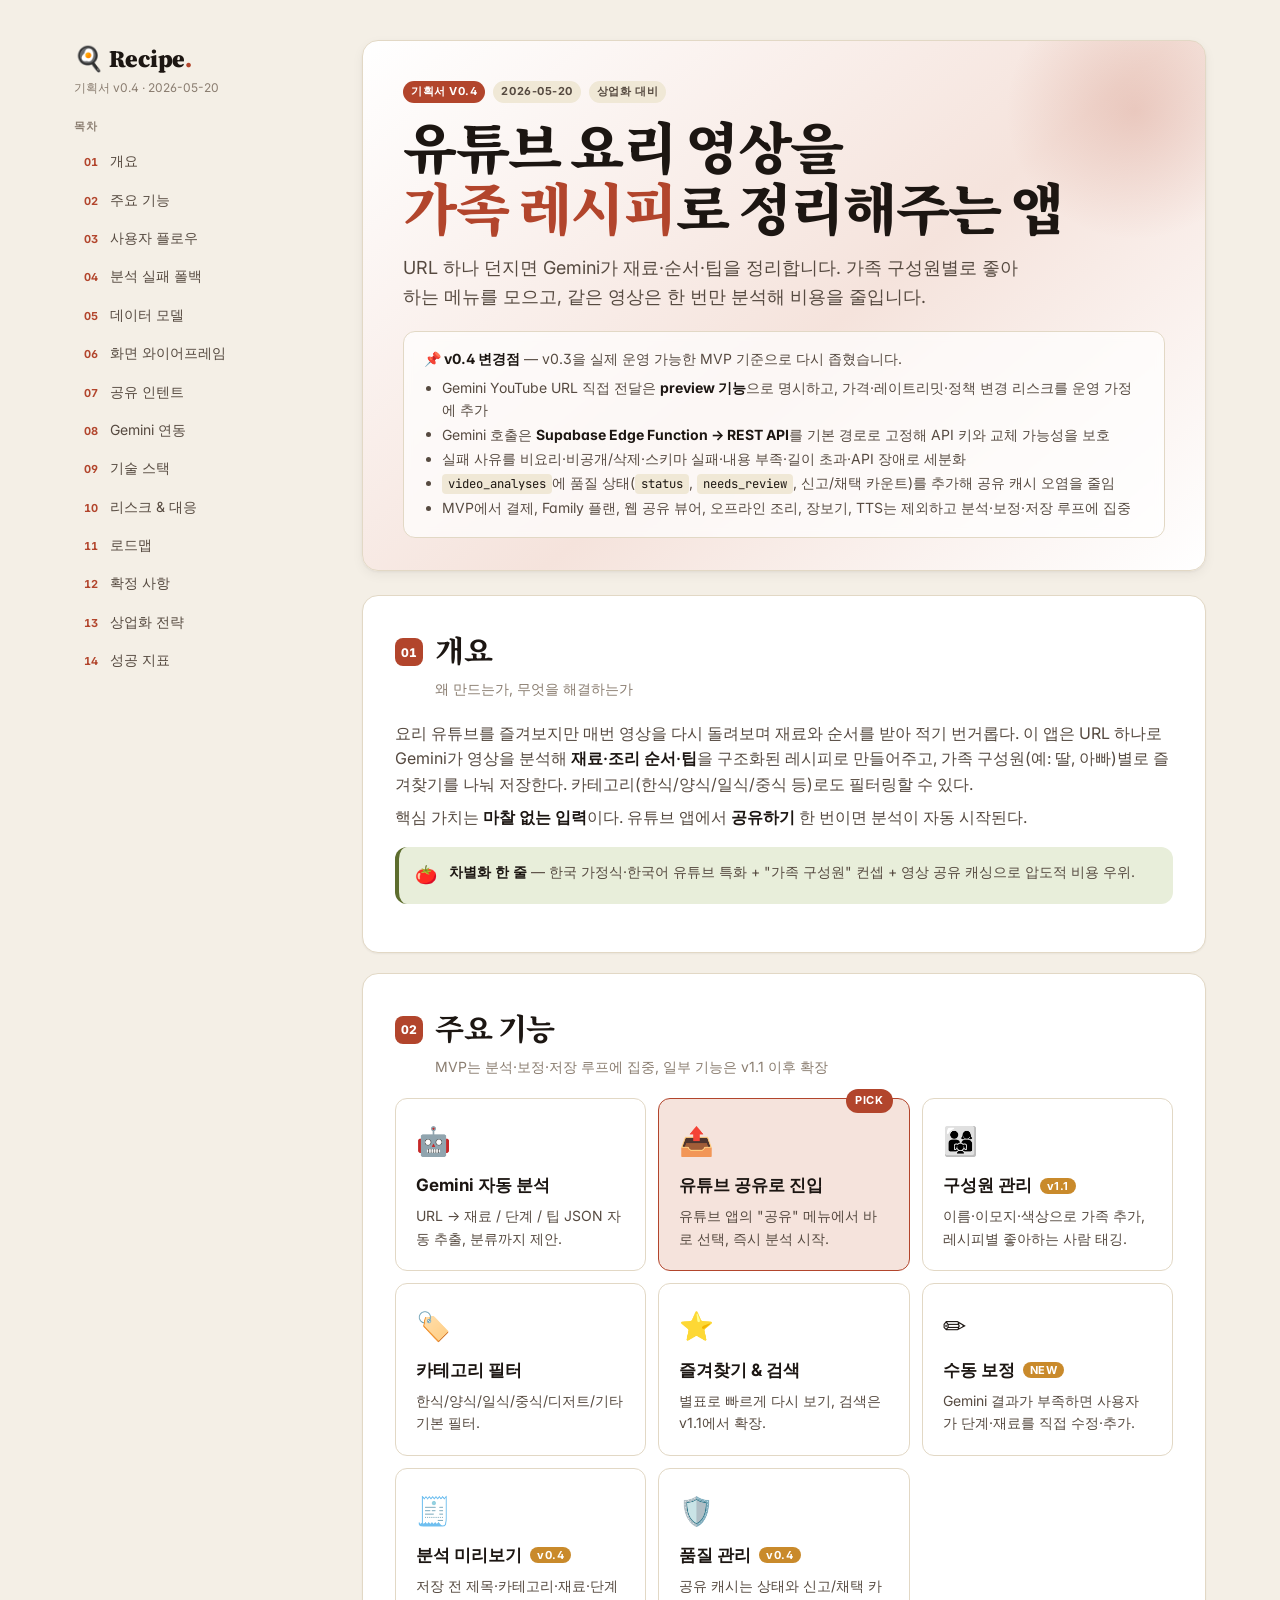
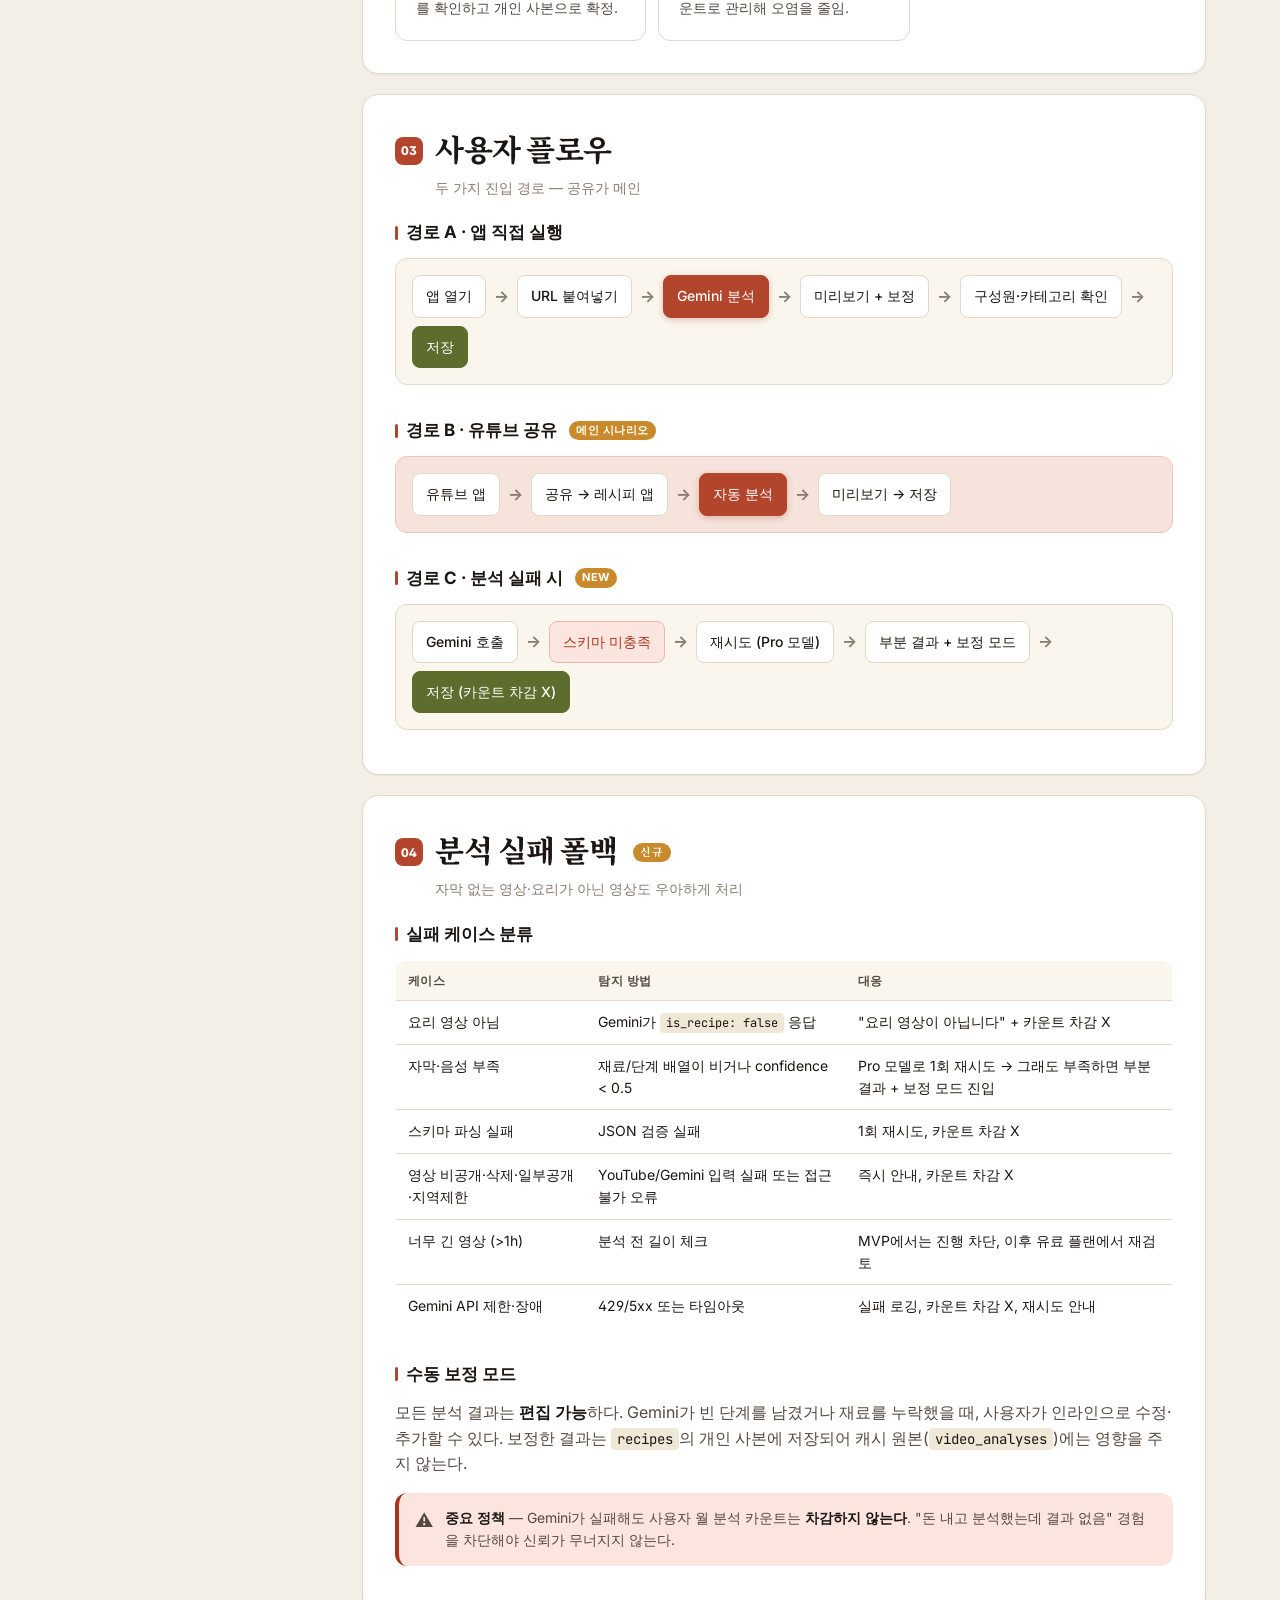
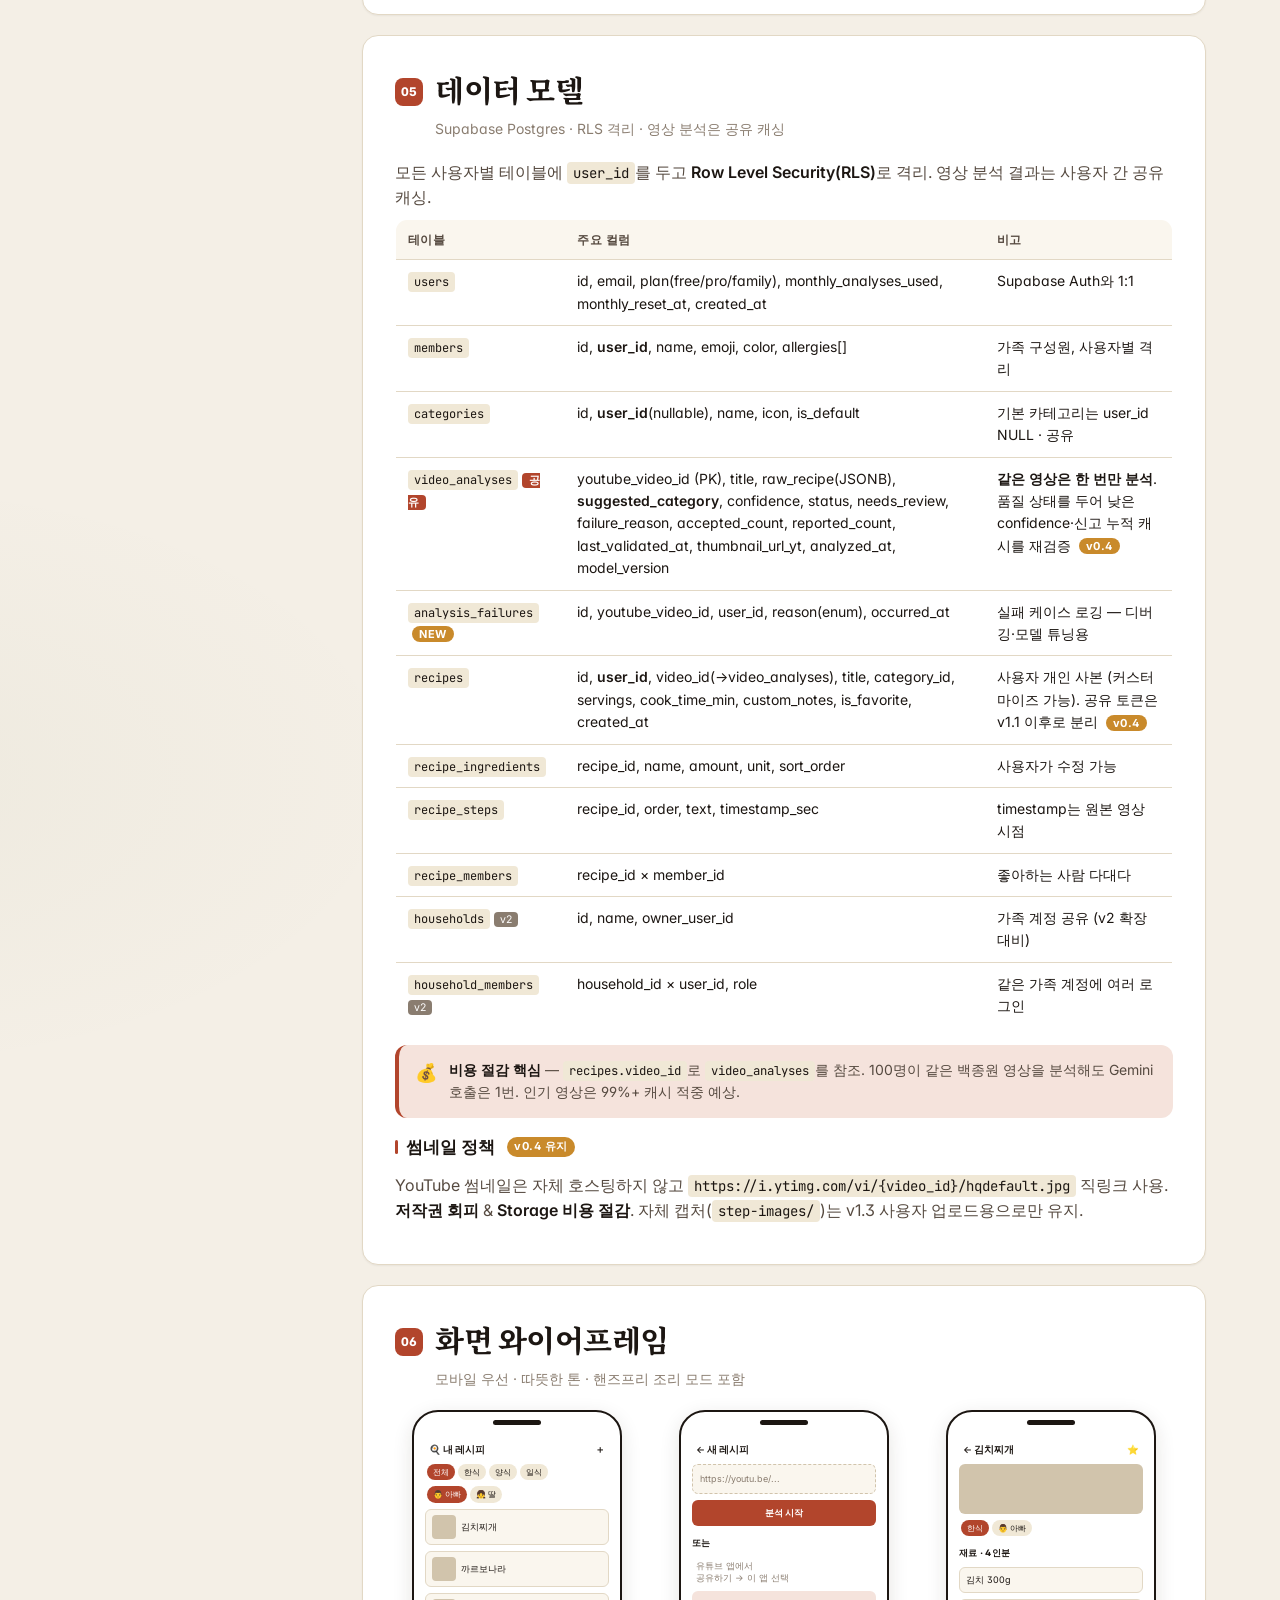
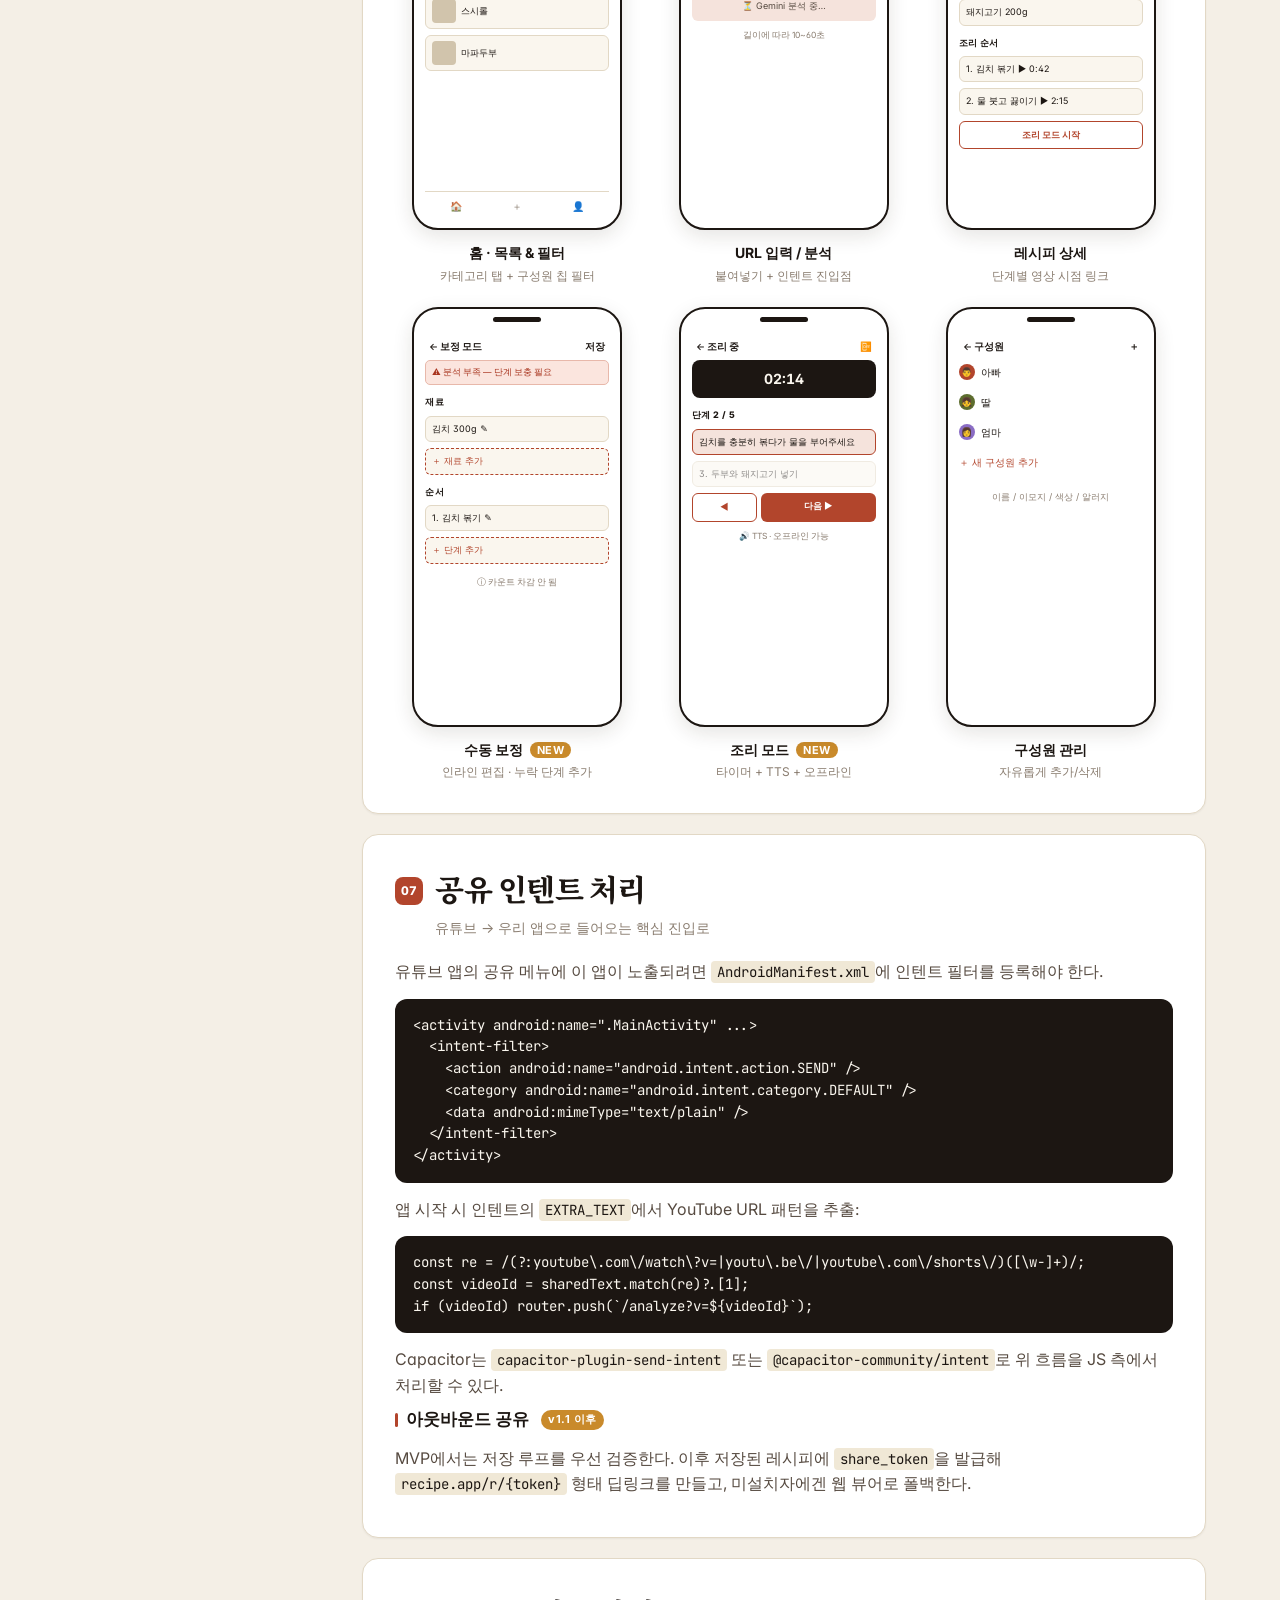
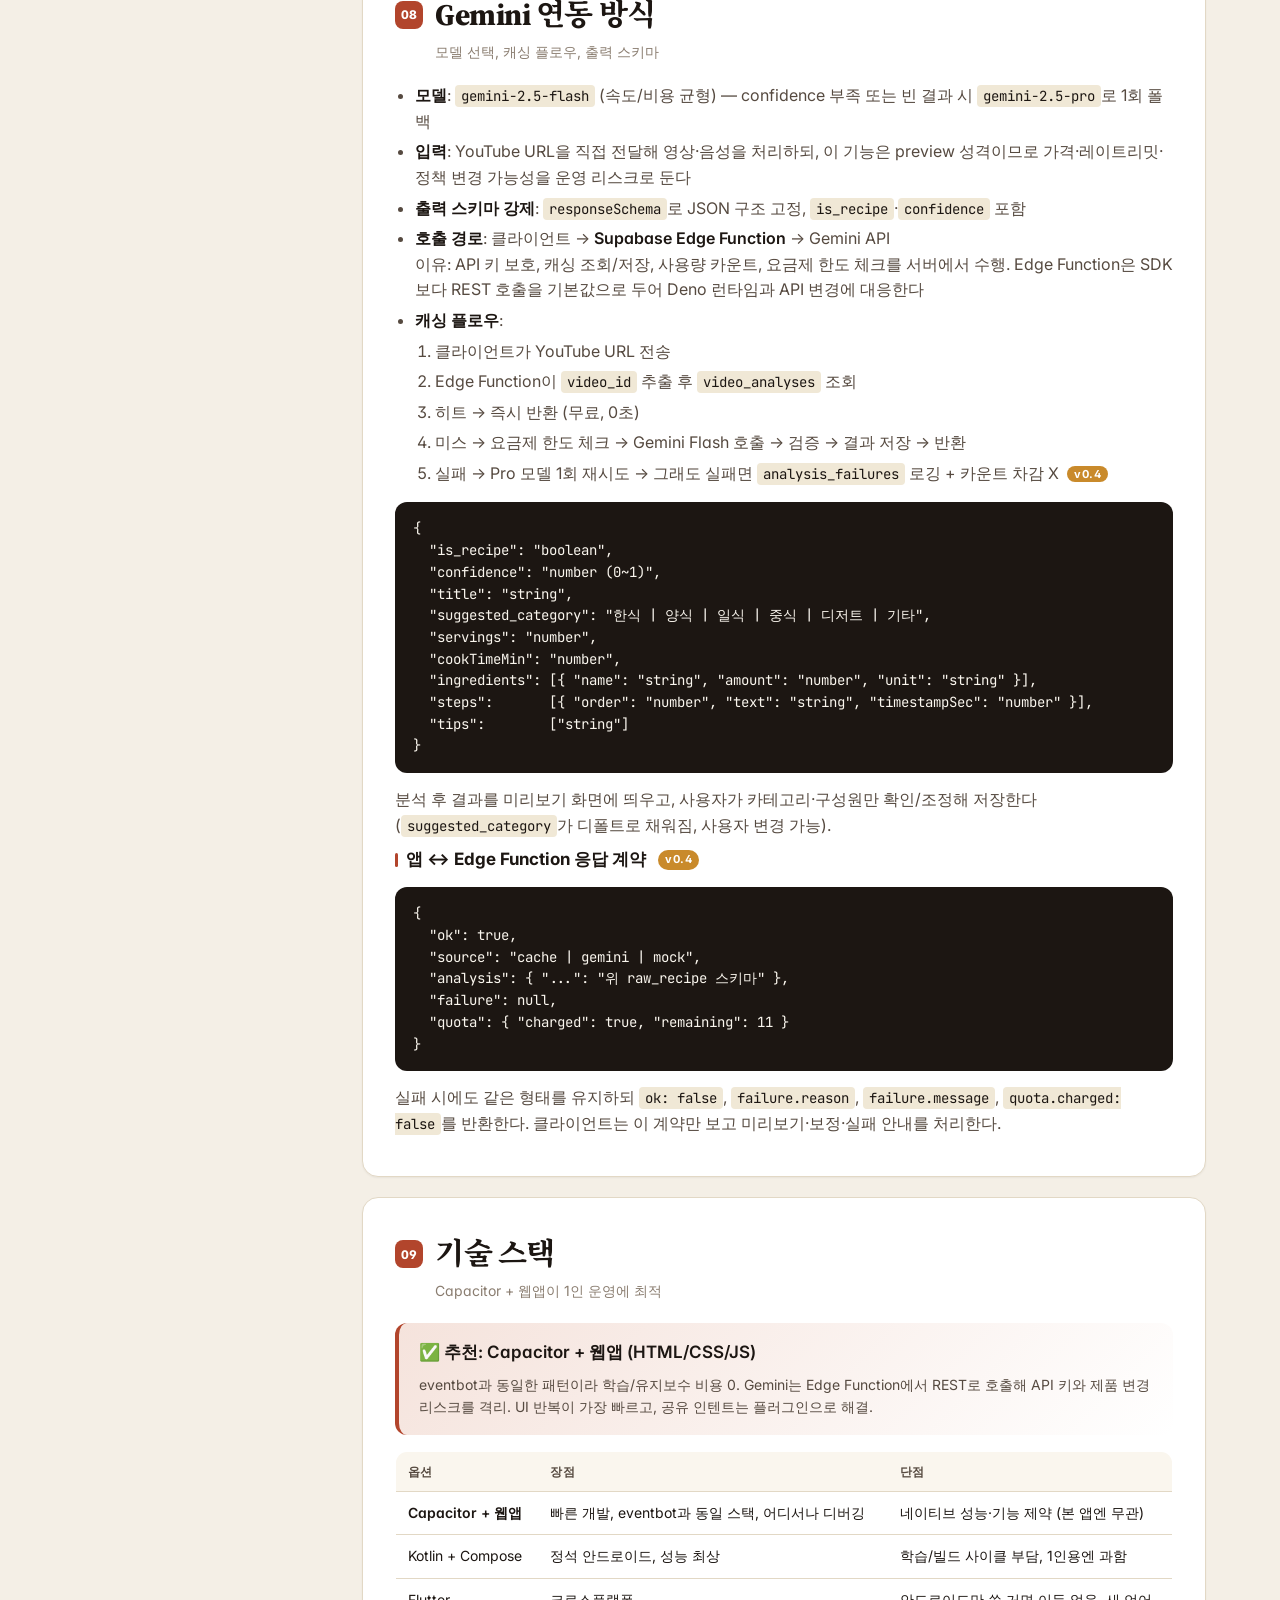
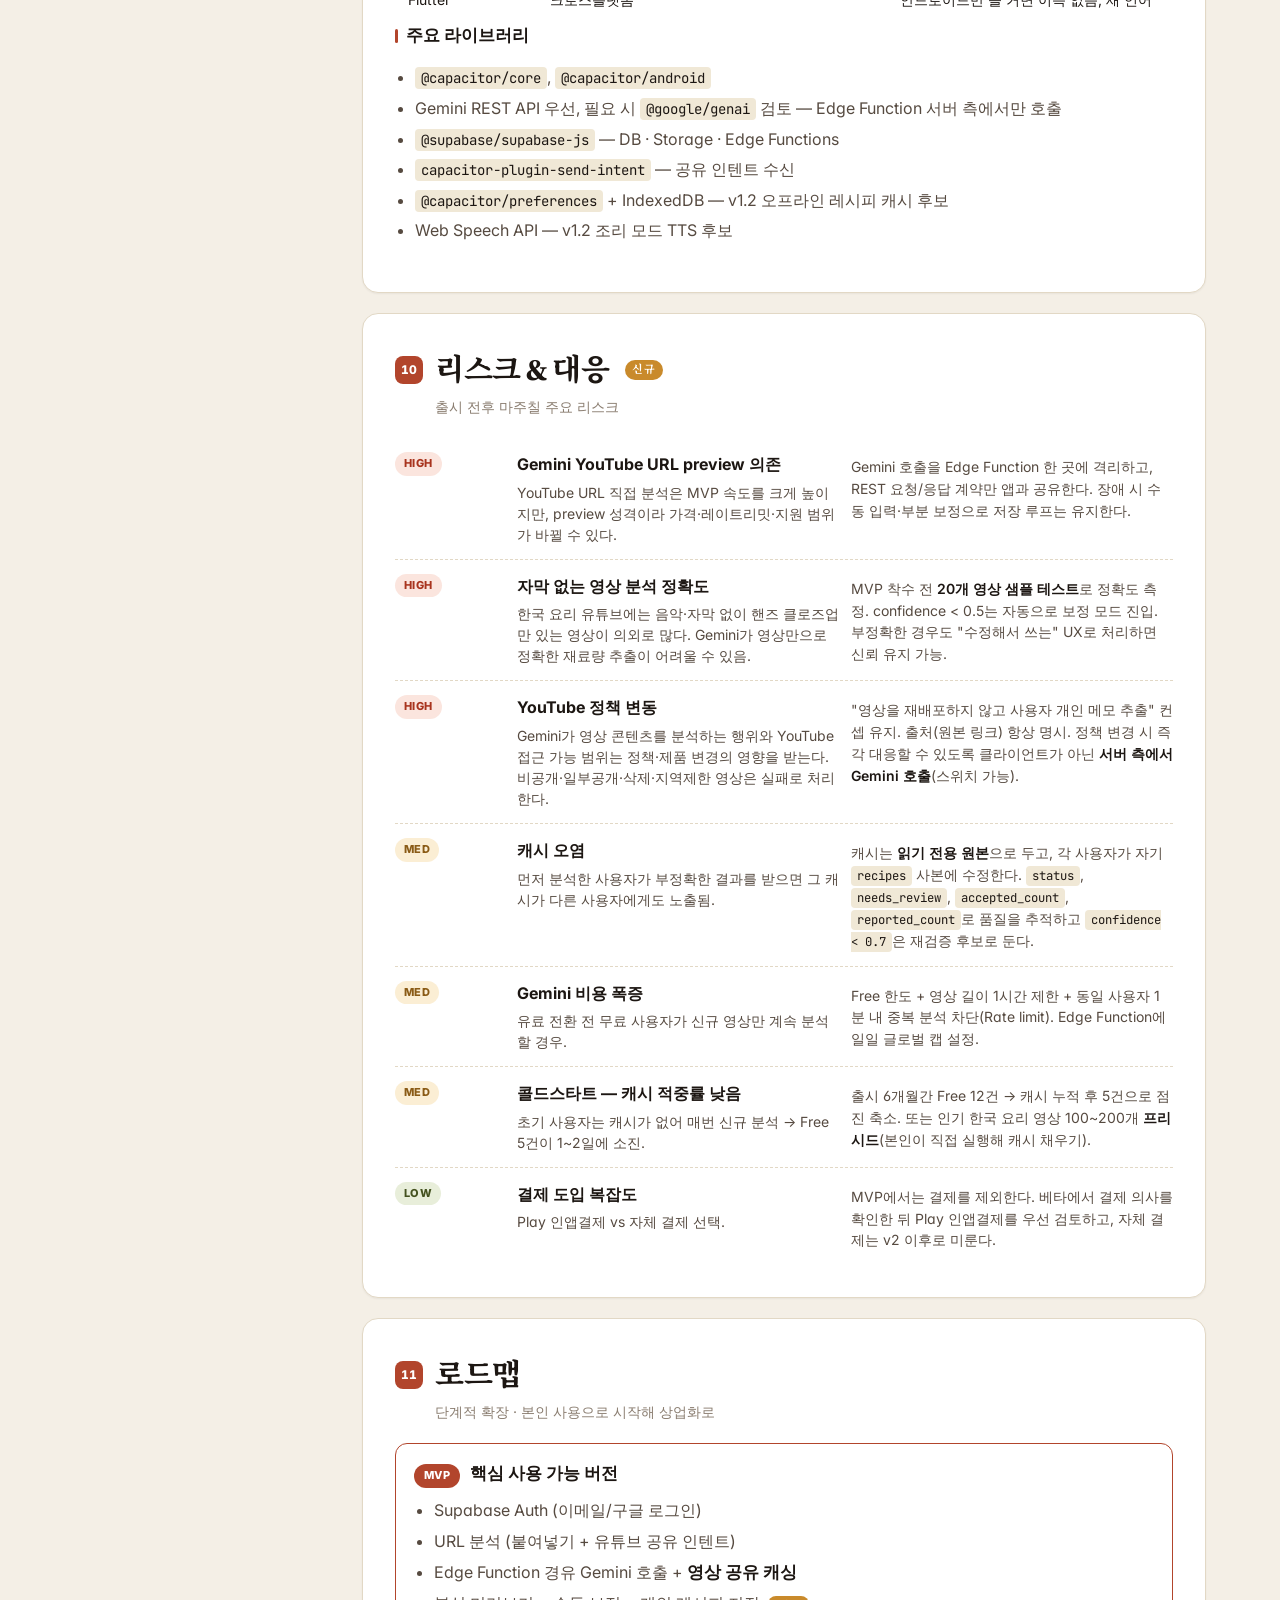
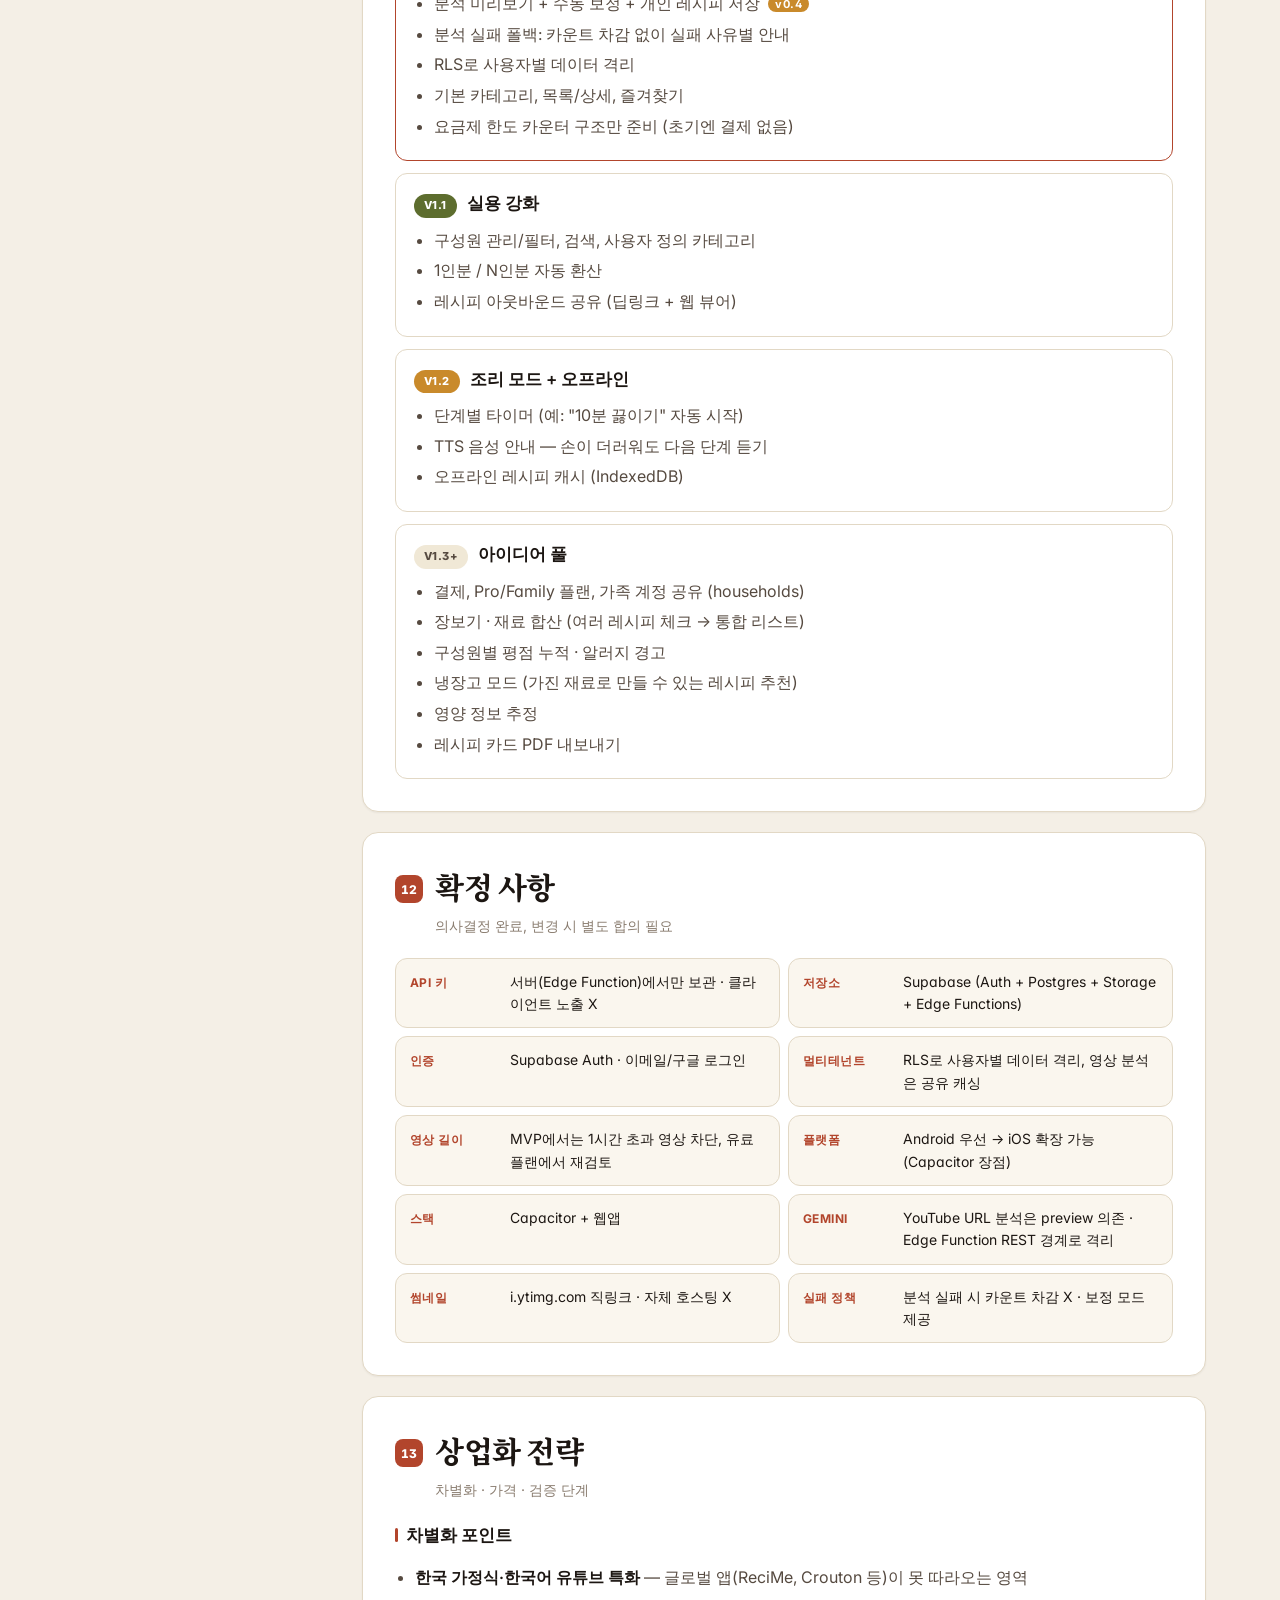
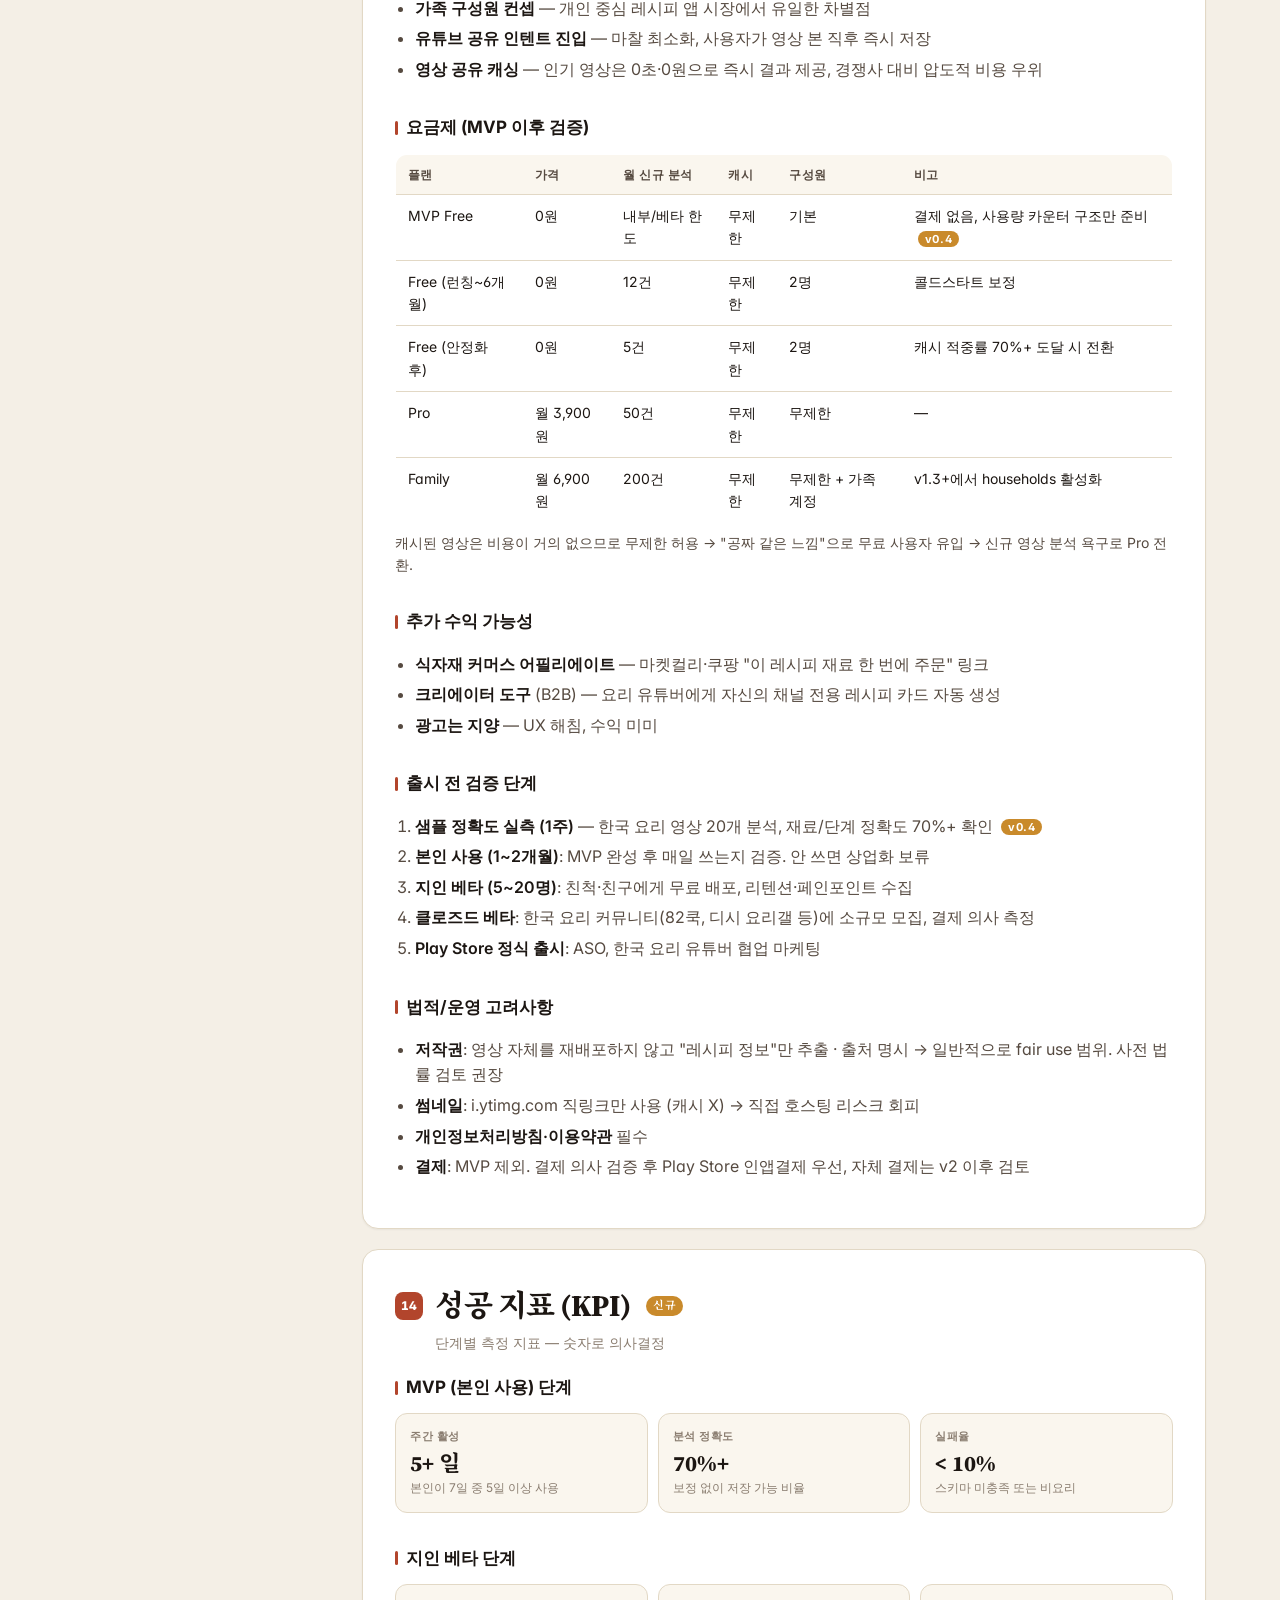
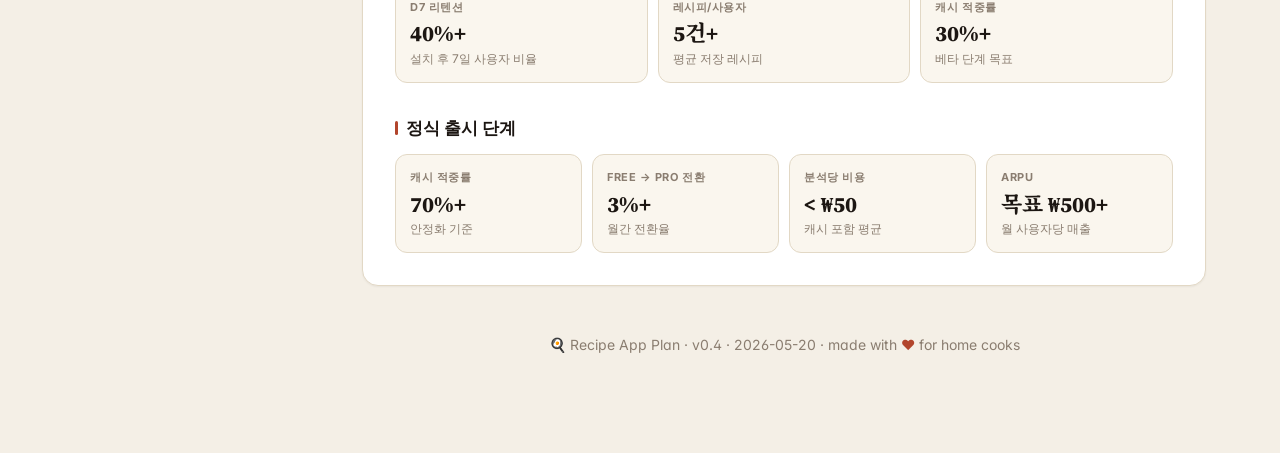
==== plan.html @ 437114b5 "Initial commit: recipe-app MVP (planner, design system, PWA app)" ====
<!doctype html>
<html lang="ko">
<head>
<meta charset="utf-8">
<meta name="viewport" content="width=device-width, initial-scale=1">
<title>요리 레시피 앱 — 기획서 v0.4</title>
<link rel="preconnect" href="https://fonts.googleapis.com">
<link rel="preconnect" href="https://fonts.gstatic.com" crossorigin>
<link href="https://fonts.googleapis.com/css2?family=Inter:wght@400;500;600;700&family=Source+Serif+4:opsz,wght@8..60,500;8..60,700;8..60,900&family=Noto+Serif+KR:wght@500;700;900&family=JetBrains+Mono:wght@400;500&display=swap" rel="stylesheet">
<link rel="stylesheet" href="styles.css">
<style>
  /* plan-only layout (page grid, hero, frames, risk rows, roadmap, KPI) */
  .page { max-width: 1180px; margin: 0 auto; padding: var(--s-10) var(--s-6) var(--s-20);
          display: grid; grid-template-columns: 240px 1fr; gap: var(--s-12); }
  @media (max-width: 920px) {
    .page { grid-template-columns: 1fr; gap: var(--s-5); padding: var(--s-5); }
    .ds-nav { position: static !important; }
  }

  .ds-nav { position: sticky; top: var(--s-6); align-self: start; }
  .ds-nav .brand { font-family: var(--f-serif); font-weight: 900; font-size: 1.5rem;
                   letter-spacing: -.01em; }
  .ds-nav .brand em { font-style: normal; color: var(--c-terra); }
  .ds-nav .ver { font-size: var(--t-xs); color: var(--c-ink-3); margin-bottom: var(--s-5); }
  .ds-nav h6 { font-size: var(--t-2xs); letter-spacing: .12em; text-transform: uppercase;
               color: var(--c-ink-3); margin: var(--s-5) 0 var(--s-2); font-weight: 700; }
  .ds-nav ol { list-style: none; padding: 0; margin: 0; counter-reset: nav; }
  .ds-nav li { counter-increment: nav; margin: 2px 0; }
  .ds-nav a { display: flex; align-items: baseline; gap: 8px; padding: 7px 10px;
              border-radius: var(--r-sm); color: var(--c-ink-2); font-size: var(--t-sm);
              transition: background var(--m-fast), color var(--m-fast); }
  .ds-nav a::before { content: counter(nav, decimal-leading-zero); color: var(--c-terra);
                      font-weight: 700; font-size: var(--t-2xs);
                      font-variant-numeric: tabular-nums; min-width: 18px; }
  .ds-nav a:hover { background: var(--c-surface); color: var(--c-ink); text-decoration: none; }

  /* Hero */
  .hero { position: relative; background: linear-gradient(140deg, #fff 0%, var(--c-terra-soft) 55%, #fff 100%);
          border: 1px solid var(--c-line); border-radius: var(--r-lg);
          padding: var(--s-10) var(--s-10) var(--s-8); margin-bottom: var(--s-6);
          box-shadow: var(--e-2); overflow: hidden; }
  .hero::after { content: ""; position: absolute; top: -60px; right: -60px;
                 width: 260px; height: 260px;
                 background: radial-gradient(circle, rgba(178,69,44,.18), transparent 70%); }
  .hero .meta { display: flex; gap: 8px; flex-wrap: wrap; margin-bottom: var(--s-4); }
  .hero h1 { font-family: var(--f-serif); margin: 0 0 var(--s-3);
             font-size: clamp(2rem, 5vw, var(--t-display)); line-height: 1.1;
             letter-spacing: -.025em; font-weight: 900; }
  .hero h1 em { font-style: normal; color: var(--c-terra); }
  .hero .lead { margin: 0; color: var(--c-ink-2); font-size: 1.125rem; max-width: 56ch; }
  .hero .diff { margin-top: var(--s-5); padding: var(--s-4) var(--s-5);
                background: rgba(255,255,255,.7); border: 1px solid var(--c-line);
                border-radius: var(--r-md); font-size: var(--t-sm);
                color: var(--c-ink-2); backdrop-filter: blur(4px); }
  .hero .diff strong { color: var(--c-ink); }
  .hero .diff ul { margin: 6px 0 0; padding-left: 18px; }
  .hero .diff li { margin: 2px 0; }

  /* Section header w/ number */
  .ds-section > h2.numbered { font-family: var(--f-serif); display: flex;
                              align-items: center; gap: 12px; }
  .ds-section > h2.numbered .num { background: var(--c-terra); color: #fff;
                                    font-size: var(--t-xs); width: 28px; height: 28px;
                                    border-radius: var(--r-sm); display: inline-flex;
                                    align-items: center; justify-content: center;
                                    font-weight: 800; font-family: var(--f-sans);
                                    font-variant-numeric: tabular-nums; }
  .ds-section > .h2-sub { color: var(--c-ink-3); font-size: var(--t-sm);
                          margin: -2px 0 var(--s-5) 40px; }

  /* Flow */
  .flow { display: flex; flex-wrap: wrap; gap: 8px; align-items: center;
          margin: var(--s-3) 0; padding: var(--s-4);
          background: var(--c-surface-2); border-radius: var(--r-md);
          border: 1px solid var(--c-line); }
  .flow .step { background: #fff; padding: 9px 13px; border-radius: var(--r-sm);
                font-size: var(--t-sm); font-weight: 500; color: var(--c-ink);
                border: 1px solid var(--c-line); }
  .flow .step.accent { background: var(--c-terra); color: #fff; border-color: var(--c-terra);
                       box-shadow: 0 2px 6px rgba(178,69,44,.3); }
  .flow .step.success { background: var(--c-olive); color: #fff; border-color: var(--c-olive); }
  .flow .step.danger { background: var(--c-danger-soft); color: var(--c-danger);
                       border-color: #e8b8aa; }
  .flow .arrow { color: var(--c-ink-3); font-weight: 700; }
  .flow.alt { background: var(--c-terra-soft); border-color: #ecc8bc; }

  /* Wireframe frames */
  .frames { display: grid; grid-template-columns: repeat(auto-fit, minmax(210px, 1fr));
            gap: 22px; margin-top: var(--s-5); }
  .frame { display: flex; flex-direction: column; align-items: center; }
  .frame .device { width: 100%; max-width: 210px; aspect-ratio: 9 / 18; background: #fff;
                   border: 2px solid var(--c-ink); border-radius: 26px; padding: 14px 11px;
                   display: flex; flex-direction: column; gap: 6px; overflow: hidden;
                   position: relative; box-shadow: 0 6px 20px rgba(40,30,20,.12); }
  .frame .device::before { content: ""; position: absolute; top: 8px; left: 50%;
                           transform: translateX(-50%); width: 48px; height: 5px;
                           background: var(--c-ink); border-radius: 3px; }
  .frame .label { font-size: var(--t-sm); font-weight: 700; margin-top: 12px;
                  color: var(--c-ink); text-align: center; }
  .frame .caption { font-size: var(--t-xs); color: var(--c-ink-3); text-align: center;
                    margin-top: 3px; max-width: 200px; line-height: 1.4; }
  .device .topbar { font-size: 9.5px; color: var(--c-ink); padding: 6px 4px 0;
                    display: flex; justify-content: space-between; margin-top: 10px;
                    font-weight: 600; }
  .device .chips { display: flex; gap: 3px; flex-wrap: wrap; padding: 0 2px; }
  .device .chip-mini { font-size: 8px; background: var(--c-surface-3); padding: 2px 6px;
                       border-radius: var(--r-full); color: var(--c-ink); white-space: nowrap; }
  .device .chip-mini.on { background: var(--c-terra); color: #fff; }
  .device .card-mini { background: var(--c-surface-2); border: 1px solid var(--c-line);
                       border-radius: 6px; padding: 5px 6px; font-size: 9px;
                       display: flex; gap: 5px; align-items: center; }
  .device .card-mini .thumb { width: 24px; height: 24px; background: var(--c-line-2);
                              border-radius: 4px; flex-shrink: 0; }
  .device .input-mini { border: 1px dashed var(--c-line-2); border-radius: 6px;
                        padding: 7px; font-size: 9px; color: var(--c-ink-3);
                        background: var(--c-surface-2); }
  .device .btn-mini { background: var(--c-terra); color: #fff; font-size: 9px; padding: 6px;
                      border-radius: 6px; text-align: center; font-weight: 700; }
  .device .btn-mini.ghost { background: transparent; color: var(--c-terra);
                             border: 1px solid var(--c-terra); }
  .device .spinner { text-align: center; font-size: 9px; color: var(--c-ink-2);
                     padding: 8px; background: var(--c-terra-soft); border-radius: 6px; }
  .device .member-row { display: flex; align-items: center; gap: 6px;
                        font-size: 10px; padding: 4px 0; }
  .device .dot { width: 16px; height: 16px; border-radius: 50%; display: inline-flex;
                 align-items: center; justify-content: center; font-size: 9px; }
  .device .section-title { font-size: 9px; font-weight: 800; margin-top: 4px;
                            color: var(--c-ink); text-transform: uppercase; letter-spacing: .04em; }
  .device .bottom-nav-mini { margin-top: auto; display: flex; justify-content: space-around;
                              border-top: 1px solid var(--c-line); padding-top: 6px;
                              font-size: 10px; color: var(--c-ink-3); }
  .device .warn-mini { background: var(--c-danger-soft); border: 1px solid #e8b8aa;
                       color: var(--c-danger); padding: 5px 6px; font-size: 8.5px;
                       border-radius: 5px; }
  .device .timer-mini { background: var(--c-ink); color: var(--c-ink-inv); padding: 8px;
                        text-align: center; border-radius: 8px; font-size: 14px;
                        font-weight: 700; font-variant-numeric: tabular-nums; }

  /* Stack pick (highlighted recommendation) */
  .stack-pick { background: linear-gradient(135deg, var(--c-terra-soft), #fff);
                border-left: 4px solid var(--c-terra); padding: var(--s-4) var(--s-5);
                border-radius: var(--r-md); margin: var(--s-4) 0; }
  .stack-pick strong { font-size: var(--t-h4); }

  /* Risk rows */
  .risk-row { display: grid; grid-template-columns: 110px 1fr 1fr; gap: 12px;
              padding: 14px 0; border-bottom: 1px dashed var(--c-line); align-items: start; }
  .risk-row:last-child { border-bottom: none; }
  .risk-row .level { font-size: var(--t-2xs); font-weight: 800; padding: 3px 9px;
                     border-radius: var(--r-full); letter-spacing: .04em;
                     align-self: start; justify-self: start; }
  .risk-row .level.hi { background: var(--c-danger-soft); color: var(--c-danger); }
  .risk-row .level.md { background: var(--c-warn-soft); color: #8a5b16; }
  .risk-row .level.lo { background: var(--c-olive-soft); color: #44521f; }
  .risk-row .topic { font-weight: 700; color: var(--c-ink); font-size: var(--t-body); }
  .risk-row .topic small { display: block; color: var(--c-ink-2); font-weight: 400;
                           font-size: var(--t-sm); margin-top: 4px; line-height: 1.5; }
  .risk-row .mitig { font-size: var(--t-sm); color: var(--c-ink-2); line-height: 1.55; padding-top: 4px; }
  @media (max-width: 720px) { .risk-row { grid-template-columns: 1fr; gap: 6px; } }

  /* Roadmap */
  .roadmap { display: grid; gap: 12px; margin-top: var(--s-3); }
  .phase { border: 1px solid var(--c-line); border-radius: var(--r-md);
           padding: 16px 18px; background: #fff; }
  .phase .badge { display: inline-block; font-size: var(--t-2xs); font-weight: 800;
                  padding: 3px 10px; border-radius: var(--r-full); margin-right: 10px;
                  letter-spacing: .04em; }
  .phase.mvp { border-color: var(--c-terra); }
  .phase.mvp .badge { background: var(--c-terra); color: #fff; }
  .phase.v1 .badge { background: var(--c-olive); color: #fff; }
  .phase.v2 .badge { background: var(--c-mustard); color: #fff; }
  .phase.v3 .badge { background: var(--c-surface-3); color: var(--c-ink-2); }
  .phase ul { margin: 10px 0 0; }
  .phase strong { font-size: var(--t-h4); }

  /* Facts */
  .facts { display: grid; gap: 8px; margin-top: var(--s-3);
           grid-template-columns: repeat(auto-fit, minmax(320px, 1fr)); }
  .fact { display: flex; gap: 12px; align-items: flex-start; padding: 12px 14px;
          background: var(--c-surface-2); border: 1px solid var(--c-line);
          border-radius: var(--r-md); font-size: var(--t-sm); }
  .fact .key { color: var(--c-terra); font-weight: 700; min-width: 88px;
               font-size: var(--t-xs); text-transform: uppercase; letter-spacing: .04em;
               padding-top: 2px; }

  /* KPI */
  .kpi { display: grid; grid-template-columns: repeat(auto-fit, minmax(140px, 1fr));
         gap: 10px; margin-top: var(--s-3); }
  .kpi-box { background: var(--c-surface-2); border: 1px solid var(--c-line);
             border-radius: var(--r-md); padding: 14px; }
  .kpi-box .label { font-size: var(--t-2xs); font-weight: 700; color: var(--c-ink-3);
                    text-transform: uppercase; letter-spacing: .05em; }
  .kpi-box .value { font-family: var(--f-serif); font-size: 1.375rem; font-weight: 800;
                    color: var(--c-ink); margin-top: 4px; line-height: 1.2; }
  .kpi-box .hint { font-size: var(--t-xs); color: var(--c-ink-3); margin-top: 2px; }

  /* Tag inline (small badge for v2 / new-in-data-table) */
  .tag-share { background: var(--c-terra); color: #fff; padding: 1px 7px;
               border-radius: 4px; font-size: 10.5px; font-weight: 700; }
  .tag-v2 { background: var(--c-ink-3); color: #fff; padding: 1px 6px;
            border-radius: 4px; font-size: 10.5px; }

  footer { text-align: center; color: var(--c-ink-3); font-size: var(--t-sm);
           margin-top: var(--s-8); padding: var(--s-4); }
  footer .heart { color: var(--c-terra); }
</style>
</head>
<body>
<div class="page">
  <aside class="ds-nav">
    <div class="brand">🍳 Recipe<em>.</em></div>
    <div class="ver">기획서 v0.4 · 2026-05-20</div>
    <h6>목차</h6>
    <ol>
      <li><a href="#overview">개요</a></li>
      <li><a href="#features">주요 기능</a></li>
      <li><a href="#flow">사용자 플로우</a></li>
      <li><a href="#fallback">분석 실패 폴백</a></li>
      <li><a href="#data">데이터 모델</a></li>
      <li><a href="#wireframe">화면 와이어프레임</a></li>
      <li><a href="#intent">공유 인텐트</a></li>
      <li><a href="#gemini">Gemini 연동</a></li>
      <li><a href="#stack">기술 스택</a></li>
      <li><a href="#risks">리스크 & 대응</a></li>
      <li><a href="#roadmap">로드맵</a></li>
      <li><a href="#facts">확정 사항</a></li>
      <li><a href="#biz">상업화 전략</a></li>
      <li><a href="#kpi">성공 지표</a></li>
    </ol>
  </aside>

  <main>
    <header class="hero">
      <div class="meta">
        <span class="badge badge--terra">기획서 v0.4</span>
        <span class="badge badge--neutral">2026-05-20</span>
        <span class="badge badge--neutral">상업화 대비</span>
      </div>
      <h1>유튜브 요리 영상을<br><em>가족 레시피</em>로 정리해주는 앱</h1>
      <p class="lead">URL 하나 던지면 Gemini가 재료·순서·팁을 정리합니다. 가족 구성원별로 좋아하는 메뉴를 모으고, 같은 영상은 한 번만 분석해 비용을 줄입니다.</p>
      <div class="diff">
        <strong>📌 v0.4 변경점</strong> — v0.3을 실제 운영 가능한 MVP 기준으로 다시 좁혔습니다.
        <ul>
          <li>Gemini YouTube URL 직접 전달은 <strong>preview 기능</strong>으로 명시하고, 가격·레이트리밋·정책 변경 리스크를 운영 가정에 추가</li>
          <li>Gemini 호출은 <strong>Supabase Edge Function → REST API</strong>를 기본 경로로 고정해 API 키와 교체 가능성을 보호</li>
          <li>실패 사유를 비요리·비공개/삭제·스키마 실패·내용 부족·길이 초과·API 장애로 세분화</li>
          <li><code>video_analyses</code>에 품질 상태(<code>status</code>, <code>needs_review</code>, 신고/채택 카운트)를 추가해 공유 캐시 오염을 줄임</li>
          <li>MVP에서 결제, Family 플랜, 웹 공유 뷰어, 오프라인 조리, 장보기, TTS는 제외하고 분석·보정·저장 루프에 집중</li>
        </ul>
      </div>
    </header>

    <section class="ds-section" id="overview">
      <h2 class="numbered"><span class="num">01</span>개요</h2>
      <div class="h2-sub">왜 만드는가, 무엇을 해결하는가</div>
      <p>요리 유튜브를 즐겨보지만 매번 영상을 다시 돌려보며 재료와 순서를 받아 적기 번거롭다. 이 앱은 URL 하나로 Gemini가 영상을 분석해 <strong>재료·조리 순서·팁</strong>을 구조화된 레시피로 만들어주고, 가족 구성원(예: 딸, 아빠)별로 즐겨찾기를 나눠 저장한다. 카테고리(한식/양식/일식/중식 등)로도 필터링할 수 있다.</p>
      <p>핵심 가치는 <strong>마찰 없는 입력</strong>이다. 유튜브 앱에서 <strong>공유하기</strong> 한 번이면 분석이 자동 시작된다.</p>
      <div class="callout callout--olive">
        <span class="icon">🍅</span>
        <div><strong>차별화 한 줄</strong> — 한국 가정식·한국어 유튜브 특화 + "가족 구성원" 컨셉 + 영상 공유 캐싱으로 압도적 비용 우위.</div>
      </div>
    </section>

    <section class="ds-section" id="features">
      <h2 class="numbered"><span class="num">02</span>주요 기능</h2>
      <div class="h2-sub">MVP는 분석·보정·저장 루프에 집중, 일부 기능은 v1.1 이후 확장</div>
      <div class="grid grid--3">
        <div class="card"><span class="emoji">🤖</span><h4>Gemini 자동 분석</h4><p>URL → 재료 / 단계 / 팁 JSON 자동 추출, 분류까지 제안.</p></div>
        <div class="card card--featured"><span class="emoji">📤</span><h4>유튜브 공유로 진입</h4><p>유튜브 앱의 "공유" 메뉴에서 바로 선택, 즉시 분석 시작.</p></div>
        <div class="card"><span class="emoji">👨‍👩‍👧</span><h4>구성원 관리 <span class="new">v1.1</span></h4><p>이름·이모지·색상으로 가족 추가, 레시피별 좋아하는 사람 태깅.</p></div>
        <div class="card"><span class="emoji">🏷️</span><h4>카테고리 필터</h4><p>한식/양식/일식/중식/디저트/기타 기본 필터.</p></div>
        <div class="card"><span class="emoji">⭐</span><h4>즐겨찾기 & 검색</h4><p>별표로 빠르게 다시 보기, 검색은 v1.1에서 확장.</p></div>
        <div class="card"><span class="emoji">✏️</span><h4>수동 보정 <span class="new">NEW</span></h4><p>Gemini 결과가 부족하면 사용자가 단계·재료를 직접 수정·추가.</p></div>
        <div class="card"><span class="emoji">🧾</span><h4>분석 미리보기 <span class="new">v0.4</span></h4><p>저장 전 제목·카테고리·재료·단계를 확인하고 개인 사본으로 확정.</p></div>
        <div class="card"><span class="emoji">🛡️</span><h4>품질 관리 <span class="new">v0.4</span></h4><p>공유 캐시는 상태와 신고/채택 카운트로 관리해 오염을 줄임.</p></div>
      </div>
    </section>

    <section class="ds-section" id="flow">
      <h2 class="numbered"><span class="num">03</span>사용자 플로우</h2>
      <div class="h2-sub">두 가지 진입 경로 — 공유가 메인</div>

      <h3>경로 A · 앱 직접 실행</h3>
      <div class="flow">
        <span class="step">앱 열기</span><span class="arrow">→</span>
        <span class="step">URL 붙여넣기</span><span class="arrow">→</span>
        <span class="step accent">Gemini 분석</span><span class="arrow">→</span>
        <span class="step">미리보기 + 보정</span><span class="arrow">→</span>
        <span class="step">구성원·카테고리 확인</span><span class="arrow">→</span>
        <span class="step success">저장</span>
      </div>

      <h3>경로 B · 유튜브 공유 <span class="new">메인 시나리오</span></h3>
      <div class="flow alt">
        <span class="step">유튜브 앱</span><span class="arrow">→</span>
        <span class="step">공유 → 레시피 앱</span><span class="arrow">→</span>
        <span class="step accent">자동 분석</span><span class="arrow">→</span>
        <span class="step">미리보기 → 저장</span>
      </div>

      <h3>경로 C · 분석 실패 시 <span class="new">NEW</span></h3>
      <div class="flow">
        <span class="step">Gemini 호출</span><span class="arrow">→</span>
        <span class="step danger">스키마 미충족</span><span class="arrow">→</span>
        <span class="step">재시도 (Pro 모델)</span><span class="arrow">→</span>
        <span class="step">부분 결과 + 보정 모드</span><span class="arrow">→</span>
        <span class="step success">저장 (카운트 차감 X)</span>
      </div>
    </section>

    <section class="ds-section" id="fallback">
      <h2 class="numbered"><span class="num">04</span>분석 실패 폴백 <span class="new">신규</span></h2>
      <div class="h2-sub">자막 없는 영상·요리가 아닌 영상도 우아하게 처리</div>

      <h3>실패 케이스 분류</h3>
      <table class="token-table">
        <thead><tr><th>케이스</th><th>탐지 방법</th><th>대응</th></tr></thead>
        <tbody>
          <tr><td>요리 영상 아님</td><td>Gemini가 <code>is_recipe: false</code> 응답</td><td>"요리 영상이 아닙니다" + 카운트 차감 X</td></tr>
          <tr><td>자막·음성 부족</td><td>재료/단계 배열이 비거나 confidence &lt; 0.5</td><td>Pro 모델로 1회 재시도 → 그래도 부족하면 부분 결과 + 보정 모드 진입</td></tr>
          <tr><td>스키마 파싱 실패</td><td>JSON 검증 실패</td><td>1회 재시도, 카운트 차감 X</td></tr>
          <tr><td>영상 비공개·삭제·일부공개·지역제한</td><td>YouTube/Gemini 입력 실패 또는 접근 불가 오류</td><td>즉시 안내, 카운트 차감 X</td></tr>
          <tr><td>너무 긴 영상 (&gt;1h)</td><td>분석 전 길이 체크</td><td>MVP에서는 진행 차단, 이후 유료 플랜에서 재검토</td></tr>
          <tr><td>Gemini API 제한·장애</td><td>429/5xx 또는 타임아웃</td><td>실패 로깅, 카운트 차감 X, 재시도 안내</td></tr>
        </tbody>
      </table>

      <h3>수동 보정 모드</h3>
      <p>모든 분석 결과는 <strong>편집 가능</strong>하다. Gemini가 빈 단계를 남겼거나 재료를 누락했을 때, 사용자가 인라인으로 수정·추가할 수 있다. 보정한 결과는 <code>recipes</code>의 개인 사본에 저장되어 캐시 원본(<code>video_analyses</code>)에는 영향을 주지 않는다.</p>

      <div class="callout callout--danger">
        <span class="icon">⚠️</span>
        <div><strong>중요 정책</strong> — Gemini가 실패해도 사용자 월 분석 카운트는 <strong>차감하지 않는다</strong>. "돈 내고 분석했는데 결과 없음" 경험을 차단해야 신뢰가 무너지지 않는다.</div>
      </div>
    </section>

    <section class="ds-section" id="data">
      <h2 class="numbered"><span class="num">05</span>데이터 모델</h2>
      <div class="h2-sub">Supabase Postgres · RLS 격리 · 영상 분석은 공유 캐싱</div>
      <p>모든 사용자별 테이블에 <code>user_id</code>를 두고 <strong>Row Level Security(RLS)</strong>로 격리. 영상 분석 결과는 사용자 간 공유 캐싱.</p>
      <table class="token-table">
        <thead><tr><th>테이블</th><th>주요 컬럼</th><th>비고</th></tr></thead>
        <tbody>
          <tr><td><code>users</code></td><td>id, email, plan(free/pro/family), monthly_analyses_used, monthly_reset_at, created_at</td><td>Supabase Auth와 1:1</td></tr>
          <tr><td><code>members</code></td><td>id, <strong>user_id</strong>, name, emoji, color, allergies[]</td><td>가족 구성원, 사용자별 격리</td></tr>
          <tr><td><code>categories</code></td><td>id, <strong>user_id</strong>(nullable), name, icon, is_default</td><td>기본 카테고리는 user_id NULL · 공유</td></tr>
          <tr><td><code>video_analyses</code> <span class="tag-share">공유</span></td><td>youtube_video_id (PK), title, raw_recipe(JSONB), <strong>suggested_category</strong>, confidence, status, needs_review, failure_reason, accepted_count, reported_count, last_validated_at, thumbnail_url_yt, analyzed_at, model_version</td><td><strong>같은 영상은 한 번만 분석</strong>. 품질 상태를 두어 낮은 confidence·신고 누적 캐시를 재검증 <span class="new">v0.4</span></td></tr>
          <tr><td><code>analysis_failures</code> <span class="new">NEW</span></td><td>id, youtube_video_id, user_id, reason(enum), occurred_at</td><td>실패 케이스 로깅 — 디버깅·모델 튜닝용</td></tr>
          <tr><td><code>recipes</code></td><td>id, <strong>user_id</strong>, video_id(→video_analyses), title, category_id, servings, cook_time_min, custom_notes, is_favorite, created_at</td><td>사용자 개인 사본 (커스터마이즈 가능). 공유 토큰은 v1.1 이후로 분리 <span class="new">v0.4</span></td></tr>
          <tr><td><code>recipe_ingredients</code></td><td>recipe_id, name, amount, unit, sort_order</td><td>사용자가 수정 가능</td></tr>
          <tr><td><code>recipe_steps</code></td><td>recipe_id, order, text, timestamp_sec</td><td>timestamp는 원본 영상 시점</td></tr>
          <tr><td><code>recipe_members</code></td><td>recipe_id × member_id</td><td>좋아하는 사람 다대다</td></tr>
          <tr><td><code>households</code> <span class="tag-v2">v2</span></td><td>id, name, owner_user_id</td><td>가족 계정 공유 (v2 확장 대비)</td></tr>
          <tr><td><code>household_members</code> <span class="tag-v2">v2</span></td><td>household_id × user_id, role</td><td>같은 가족 계정에 여러 로그인</td></tr>
        </tbody>
      </table>

      <div class="callout">
        <span class="icon">💰</span>
        <div><strong>비용 절감 핵심</strong> — <code>recipes.video_id</code>로 <code>video_analyses</code>를 참조. 100명이 같은 백종원 영상을 분석해도 Gemini 호출은 1번. 인기 영상은 99%+ 캐시 적중 예상.</div>
      </div>

      <h3>썸네일 정책 <span class="new">v0.4 유지</span></h3>
      <p>YouTube 썸네일은 자체 호스팅하지 않고 <code>https://i.ytimg.com/vi/{video_id}/hqdefault.jpg</code> 직링크 사용. <strong>저작권 회피</strong> & <strong>Storage 비용 절감</strong>. 자체 캡처(<code>step-images/</code>)는 v1.3 사용자 업로드용으로만 유지.</p>
    </section>

    <section class="ds-section" id="wireframe">
      <h2 class="numbered"><span class="num">06</span>화면 와이어프레임</h2>
      <div class="h2-sub">모바일 우선 · 따뜻한 톤 · 핸즈프리 조리 모드 포함</div>
      <div class="frames">

        <div class="frame">
          <div class="device">
            <div class="topbar"><span>🍳 내 레시피</span><span>＋</span></div>
            <div class="chips"><span class="chip-mini on">전체</span><span class="chip-mini">한식</span><span class="chip-mini">양식</span><span class="chip-mini">일식</span></div>
            <div class="chips"><span class="chip-mini on">👨 아빠</span><span class="chip-mini">👧 딸</span></div>
            <div class="card-mini"><div class="thumb"></div><span>김치찌개</span></div>
            <div class="card-mini"><div class="thumb"></div><span>까르보나라</span></div>
            <div class="card-mini"><div class="thumb"></div><span>스시롤</span></div>
            <div class="card-mini"><div class="thumb"></div><span>마파두부</span></div>
            <div class="bottom-nav-mini"><span>🏠</span><span>＋</span><span>👤</span></div>
          </div>
          <div class="label">홈 · 목록 & 필터</div>
          <div class="caption">카테고리 탭 + 구성원 칩 필터</div>
        </div>

        <div class="frame">
          <div class="device">
            <div class="topbar"><span>← 새 레시피</span><span></span></div>
            <div class="input-mini">https://youtu.be/...</div>
            <div class="btn-mini">분석 시작</div>
            <div class="section-title">또는</div>
            <div class="caption" style="font-size:9px; text-align:left; padding:0 4px;">유튜브 앱에서<br>공유하기 → 이 앱 선택</div>
            <div class="spinner">⏳ Gemini 분석 중…</div>
            <div class="caption" style="font-size:8.5px;">길이에 따라 10~60초</div>
          </div>
          <div class="label">URL 입력 / 분석</div>
          <div class="caption">붙여넣기 + 인텐트 진입점</div>
        </div>

        <div class="frame">
          <div class="device">
            <div class="topbar"><span>← 김치찌개</span><span>⭐</span></div>
            <div class="thumb" style="width:100%; height:50px; border-radius:6px; background:var(--c-line-2);"></div>
            <div class="chips"><span class="chip-mini on">한식</span><span class="chip-mini">👨 아빠</span></div>
            <div class="section-title">재료 · 4인분</div>
            <div class="card-mini">김치 300g</div>
            <div class="card-mini">돼지고기 200g</div>
            <div class="section-title">조리 순서</div>
            <div class="card-mini">1. 김치 볶기 ▶ 0:42</div>
            <div class="card-mini">2. 물 붓고 끓이기 ▶ 2:15</div>
            <div class="btn-mini ghost">조리 모드 시작</div>
          </div>
          <div class="label">레시피 상세</div>
          <div class="caption">단계별 영상 시점 링크</div>
        </div>

        <div class="frame">
          <div class="device">
            <div class="topbar"><span>← 보정 모드</span><span>저장</span></div>
            <div class="warn-mini">⚠ 분석 부족 — 단계 보충 필요</div>
            <div class="section-title">재료</div>
            <div class="card-mini">김치 300g ✎</div>
            <div class="card-mini" style="border:1px dashed var(--c-terra); color:var(--c-terra);">＋ 재료 추가</div>
            <div class="section-title">순서</div>
            <div class="card-mini">1. 김치 볶기 ✎</div>
            <div class="card-mini" style="border:1px dashed var(--c-terra); color:var(--c-terra);">＋ 단계 추가</div>
            <div class="caption" style="font-size:8.5px; color:var(--c-ink-3); padding:4px 2px;">ⓘ 카운트 차감 안 됨</div>
          </div>
          <div class="label">수동 보정 <span class="new">NEW</span></div>
          <div class="caption">인라인 편집 · 누락 단계 추가</div>
        </div>

        <div class="frame">
          <div class="device">
            <div class="topbar"><span>← 조리 중</span><span>📴</span></div>
            <div class="timer-mini">02:14</div>
            <div class="section-title">단계 2 / 5</div>
            <div class="card-mini" style="background:var(--c-terra-soft); border-color:var(--c-terra);">김치를 충분히 볶다가 물을 부어주세요</div>
            <div class="card-mini" style="opacity:.5;">3. 두부와 돼지고기 넣기</div>
            <div style="display:flex; gap:4px;">
              <div class="btn-mini ghost" style="flex:1;">◀</div>
              <div class="btn-mini" style="flex:2;">다음 ▶</div>
            </div>
            <div class="caption" style="font-size:8.5px;">🔊 TTS · 오프라인 가능</div>
          </div>
          <div class="label">조리 모드 <span class="new">NEW</span></div>
          <div class="caption">타이머 + TTS + 오프라인</div>
        </div>

        <div class="frame">
          <div class="device">
            <div class="topbar"><span>← 구성원</span><span>＋</span></div>
            <div class="member-row"><span class="dot" style="background:#b2452c; color:#fff;">👨</span> 아빠</div>
            <div class="member-row"><span class="dot" style="background:#5d6d2e; color:#fff;">👧</span> 딸</div>
            <div class="member-row"><span class="dot" style="background:#8a6cc4; color:#fff;">👩</span> 엄마</div>
            <div class="member-row" style="color:var(--c-terra);">＋ 새 구성원 추가</div>
            <div class="caption" style="font-size:9px; padding:8px 4px;">이름 / 이모지 / 색상 / 알러지</div>
          </div>
          <div class="label">구성원 관리</div>
          <div class="caption">자유롭게 추가/삭제</div>
        </div>

      </div>
    </section>

    <section class="ds-section" id="intent">
      <h2 class="numbered"><span class="num">07</span>공유 인텐트 처리</h2>
      <div class="h2-sub">유튜브 → 우리 앱으로 들어오는 핵심 진입로</div>
      <p>유튜브 앱의 공유 메뉴에 이 앱이 노출되려면 <code>AndroidManifest.xml</code>에 인텐트 필터를 등록해야 한다.</p>
<pre><code>&lt;activity android:name=".MainActivity" ...&gt;
  &lt;intent-filter&gt;
    &lt;action android:name="android.intent.action.SEND" /&gt;
    &lt;category android:name="android.intent.category.DEFAULT" /&gt;
    &lt;data android:mimeType="text/plain" /&gt;
  &lt;/intent-filter&gt;
&lt;/activity&gt;</code></pre>
      <p>앱 시작 시 인텐트의 <code>EXTRA_TEXT</code>에서 YouTube URL 패턴을 추출:</p>
<pre><code>const re = /(?:youtube\.com\/watch\?v=|youtu\.be\/|youtube\.com\/shorts\/)([\w-]+)/;
const videoId = sharedText.match(re)?.[1];
if (videoId) router.push(`/analyze?v=${videoId}`);</code></pre>
      <p>Capacitor는 <code>capacitor-plugin-send-intent</code> 또는 <code>@capacitor-community/intent</code>로 위 흐름을 JS 측에서 처리할 수 있다.</p>

      <h3>아웃바운드 공유 <span class="new">v1.1 이후</span></h3>
      <p>MVP에서는 저장 루프를 우선 검증한다. 이후 저장된 레시피에 <code>share_token</code>을 발급해 <code>recipe.app/r/{token}</code> 형태 딥링크를 만들고, 미설치자에겐 웹 뷰어로 폴백한다.</p>
    </section>

    <section class="ds-section" id="gemini">
      <h2 class="numbered"><span class="num">08</span>Gemini 연동 방식</h2>
      <div class="h2-sub">모델 선택, 캐싱 플로우, 출력 스키마</div>
      <ul>
        <li><strong>모델</strong>: <code>gemini-2.5-flash</code> (속도/비용 균형) — confidence 부족 또는 빈 결과 시 <code>gemini-2.5-pro</code>로 1회 폴백</li>
        <li><strong>입력</strong>: YouTube URL을 직접 전달해 영상·음성을 처리하되, 이 기능은 preview 성격이므로 가격·레이트리밋·정책 변경 가능성을 운영 리스크로 둔다</li>
        <li><strong>출력 스키마 강제</strong>: <code>responseSchema</code>로 JSON 구조 고정, <code>is_recipe</code>·<code>confidence</code> 포함</li>
        <li><strong>호출 경로</strong>: 클라이언트 → <strong>Supabase Edge Function</strong> → Gemini API
          <br>이유: API 키 보호, 캐싱 조회/저장, 사용량 카운트, 요금제 한도 체크를 서버에서 수행. Edge Function은 SDK보다 REST 호출을 기본값으로 두어 Deno 런타임과 API 변경에 대응한다</li>
        <li><strong>캐싱 플로우</strong>:
          <ol>
            <li>클라이언트가 YouTube URL 전송</li>
            <li>Edge Function이 <code>video_id</code> 추출 후 <code>video_analyses</code> 조회</li>
            <li>히트 → 즉시 반환 (무료, 0초)</li>
            <li>미스 → 요금제 한도 체크 → Gemini Flash 호출 → 검증 → 결과 저장 → 반환</li>
            <li>실패 → Pro 모델 1회 재시도 → 그래도 실패면 <code>analysis_failures</code> 로깅 + 카운트 차감 X <span class="new">v0.4</span></li>
          </ol>
        </li>
      </ul>
<pre><code>{
  "is_recipe": "boolean",
  "confidence": "number (0~1)",
  "title": "string",
  "suggested_category": "한식 | 양식 | 일식 | 중식 | 디저트 | 기타",
  "servings": "number",
  "cookTimeMin": "number",
  "ingredients": [{ "name": "string", "amount": "number", "unit": "string" }],
  "steps":       [{ "order": "number", "text": "string", "timestampSec": "number" }],
  "tips":        ["string"]
}</code></pre>
      <p>분석 후 결과를 미리보기 화면에 띄우고, 사용자가 카테고리·구성원만 확인/조정해 저장한다 (<code>suggested_category</code>가 디폴트로 채워짐, 사용자 변경 가능).</p>
      <h3>앱 ↔ Edge Function 응답 계약 <span class="new">v0.4</span></h3>
<pre><code>{
  "ok": true,
  "source": "cache | gemini | mock",
  "analysis": { "...": "위 raw_recipe 스키마" },
  "failure": null,
  "quota": { "charged": true, "remaining": 11 }
}</code></pre>
      <p>실패 시에도 같은 형태를 유지하되 <code>ok: false</code>, <code>failure.reason</code>, <code>failure.message</code>, <code>quota.charged: false</code>를 반환한다. 클라이언트는 이 계약만 보고 미리보기·보정·실패 안내를 처리한다.</p>
    </section>

    <section class="ds-section" id="stack">
      <h2 class="numbered"><span class="num">09</span>기술 스택</h2>
      <div class="h2-sub">Capacitor + 웹앱이 1인 운영에 최적</div>
      <div class="stack-pick">
        <strong>✅ 추천: Capacitor + 웹앱 (HTML/CSS/JS)</strong>
        <p style="margin:8px 0 0; color:var(--c-ink-2); font-size:var(--t-sm);">eventbot과 동일한 패턴이라 학습/유지보수 비용 0. Gemini는 Edge Function에서 REST로 호출해 API 키와 제품 변경 리스크를 격리. UI 반복이 가장 빠르고, 공유 인텐트는 플러그인으로 해결.</p>
      </div>
      <table class="token-table">
        <thead><tr><th>옵션</th><th>장점</th><th>단점</th></tr></thead>
        <tbody>
          <tr><td><strong>Capacitor + 웹앱</strong></td><td>빠른 개발, eventbot과 동일 스택, 어디서나 디버깅</td><td>네이티브 성능·기능 제약 (본 앱엔 무관)</td></tr>
          <tr><td>Kotlin + Compose</td><td>정석 안드로이드, 성능 최상</td><td>학습/빌드 사이클 부담, 1인용엔 과함</td></tr>
          <tr><td>Flutter</td><td>크로스플랫폼</td><td>안드로이드만 쓸 거면 이득 없음, 새 언어</td></tr>
        </tbody>
      </table>
      <h3>주요 라이브러리</h3>
      <ul>
        <li><code>@capacitor/core</code>, <code>@capacitor/android</code></li>
        <li>Gemini REST API 우선, 필요 시 <code>@google/genai</code> 검토 — Edge Function 서버 측에서만 호출</li>
        <li><code>@supabase/supabase-js</code> — DB · Storage · Edge Functions</li>
        <li><code>capacitor-plugin-send-intent</code> — 공유 인텐트 수신</li>
        <li><code>@capacitor/preferences</code> + IndexedDB — v1.2 오프라인 레시피 캐시 후보</li>
        <li>Web Speech API — v1.2 조리 모드 TTS 후보</li>
      </ul>
    </section>

    <section class="ds-section" id="risks">
      <h2 class="numbered"><span class="num">10</span>리스크 & 대응 <span class="new">신규</span></h2>
      <div class="h2-sub">출시 전후 마주칠 주요 리스크</div>

      <div class="risk-row">
        <span class="level hi">HIGH</span>
        <div class="topic">Gemini YouTube URL preview 의존
          <small>YouTube URL 직접 분석은 MVP 속도를 크게 높이지만, preview 성격이라 가격·레이트리밋·지원 범위가 바뀔 수 있다.</small>
        </div>
        <div class="mitig">Gemini 호출을 Edge Function 한 곳에 격리하고, REST 요청/응답 계약만 앱과 공유한다. 장애 시 수동 입력·부분 보정으로 저장 루프는 유지한다.</div>
      </div>

      <div class="risk-row">
        <span class="level hi">HIGH</span>
        <div class="topic">자막 없는 영상 분석 정확도
          <small>한국 요리 유튜브에는 음악·자막 없이 핸즈 클로즈업만 있는 영상이 의외로 많다. Gemini가 영상만으로 정확한 재료량 추출이 어려울 수 있음.</small>
        </div>
        <div class="mitig">MVP 착수 전 <strong>20개 영상 샘플 테스트</strong>로 정확도 측정. confidence &lt; 0.5는 자동으로 보정 모드 진입. 부정확한 경우도 "수정해서 쓰는" UX로 처리하면 신뢰 유지 가능.</div>
      </div>

      <div class="risk-row">
        <span class="level hi">HIGH</span>
        <div class="topic">YouTube 정책 변동
          <small>Gemini가 영상 콘텐츠를 분석하는 행위와 YouTube 접근 가능 범위는 정책·제품 변경의 영향을 받는다. 비공개·일부공개·삭제·지역제한 영상은 실패로 처리한다.</small>
        </div>
        <div class="mitig">"영상을 재배포하지 않고 사용자 개인 메모 추출" 컨셉 유지. 출처(원본 링크) 항상 명시. 정책 변경 시 즉각 대응할 수 있도록 클라이언트가 아닌 <strong>서버 측에서 Gemini 호출</strong>(스위치 가능).</div>
      </div>

      <div class="risk-row">
        <span class="level md">MED</span>
        <div class="topic">캐시 오염
          <small>먼저 분석한 사용자가 부정확한 결과를 받으면 그 캐시가 다른 사용자에게도 노출됨.</small>
        </div>
        <div class="mitig">캐시는 <strong>읽기 전용 원본</strong>으로 두고, 각 사용자가 자기 <code>recipes</code> 사본에 수정한다. <code>status</code>, <code>needs_review</code>, <code>accepted_count</code>, <code>reported_count</code>로 품질을 추적하고 <code>confidence &lt; 0.7</code>은 재검증 후보로 둔다.</div>
      </div>

      <div class="risk-row">
        <span class="level md">MED</span>
        <div class="topic">Gemini 비용 폭증
          <small>유료 전환 전 무료 사용자가 신규 영상만 계속 분석할 경우.</small>
        </div>
        <div class="mitig">Free 한도 + 영상 길이 1시간 제한 + 동일 사용자 1분 내 중복 분석 차단(Rate limit). Edge Function에 일일 글로벌 캡 설정.</div>
      </div>

      <div class="risk-row">
        <span class="level md">MED</span>
        <div class="topic">콜드스타트 — 캐시 적중률 낮음
          <small>초기 사용자는 캐시가 없어 매번 신규 분석 → Free 5건이 1~2일에 소진.</small>
        </div>
        <div class="mitig">출시 6개월간 Free 12건 → 캐시 누적 후 5건으로 점진 축소. 또는 인기 한국 요리 영상 100~200개 <strong>프리 시드</strong>(본인이 직접 실행해 캐시 채우기).</div>
      </div>

      <div class="risk-row">
        <span class="level lo">LOW</span>
        <div class="topic">결제 도입 복잡도
          <small>Play 인앱결제 vs 자체 결제 선택.</small>
        </div>
        <div class="mitig">MVP에서는 결제를 제외한다. 베타에서 결제 의사를 확인한 뒤 Play 인앱결제를 우선 검토하고, 자체 결제는 v2 이후로 미룬다.</div>
      </div>
    </section>

    <section class="ds-section" id="roadmap">
      <h2 class="numbered"><span class="num">11</span>로드맵</h2>
      <div class="h2-sub">단계적 확장 · 본인 사용으로 시작해 상업화로</div>
      <div class="roadmap">
        <div class="phase mvp">
          <span class="badge">MVP</span><strong>핵심 사용 가능 버전</strong>
          <ul>
            <li>Supabase Auth (이메일/구글 로그인)</li>
            <li>URL 분석 (붙여넣기 + 유튜브 공유 인텐트)</li>
            <li>Edge Function 경유 Gemini 호출 + <strong>영상 공유 캐싱</strong></li>
            <li>분석 미리보기 + 수동 보정 + 개인 레시피 저장 <span class="new">v0.4</span></li>
            <li>분석 실패 폴백: 카운트 차감 없이 실패 사유별 안내</li>
            <li>RLS로 사용자별 데이터 격리</li>
            <li>기본 카테고리, 목록/상세, 즐겨찾기</li>
            <li>요금제 한도 카운터 구조만 준비 (초기엔 결제 없음)</li>
          </ul>
        </div>
        <div class="phase v1">
          <span class="badge">v1.1</span><strong>실용 강화</strong>
          <ul>
            <li>구성원 관리/필터, 검색, 사용자 정의 카테고리</li>
            <li>1인분 / N인분 자동 환산</li>
            <li>레시피 아웃바운드 공유 (딥링크 + 웹 뷰어)</li>
          </ul>
        </div>
        <div class="phase v2">
          <span class="badge">v1.2</span><strong>조리 모드 + 오프라인</strong>
          <ul>
            <li>단계별 타이머 (예: "10분 끓이기" 자동 시작)</li>
            <li>TTS 음성 안내 — 손이 더러워도 다음 단계 듣기</li>
            <li>오프라인 레시피 캐시 (IndexedDB)</li>
          </ul>
        </div>
        <div class="phase v3">
          <span class="badge">v1.3+</span><strong>아이디어 풀</strong>
          <ul>
            <li>결제, Pro/Family 플랜, 가족 계정 공유 (households)</li>
            <li>장보기 · 재료 합산 (여러 레시피 체크 → 통합 리스트)</li>
            <li>구성원별 평점 누적 · 알러지 경고</li>
            <li>냉장고 모드 (가진 재료로 만들 수 있는 레시피 추천)</li>
            <li>영양 정보 추정</li>
            <li>레시피 카드 PDF 내보내기</li>
          </ul>
        </div>
      </div>
    </section>

    <section class="ds-section" id="facts">
      <h2 class="numbered"><span class="num">12</span>확정 사항</h2>
      <div class="h2-sub">의사결정 완료, 변경 시 별도 합의 필요</div>
      <div class="facts">
        <div class="fact"><span class="key">API 키</span><span>서버(Edge Function)에서만 보관 · 클라이언트 노출 X</span></div>
        <div class="fact"><span class="key">저장소</span><span>Supabase (Auth + Postgres + Storage + Edge Functions)</span></div>
        <div class="fact"><span class="key">인증</span><span>Supabase Auth · 이메일/구글 로그인</span></div>
        <div class="fact"><span class="key">멀티테넌트</span><span>RLS로 사용자별 데이터 격리, 영상 분석은 공유 캐싱</span></div>
        <div class="fact"><span class="key">영상 길이</span><span>MVP에서는 1시간 초과 영상 차단, 유료 플랜에서 재검토</span></div>
        <div class="fact"><span class="key">플랫폼</span><span>Android 우선 → iOS 확장 가능 (Capacitor 장점)</span></div>
        <div class="fact"><span class="key">스택</span><span>Capacitor + 웹앱</span></div>
        <div class="fact"><span class="key">Gemini</span><span>YouTube URL 분석은 preview 의존 · Edge Function REST 경계로 격리</span></div>
        <div class="fact"><span class="key">썸네일</span><span>i.ytimg.com 직링크 · 자체 호스팅 X</span></div>
        <div class="fact"><span class="key">실패 정책</span><span>분석 실패 시 카운트 차감 X · 보정 모드 제공</span></div>
      </div>
    </section>

    <section class="ds-section" id="biz">
      <h2 class="numbered"><span class="num">13</span>상업화 전략</h2>
      <div class="h2-sub">차별화 · 가격 · 검증 단계</div>
      <h3>차별화 포인트</h3>
      <ul>
        <li><strong>한국 가정식·한국어 유튜브 특화</strong> — 글로벌 앱(ReciMe, Crouton 등)이 못 따라오는 영역</li>
        <li><strong>가족 구성원 컨셉</strong> — 개인 중심 레시피 앱 시장에서 유일한 차별점</li>
        <li><strong>유튜브 공유 인텐트 진입</strong> — 마찰 최소화, 사용자가 영상 본 직후 즉시 저장</li>
        <li><strong>영상 공유 캐싱</strong> — 인기 영상은 0초·0원으로 즉시 결과 제공, 경쟁사 대비 압도적 비용 우위</li>
      </ul>

      <h3>요금제 (MVP 이후 검증)</h3>
      <table class="token-table">
        <thead><tr><th>플랜</th><th>가격</th><th>월 신규 분석</th><th>캐시</th><th>구성원</th><th>비고</th></tr></thead>
        <tbody>
          <tr><td>MVP Free</td><td>0원</td><td>내부/베타 한도</td><td>무제한</td><td>기본</td><td>결제 없음, 사용량 카운터 구조만 준비 <span class="new">v0.4</span></td></tr>
          <tr><td>Free (런칭~6개월)</td><td>0원</td><td>12건</td><td>무제한</td><td>2명</td><td>콜드스타트 보정</td></tr>
          <tr><td>Free (안정화 후)</td><td>0원</td><td>5건</td><td>무제한</td><td>2명</td><td>캐시 적중률 70%+ 도달 시 전환</td></tr>
          <tr><td>Pro</td><td>월 3,900원</td><td>50건</td><td>무제한</td><td>무제한</td><td>—</td></tr>
          <tr><td>Family</td><td>월 6,900원</td><td>200건</td><td>무제한</td><td>무제한 + 가족 계정</td><td>v1.3+에서 households 활성화</td></tr>
        </tbody>
      </table>
      <p style="font-size:var(--t-sm); color:var(--c-ink-2);">캐시된 영상은 비용이 거의 없으므로 무제한 허용 → "공짜 같은 느낌"으로 무료 사용자 유입 → 신규 영상 분석 욕구로 Pro 전환.</p>

      <h3>추가 수익 가능성</h3>
      <ul>
        <li><strong>식자재 커머스 어필리에이트</strong> — 마켓컬리·쿠팡 "이 레시피 재료 한 번에 주문" 링크</li>
        <li><strong>크리에이터 도구</strong> (B2B) — 요리 유튜버에게 자신의 채널 전용 레시피 카드 자동 생성</li>
        <li><strong>광고는 지양</strong> — UX 해침, 수익 미미</li>
      </ul>

      <h3>출시 전 검증 단계</h3>
      <ol>
        <li><strong>샘플 정확도 실측 (1주)</strong> — 한국 요리 영상 20개 분석, 재료/단계 정확도 70%+ 확인 <span class="new">v0.4</span></li>
        <li><strong>본인 사용 (1~2개월)</strong>: MVP 완성 후 매일 쓰는지 검증. 안 쓰면 상업화 보류</li>
        <li><strong>지인 베타 (5~20명)</strong>: 친척·친구에게 무료 배포, 리텐션·페인포인트 수집</li>
        <li><strong>클로즈드 베타</strong>: 한국 요리 커뮤니티(82쿡, 디시 요리갤 등)에 소규모 모집, 결제 의사 측정</li>
        <li><strong>Play Store 정식 출시</strong>: ASO, 한국 요리 유튜버 협업 마케팅</li>
      </ol>

      <h3>법적/운영 고려사항</h3>
      <ul>
        <li><strong>저작권</strong>: 영상 자체를 재배포하지 않고 "레시피 정보"만 추출 · 출처 명시 → 일반적으로 fair use 범위. 사전 법률 검토 권장</li>
        <li><strong>썸네일</strong>: i.ytimg.com 직링크만 사용 (캐시 X) → 직접 호스팅 리스크 회피</li>
        <li><strong>개인정보처리방침·이용약관</strong> 필수</li>
        <li><strong>결제</strong>: MVP 제외. 결제 의사 검증 후 Play Store 인앱결제 우선, 자체 결제는 v2 이후 검토</li>
      </ul>
    </section>

    <section class="ds-section" id="kpi">
      <h2 class="numbered"><span class="num">14</span>성공 지표 (KPI) <span class="new">신규</span></h2>
      <div class="h2-sub">단계별 측정 지표 — 숫자로 의사결정</div>

      <h3>MVP (본인 사용) 단계</h3>
      <div class="kpi">
        <div class="kpi-box"><div class="label">주간 활성</div><div class="value">5+ 일</div><div class="hint">본인이 7일 중 5일 이상 사용</div></div>
        <div class="kpi-box"><div class="label">분석 정확도</div><div class="value">70%+</div><div class="hint">보정 없이 저장 가능 비율</div></div>
        <div class="kpi-box"><div class="label">실패율</div><div class="value">&lt; 10%</div><div class="hint">스키마 미충족 또는 비요리</div></div>
      </div>

      <h3>지인 베타 단계</h3>
      <div class="kpi">
        <div class="kpi-box"><div class="label">D7 리텐션</div><div class="value">40%+</div><div class="hint">설치 후 7일 사용자 비율</div></div>
        <div class="kpi-box"><div class="label">레시피/사용자</div><div class="value">5건+</div><div class="hint">평균 저장 레시피</div></div>
        <div class="kpi-box"><div class="label">캐시 적중률</div><div class="value">30%+</div><div class="hint">베타 단계 목표</div></div>
      </div>

      <h3>정식 출시 단계</h3>
      <div class="kpi">
        <div class="kpi-box"><div class="label">캐시 적중률</div><div class="value">70%+</div><div class="hint">안정화 기준</div></div>
        <div class="kpi-box"><div class="label">Free → Pro 전환</div><div class="value">3%+</div><div class="hint">월간 전환율</div></div>
        <div class="kpi-box"><div class="label">분석당 비용</div><div class="value">&lt; ₩50</div><div class="hint">캐시 포함 평균</div></div>
        <div class="kpi-box"><div class="label">ARPU</div><div class="value">목표 ₩500+</div><div class="hint">월 사용자당 매출</div></div>
      </div>
    </section>

    <footer>
      🍳 Recipe App Plan · v0.4 · 2026-05-20 · made with <span class="heart">♥</span> for home cooks
    </footer>
  </main>
</div>
</body>
</html>
---- styles.css ----
/* =========================================================
   Recipe · Shared Styles (Single Source of Truth)
   Imported by: design-system.html, plan.html, app
   v0.1 — based on Design System v1 (Warm Paper)
   ========================================================= */

/* =========================================================
   1. TOKENS
   ========================================================= */
:root {
  /* — Surface scale — */
  --c-bg:          #f4efe6;
  --c-bg-sunk:     #ebe3d4;
  --c-surface:     #ffffff;
  --c-surface-2:   #faf6ee;
  --c-surface-3:   #f0e8d6;

  /* — Ink scale — */
  --c-ink:         #1c1612;
  --c-ink-2:       #564a40;
  --c-ink-3:       #8a7d70;
  --c-ink-inv:     #faf6ee;

  /* — Lines — */
  --c-line:        #e2d8c5;
  --c-line-2:      #d1c4ac;

  /* — Brand & accents — */
  --c-terra:       #b2452c;
  --c-terra-2:     #9a3a24;
  --c-terra-soft:  #f5e3dc;
  --c-olive:       #5d6d2e;
  --c-olive-soft:  #e8eeda;
  --c-mustard:     #c98a2b;
  --c-mustard-soft:#fbeed4;

  /* — Semantic — */
  --c-success:     #5d6d2e;
  --c-success-soft:#e8eeda;
  --c-warn:        #c98a2b;
  --c-warn-soft:   #fbeed4;
  --c-danger:      #a8341e;
  --c-danger-soft: #fbe5de;
  --c-info:        #4a6477;
  --c-info-soft:   #e0e8ee;

  /* — Type — */
  --f-serif: "Source Serif 4", "Noto Serif KR", "Apple SD Gothic Neo", Georgia, serif;
  --f-sans:  "Inter", -apple-system, BlinkMacSystemFont, "Segoe UI",
             "Apple SD Gothic Neo", "Malgun Gothic", system-ui, sans-serif;
  --f-mono:  "JetBrains Mono", "SFMono-Regular", Consolas, monospace;

  --t-display: 3.5rem;
  --t-h1:      2.5rem;
  --t-h2:      1.875rem;
  --t-h3:      1.375rem;
  --t-h4:      1.0625rem;
  --t-body:    1rem;
  --t-sm:      0.875rem;
  --t-xs:      0.75rem;
  --t-2xs:     0.6875rem;

  /* — Spacing — */
  --s-1: 4px;  --s-2: 8px;  --s-3: 12px; --s-4: 16px;
  --s-5: 20px; --s-6: 24px; --s-8: 32px; --s-10: 40px;
  --s-12: 48px; --s-16: 64px; --s-20: 80px;

  /* — Radius — */
  --r-xs: 4px; --r-sm: 8px; --r-md: 12px; --r-lg: 16px; --r-xl: 24px; --r-full: 999px;

  /* — Elevation — */
  --e-0: none;
  --e-1: 0 1px 2px rgba(28,22,18,.05);
  --e-2: 0 1px 3px rgba(28,22,18,.06), 0 4px 12px rgba(28,22,18,.05);
  --e-3: 0 2px 6px rgba(28,22,18,.07), 0 12px 32px rgba(28,22,18,.06);

  /* — Motion — */
  --m-fast: 120ms cubic-bezier(.2,.8,.2,1);
  --m-base: 200ms cubic-bezier(.2,.8,.2,1);
}

/* =========================================================
   2. BASE
   ========================================================= */
*, *::before, *::after { box-sizing: border-box; }
html, body { margin: 0; padding: 0; }
/* HTML5 [hidden]이 .btn 등 display:inline-flex 컴포넌트에 덮이는 것 방지 */
[hidden] { display: none !important; }
body {
  background: var(--c-bg);
  color: var(--c-ink);
  font-family: var(--f-sans);
  font-size: var(--t-body);
  line-height: 1.6;
  -webkit-font-smoothing: antialiased;
  text-rendering: optimizeLegibility;
  font-feature-settings: "ss01", "cv11";
  background-image:
    radial-gradient(1200px 600px at 85% -10%, rgba(178,69,44,.05), transparent 60%),
    radial-gradient(900px 500px at -10% 30%, rgba(93,109,46,.04), transparent 60%);
}
a { color: var(--c-terra); text-decoration: none; }
a:hover { text-decoration: underline; }

/* =========================================================
   3. TYPOGRAPHY UTILITIES
   ========================================================= */
.t-display { font-family: var(--f-serif); font-size: var(--t-display);
             font-weight: 900; line-height: 1.05; letter-spacing: -.03em; }
.t-h1      { font-family: var(--f-serif); font-size: var(--t-h1);
             font-weight: 800; line-height: 1.15; letter-spacing: -.02em; }
.t-h2      { font-family: var(--f-serif); font-size: var(--t-h2);
             font-weight: 800; line-height: 1.2; letter-spacing: -.015em; }
.t-h3      { font-family: var(--f-sans); font-size: var(--t-h3);
             font-weight: 700; line-height: 1.3; }
.t-body    { font-size: var(--t-body); line-height: 1.65; color: var(--c-ink-2); }
.t-sm      { font-size: var(--t-sm); color: var(--c-ink-2); }
.t-caption { font-size: var(--t-xs); color: var(--c-ink-3); letter-spacing: .02em; }
.t-eyebrow { font-family: var(--f-mono); font-size: var(--t-2xs);
             letter-spacing: .15em; text-transform: uppercase; color: var(--c-ink-3); }

code { font-family: var(--f-mono); font-size: 0.875em; background: var(--c-surface-3);
       padding: 2px 6px; border-radius: var(--r-xs); color: var(--c-ink); }
pre  { font-family: var(--f-mono); background: var(--c-ink); color: var(--c-ink-inv);
       padding: 16px 18px; border-radius: var(--r-md); font-size: var(--t-sm);
       overflow-x: auto; line-height: 1.55; }
pre code { background: transparent; color: inherit; padding: 0; font-size: inherit; }

/* =========================================================
   4. SECTION SHELL
   ========================================================= */
.ds-section { background: var(--c-surface); border: 1px solid var(--c-line);
              border-radius: var(--r-lg); padding: var(--s-8);
              margin-bottom: var(--s-5); box-shadow: var(--e-1); scroll-margin-top: 20px; }
.ds-section > h2 { font-family: var(--f-serif); font-size: var(--t-h2);
                   font-weight: 800; letter-spacing: -.015em; margin: 0 0 4px; }
.ds-section > .subtitle { color: var(--c-ink-3); font-size: var(--t-sm); margin: 0 0 var(--s-6); }
.ds-section h3 { font-family: var(--f-sans); font-size: var(--t-h4); font-weight: 700;
                 margin: var(--s-8) 0 var(--s-3); display: flex; align-items: center; gap: var(--s-2); }
.ds-section h3::before { content: ""; width: 3px; height: 14px;
                         background: var(--c-terra); border-radius: 2px; }
.ds-section > h3:first-of-type { margin-top: 0; }
.ds-section p { color: var(--c-ink-2); margin: 8px 0; }
.ds-section ul, .ds-section ol { color: var(--c-ink-2); padding-left: 20px; }
.ds-section li { margin: 5px 0; }
.ds-section strong { color: var(--c-ink); font-weight: 600; }

/* =========================================================
   5. BUTTONS
   ========================================================= */
.btn { display: inline-flex; align-items: center; justify-content: center; gap: 8px;
       font-family: var(--f-sans); font-weight: 600; font-size: var(--t-sm);
       padding: 10px 18px; border-radius: var(--r-full); border: 1px solid transparent;
       cursor: pointer; text-decoration: none; line-height: 1;
       transition: background var(--m-fast), color var(--m-fast),
                   border-color var(--m-fast), transform var(--m-fast); }
.btn:active { transform: translateY(1px); }
.btn--primary   { background: var(--c-terra); color: #fff; }
.btn--primary:hover { background: var(--c-terra-2); }
.btn--secondary { background: var(--c-surface); color: var(--c-ink); border-color: var(--c-line-2); }
.btn--secondary:hover { background: var(--c-surface-2); border-color: var(--c-ink); }
.btn--ghost     { background: transparent; color: var(--c-terra); }
.btn--ghost:hover { background: var(--c-terra-soft); }
.btn--dark      { background: var(--c-ink); color: var(--c-ink-inv); }
.btn--dark:hover{ background: #000; }
.btn--olive     { background: var(--c-olive); color: #fff; }
.btn--sm   { padding: 6px 12px; font-size: var(--t-xs); }
.btn--lg   { padding: 14px 24px; font-size: var(--t-body); }
.btn--block{ width: 100%; }
.btn[disabled] { background: var(--c-surface-3); color: var(--c-ink-3);
                 cursor: not-allowed; border-color: transparent; }

/* =========================================================
   6. CARDS
   ========================================================= */
.card { background: var(--c-surface); border: 1px solid var(--c-line);
        border-radius: var(--r-md); padding: var(--s-5);
        transition: transform var(--m-fast), box-shadow var(--m-fast); }
.card:hover { transform: translateY(-2px); box-shadow: var(--e-2); }
.card--soft     { background: var(--c-surface-2); }
.card--featured { border-color: var(--c-terra); background: var(--c-terra-soft); position: relative; }
.card--featured::before { content: "PICK"; position: absolute; top: -10px; right: 16px;
                          background: var(--c-terra); color: #fff; font-size: var(--t-2xs);
                          font-weight: 700; padding: 3px 9px; border-radius: var(--r-full);
                          letter-spacing: .06em; }
.card h4 { margin: 0 0 6px; font-size: var(--t-h4); font-weight: 700; color: var(--c-ink); }
.card p  { margin: 0; font-size: var(--t-sm); color: var(--c-ink-2); }
.card .emoji { font-size: 28px; display: block; margin-bottom: 8px; }

/* =========================================================
   7. CHIPS & BADGES
   ========================================================= */
.chip { display: inline-flex; align-items: center; gap: 4px;
        background: var(--c-surface-3); color: var(--c-ink); border: 1px solid transparent;
        font-size: var(--t-xs); padding: 5px 10px; border-radius: var(--r-full);
        font-weight: 500; cursor: pointer; transition: background var(--m-fast); }
.chip:hover { background: var(--c-line); }
.chip--on       { background: var(--c-terra); color: #fff; }
.chip--olive-on { background: var(--c-olive); color: #fff; }
.chip--outline  { background: transparent; border-color: var(--c-line-2); color: var(--c-ink-2); }
.chip-row { display: flex; flex-wrap: wrap; gap: 6px; }
.check-chip-row { display: flex; flex-wrap: wrap; gap: 8px; }
.check-chip {
  display: inline-flex; align-items: center; gap: 6px;
  padding: 7px 10px; border: 1px solid var(--c-line-2);
  border-radius: var(--r-full); background: var(--c-surface);
  color: var(--c-ink-2); font-size: var(--t-xs); font-weight: 600;
}
.check-chip input { accent-color: var(--c-terra); }
.api-mode { display: inline-block; margin-top: 6px; color: var(--c-ink-3); font-size: var(--t-xs); }

.badge { display: inline-block; font-size: var(--t-2xs); font-weight: 700;
         padding: 2px 8px; border-radius: var(--r-full); letter-spacing: .05em;
         text-transform: uppercase; }
.badge--terra   { background: var(--c-terra); color: #fff; }
.badge--olive   { background: var(--c-olive); color: #fff; }
.badge--mustard { background: var(--c-mustard); color: #fff; }
.badge--neutral { background: var(--c-surface-3); color: var(--c-ink-2); }
.badge--success { background: var(--c-success-soft); color: var(--c-success); }
.badge--warn    { background: var(--c-warn-soft); color: #8a5b16; }
.badge--danger  { background: var(--c-danger-soft); color: var(--c-danger); }
.new { background: var(--c-mustard); color: #fff; font-size: var(--t-2xs);
       font-weight: 700; padding: 1px 7px; border-radius: var(--r-full);
       letter-spacing: .05em; vertical-align: middle; margin-left: 4px; }

/* =========================================================
   8. INPUTS
   ========================================================= */
.field { display: block; margin-bottom: var(--s-4); }
.field-label { display: block; font-size: var(--t-xs); font-weight: 600;
               color: var(--c-ink-2); margin-bottom: 6px; letter-spacing: .02em; }
.input, .textarea, .select {
  width: 100%; font-family: var(--f-sans); font-size: var(--t-sm);
  padding: 10px 14px; border: 1px solid var(--c-line-2); border-radius: var(--r-sm);
  background: var(--c-surface); color: var(--c-ink);
  transition: border-color var(--m-fast), box-shadow var(--m-fast); }
.input:focus, .textarea:focus, .select:focus {
  outline: none; border-color: var(--c-terra);
  box-shadow: 0 0 0 3px rgba(178,69,44,.15); }
.input::placeholder { color: var(--c-ink-3); }
.textarea { min-height: 90px; resize: vertical; }
.field-help  { font-size: var(--t-xs); color: var(--c-ink-3); margin-top: 6px; }
.field-error { font-size: var(--t-xs); color: var(--c-danger); margin-top: 6px; }
.input--error { border-color: var(--c-danger); }
.textarea.input--error { border-color: var(--c-danger); }
.input--error:focus { box-shadow: 0 0 0 3px rgba(168,52,30,.15); }

/* =========================================================
   9. CALLOUTS
   ========================================================= */
.callout { display: flex; gap: 12px; padding: 14px 16px; border-radius: var(--r-md);
           border-left: 4px solid var(--c-terra); background: var(--c-terra-soft);
           font-size: var(--t-sm); color: var(--c-ink-2); margin: var(--s-4) 0; }
.callout strong { color: var(--c-ink); }
.callout .icon  { font-size: 18px; flex-shrink: 0; }
.callout--olive  { background: var(--c-olive-soft);  border-color: var(--c-olive); }
.callout--mustard{ background: var(--c-mustard-soft);border-color: var(--c-mustard); }
.callout--danger { background: var(--c-danger-soft); border-color: var(--c-danger); }
.callout--info   { background: var(--c-info-soft);   border-color: var(--c-info); }

/* =========================================================
   10. DOMAIN COMPONENTS — Recipe app
   ========================================================= */
.recipe-card { display: flex; gap: 12px; padding: 10px; border-radius: var(--r-md);
               background: var(--c-surface); border: 1px solid var(--c-line);
               cursor: pointer; align-items: center; transition: background var(--m-fast); }
.recipe-card:hover { background: var(--c-surface-2); }
.recipe-card .thumb { width: 56px; height: 56px; border-radius: var(--r-sm);
                      background: var(--c-surface-3); flex-shrink: 0;
                      background-size: cover; background-position: center; }
.recipe-card .meta  { flex: 1; min-width: 0; }
.recipe-card .title { font-weight: 600; font-size: var(--t-sm); color: var(--c-ink);
                      margin: 0 0 2px; overflow: hidden; text-overflow: ellipsis; white-space: nowrap; }
.recipe-card .sub   { font-size: var(--t-xs); color: var(--c-ink-3); }
.recipe-card .fav   { color: var(--c-mustard); font-size: 16px; }

.steps { display: grid; gap: 8px; }
.step-item { display: flex; gap: 12px; padding: 12px 14px;
             background: var(--c-surface-2); border: 1px solid var(--c-line);
             border-radius: var(--r-md); align-items: flex-start; }
.step-item .num { width: 24px; height: 24px; border-radius: var(--r-full);
                  background: var(--c-terra); color: #fff; font-size: var(--t-xs);
                  font-weight: 700; display: inline-flex; align-items: center;
                  justify-content: center; flex-shrink: 0; }
.step-item .text { flex: 1; font-size: var(--t-sm); color: var(--c-ink); line-height: 1.6; }
.step-item .ts   { font-family: var(--f-mono); font-size: var(--t-xs);
                   color: var(--c-terra); white-space: nowrap; }
.step-item.is-active { background: var(--c-terra-soft); border-color: var(--c-terra); }

.edit-list { display: grid; gap: 8px; margin-bottom: 8px; }
.edit-row {
  display: grid; gap: 8px; align-items: start;
  background: var(--c-surface-2); border: 1px solid var(--c-line);
  border-radius: var(--r-md); padding: 10px;
}
.ingredient-edit-row { grid-template-columns: minmax(0, 1fr) 72px 64px 36px; }
.step-edit-row { grid-template-columns: 28px minmax(0, 1fr) 68px 36px; }
.edit-row .input, .edit-row .textarea { background: #fff; }
.edit-row .textarea { min-height: 52px; resize: vertical; }
.step-order {
  width: 28px; height: 28px; border-radius: var(--r-full);
  display: inline-flex; align-items: center; justify-content: center;
  background: var(--c-terra); color: #fff; font-size: var(--t-xs);
  font-weight: 700; margin-top: 6px;
}
.amount-input, .unit-input, .time-input { text-align: center; }
@media (max-width: 390px) {
  .ingredient-edit-row { grid-template-columns: minmax(0, 1fr) 64px 56px 36px; }
  .step-edit-row { grid-template-columns: 28px minmax(0, 1fr) 56px 36px; }
}

.avatar { display: inline-flex; align-items: center; justify-content: center;
          width: 36px; height: 36px; border-radius: var(--r-full); color: #fff;
          font-size: 16px; font-weight: 600; }
.avatar--sm { width: 24px; height: 24px; font-size: 12px; }
.avatar--lg { width: 48px; height: 48px; font-size: 20px; }
.avatar.is-terra   { background: var(--c-terra); }
.avatar.is-olive   { background: var(--c-olive); }
.avatar.is-mustard { background: var(--c-mustard); }
.avatar.is-info    { background: var(--c-info); }
.avatar.is-plum    { background: #8a6cc4; }

.member-tags { display: flex; flex-wrap: wrap; gap: 6px; margin-top: 12px; }
.member-form {
  background: var(--c-surface-2); border: 1px solid var(--c-line);
  border-radius: var(--r-md); padding: 14px; margin-bottom: 16px;
}
.member-name-field { flex: 1 1 170px; }
.member-emoji-field { flex: 0 0 104px; }
.member-list small {
  display: block; margin-top: 2px; color: var(--c-ink-3);
  font-size: var(--t-xs); font-weight: 400;
}

.bottom-nav { display: flex; justify-content: space-around; align-items: center;
              background: var(--c-surface); border: 1px solid var(--c-line);
              border-radius: var(--r-xl); padding: 8px; max-width: 320px;
              box-shadow: var(--e-2); }
.bottom-nav a { display: flex; flex-direction: column; align-items: center; gap: 2px;
                font-size: var(--t-2xs); color: var(--c-ink-3); padding: 6px 14px;
                border-radius: var(--r-md); text-decoration: none;
                transition: color var(--m-fast); }
.bottom-nav a.is-active { color: var(--c-terra); background: var(--c-terra-soft); }
.bottom-nav a .ic { font-size: 18px; }

/* =========================================================
   11. UTILITIES
   ========================================================= */
.grid { display: grid; gap: var(--s-3); }
.grid--2 { grid-template-columns: repeat(auto-fit, minmax(280px, 1fr)); }
.grid--3 { grid-template-columns: repeat(auto-fit, minmax(220px, 1fr)); }
.row     { display: flex; gap: var(--s-3); flex-wrap: wrap; align-items: center; }
.stack > * + * { margin-top: var(--s-3); }

/* Token table (shared) */
.token-table { width: 100%; font-size: var(--t-sm); border-collapse: collapse;
               background: var(--c-surface); border: 1px solid var(--c-line);
               border-radius: var(--r-md); overflow: hidden; }
.token-table th, .token-table td { text-align: left; padding: 10px 12px;
                                   border-bottom: 1px solid var(--c-line); vertical-align: top; }
.token-table th { background: var(--c-surface-2); font-weight: 700; font-size: var(--t-xs);
                  text-transform: uppercase; letter-spacing: .04em; color: var(--c-ink-2); }
.token-table tr:last-child td { border-bottom: none; }
.token-table tbody tr:hover   { background: var(--c-surface-2); }
.token-table td code { font-size: var(--t-xs); }
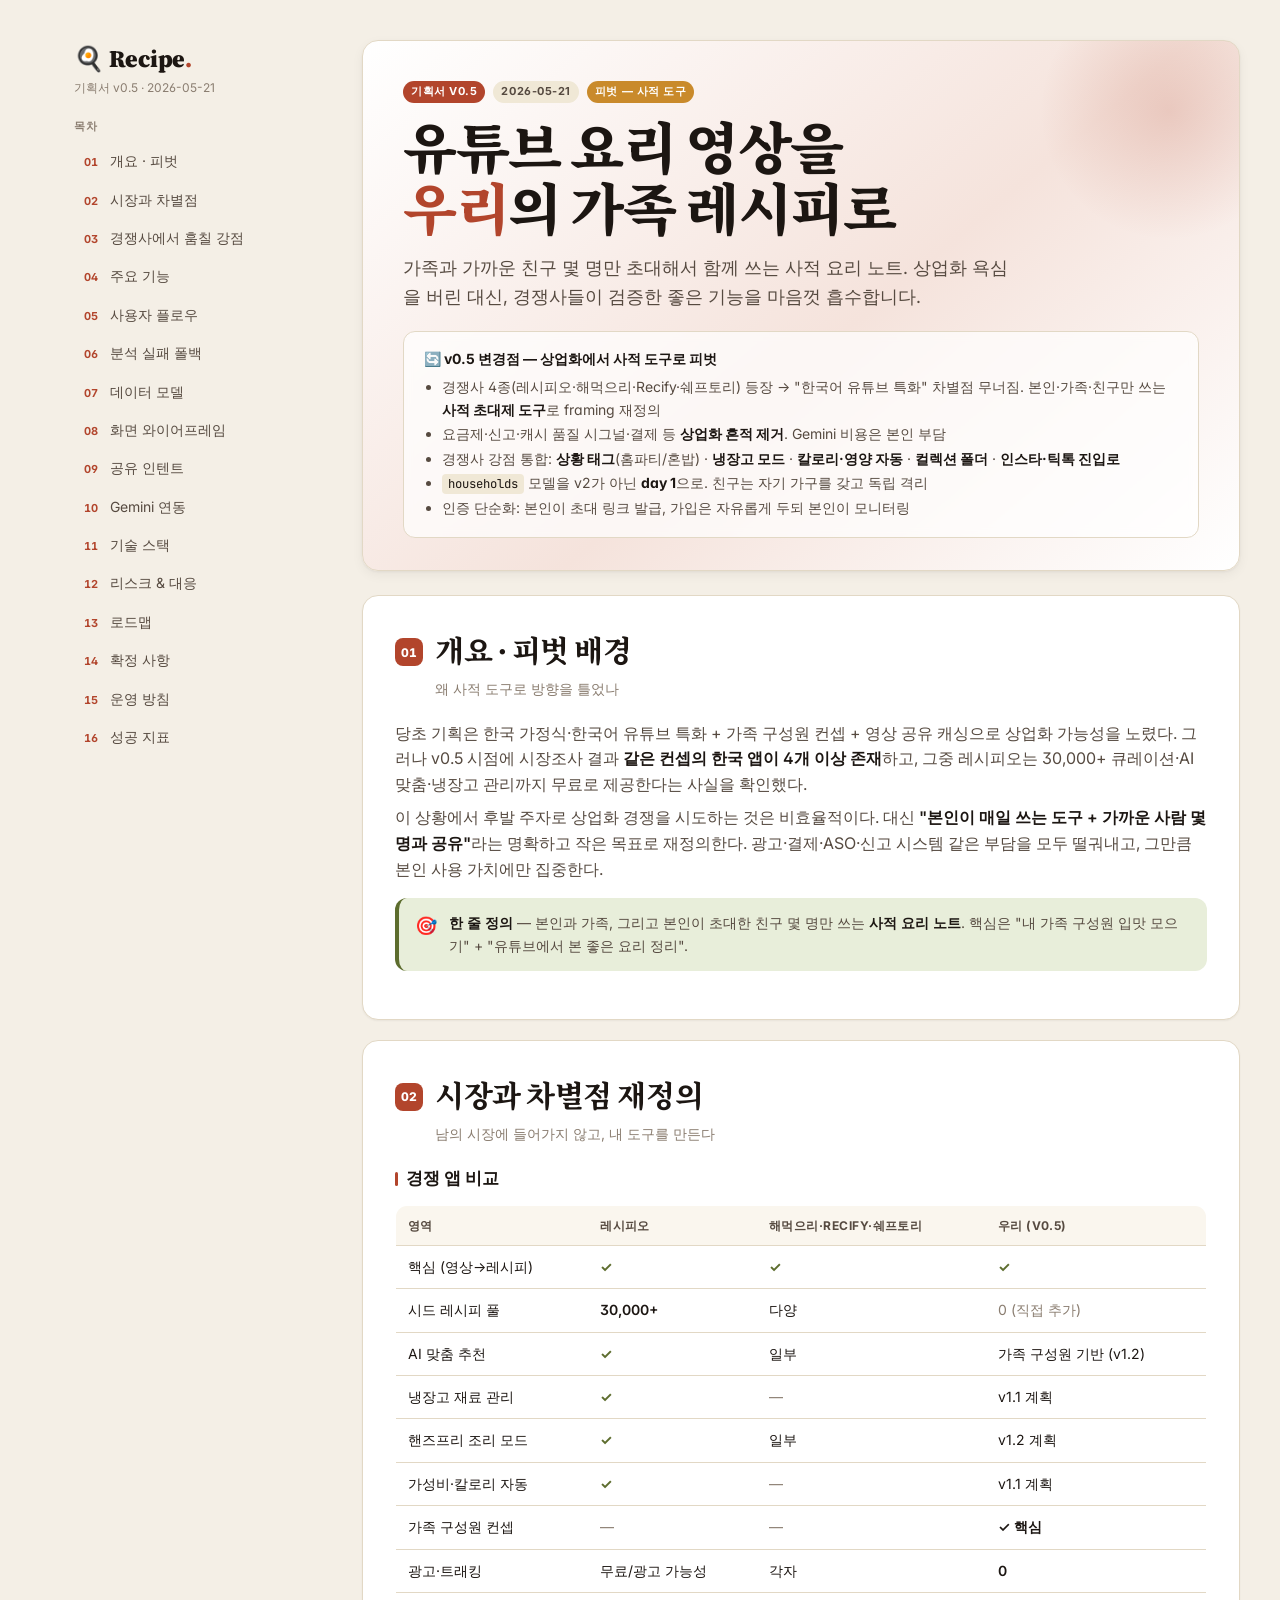
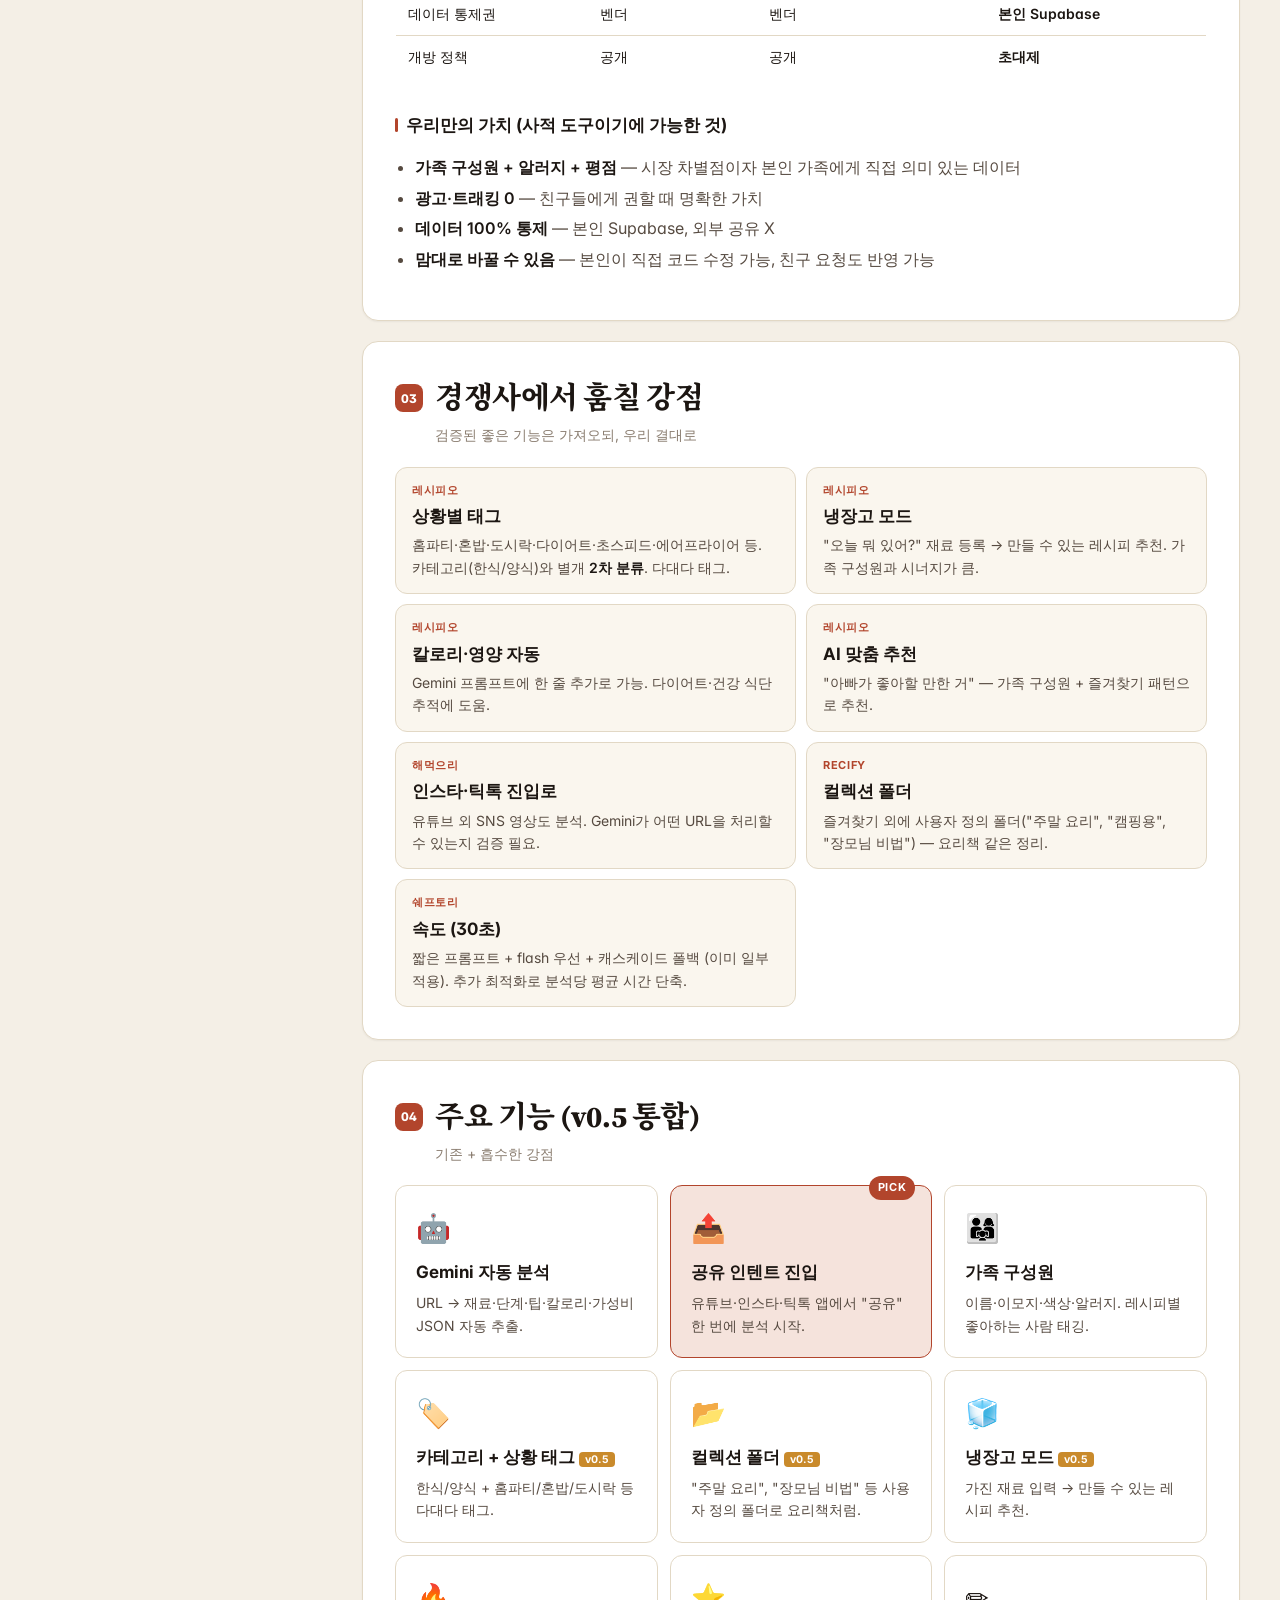
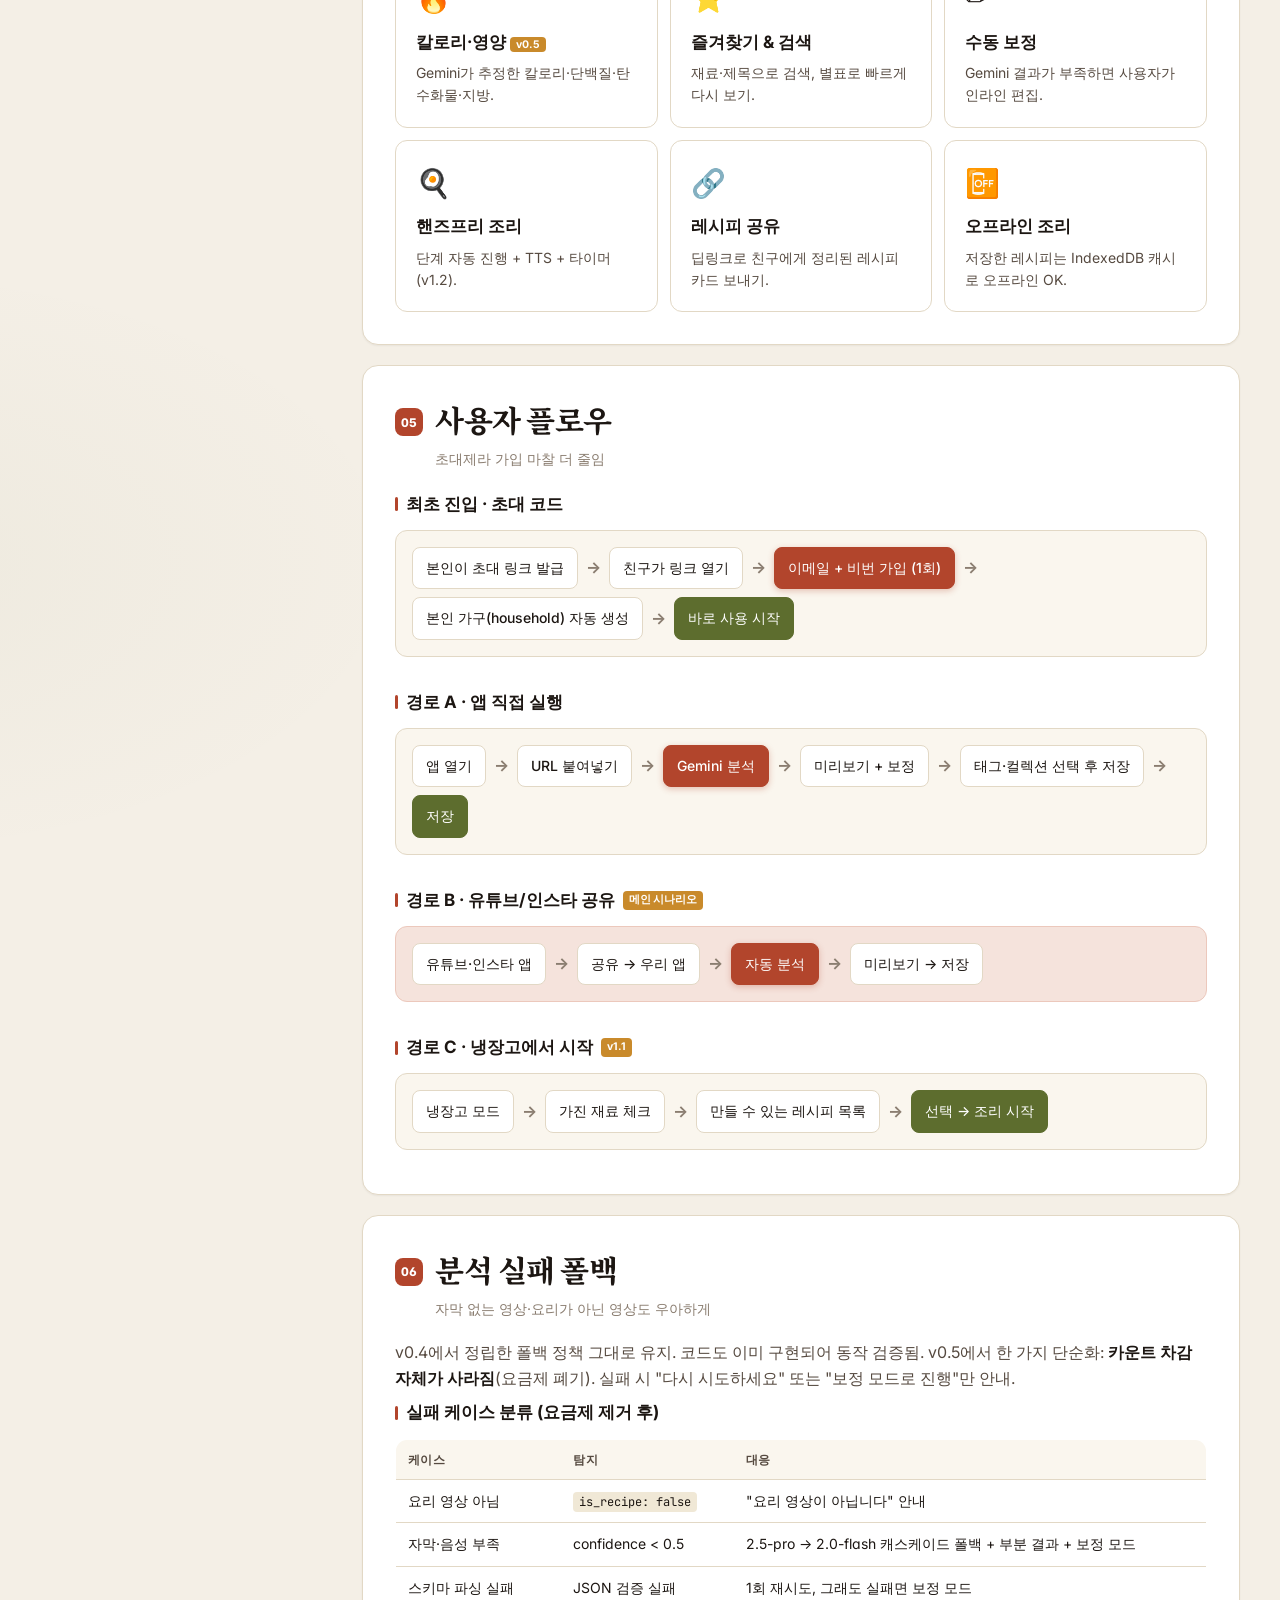
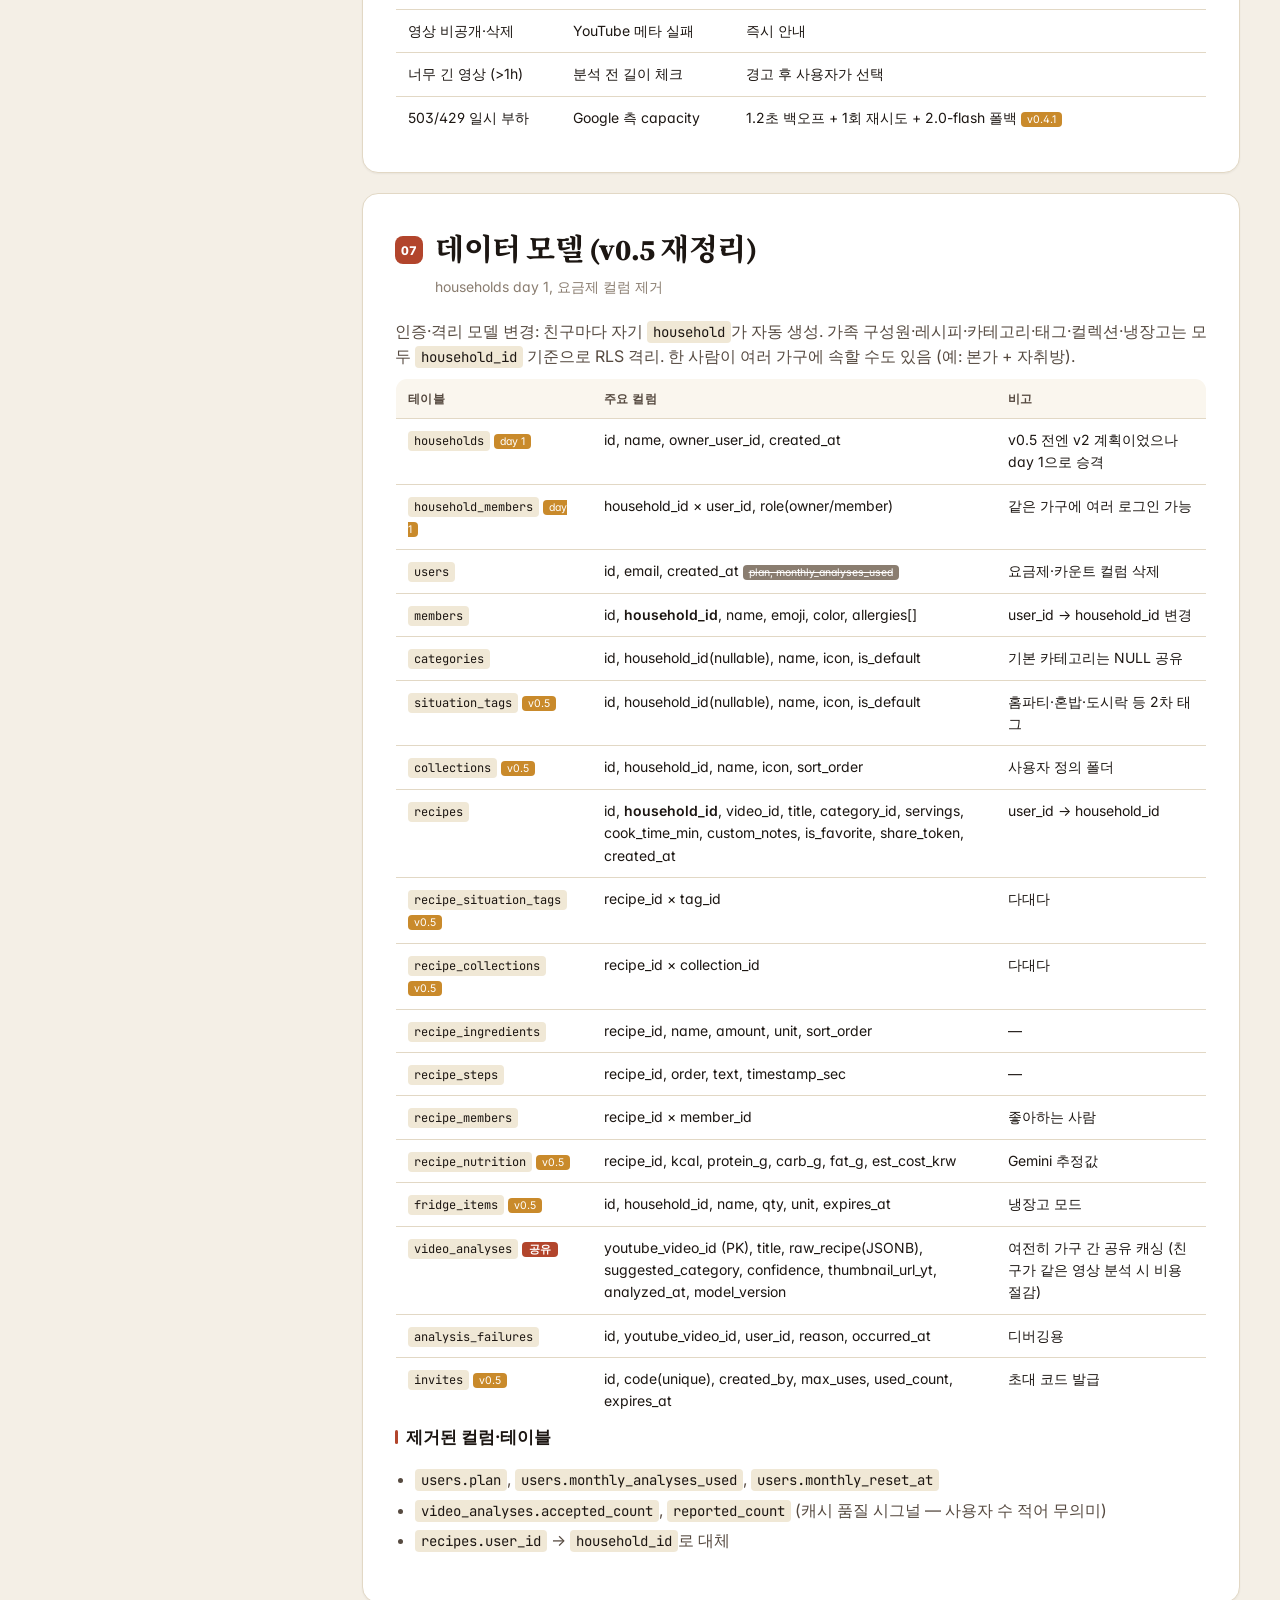
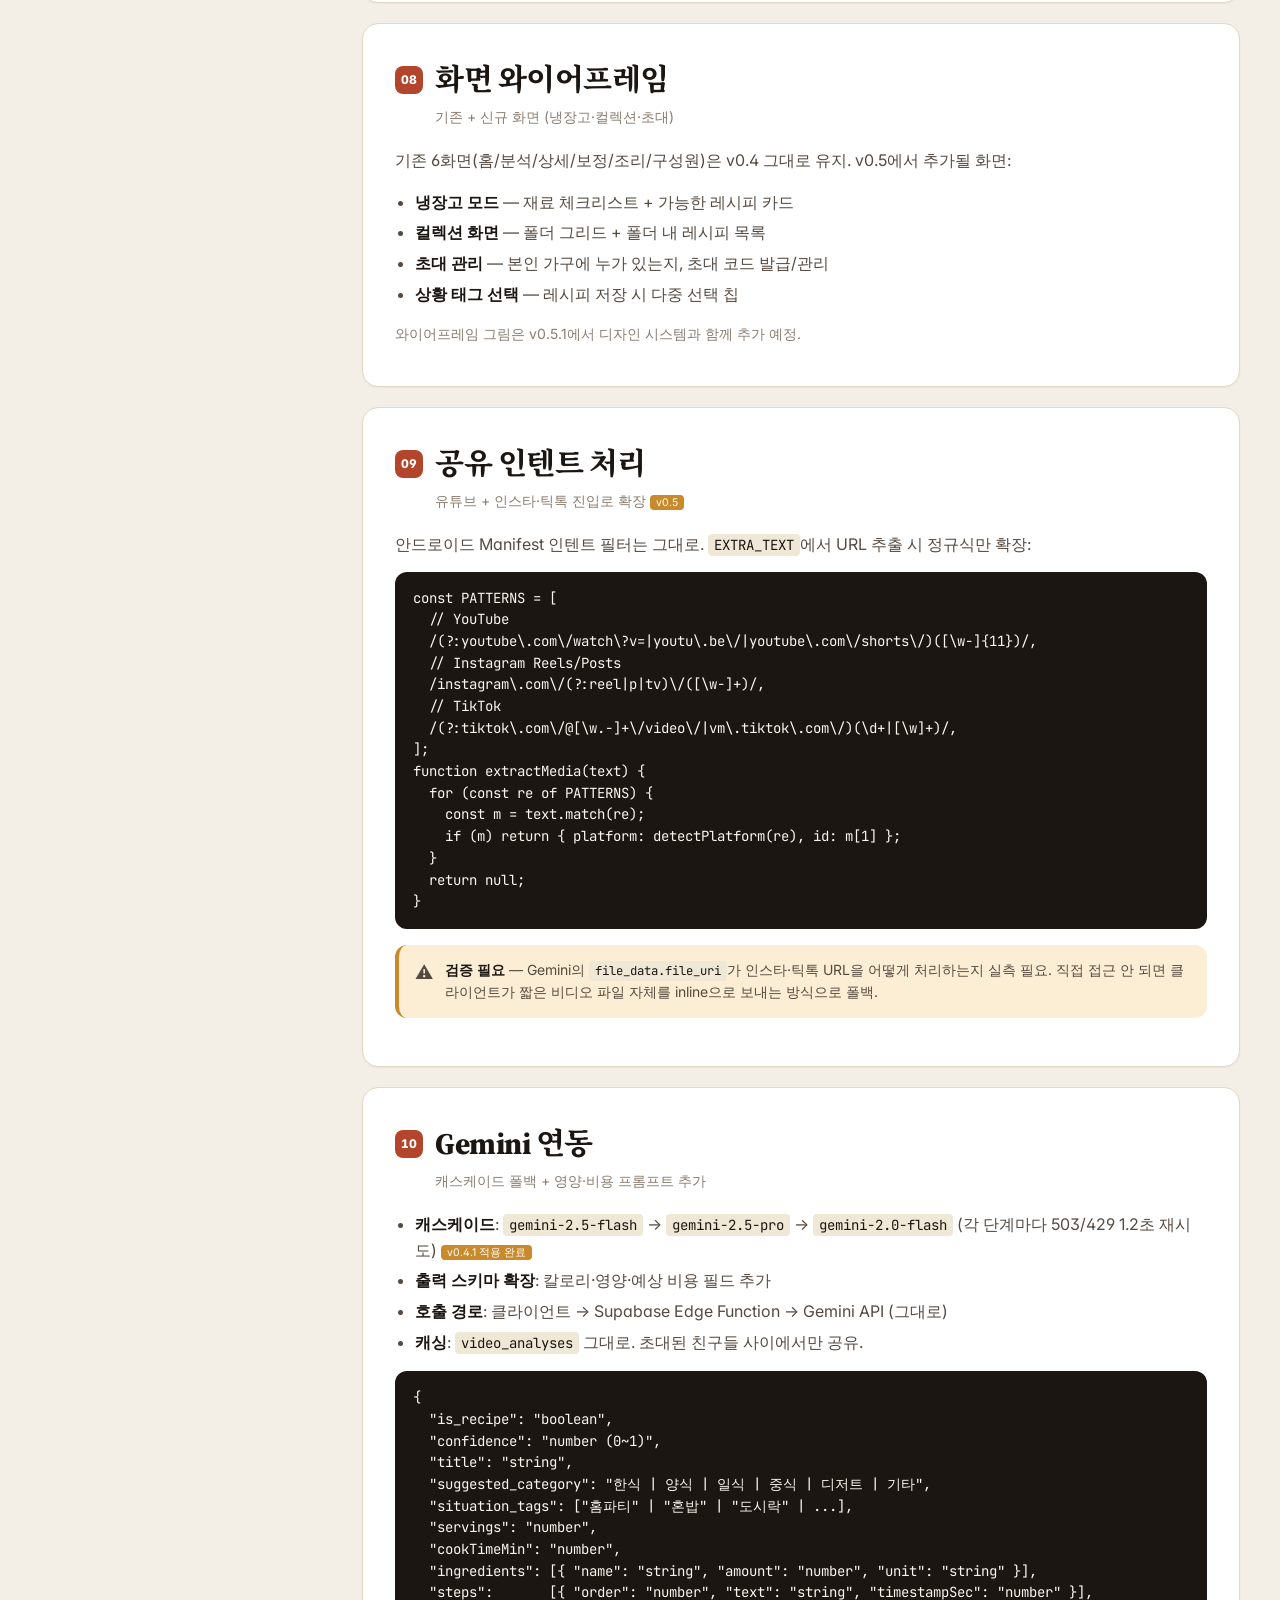
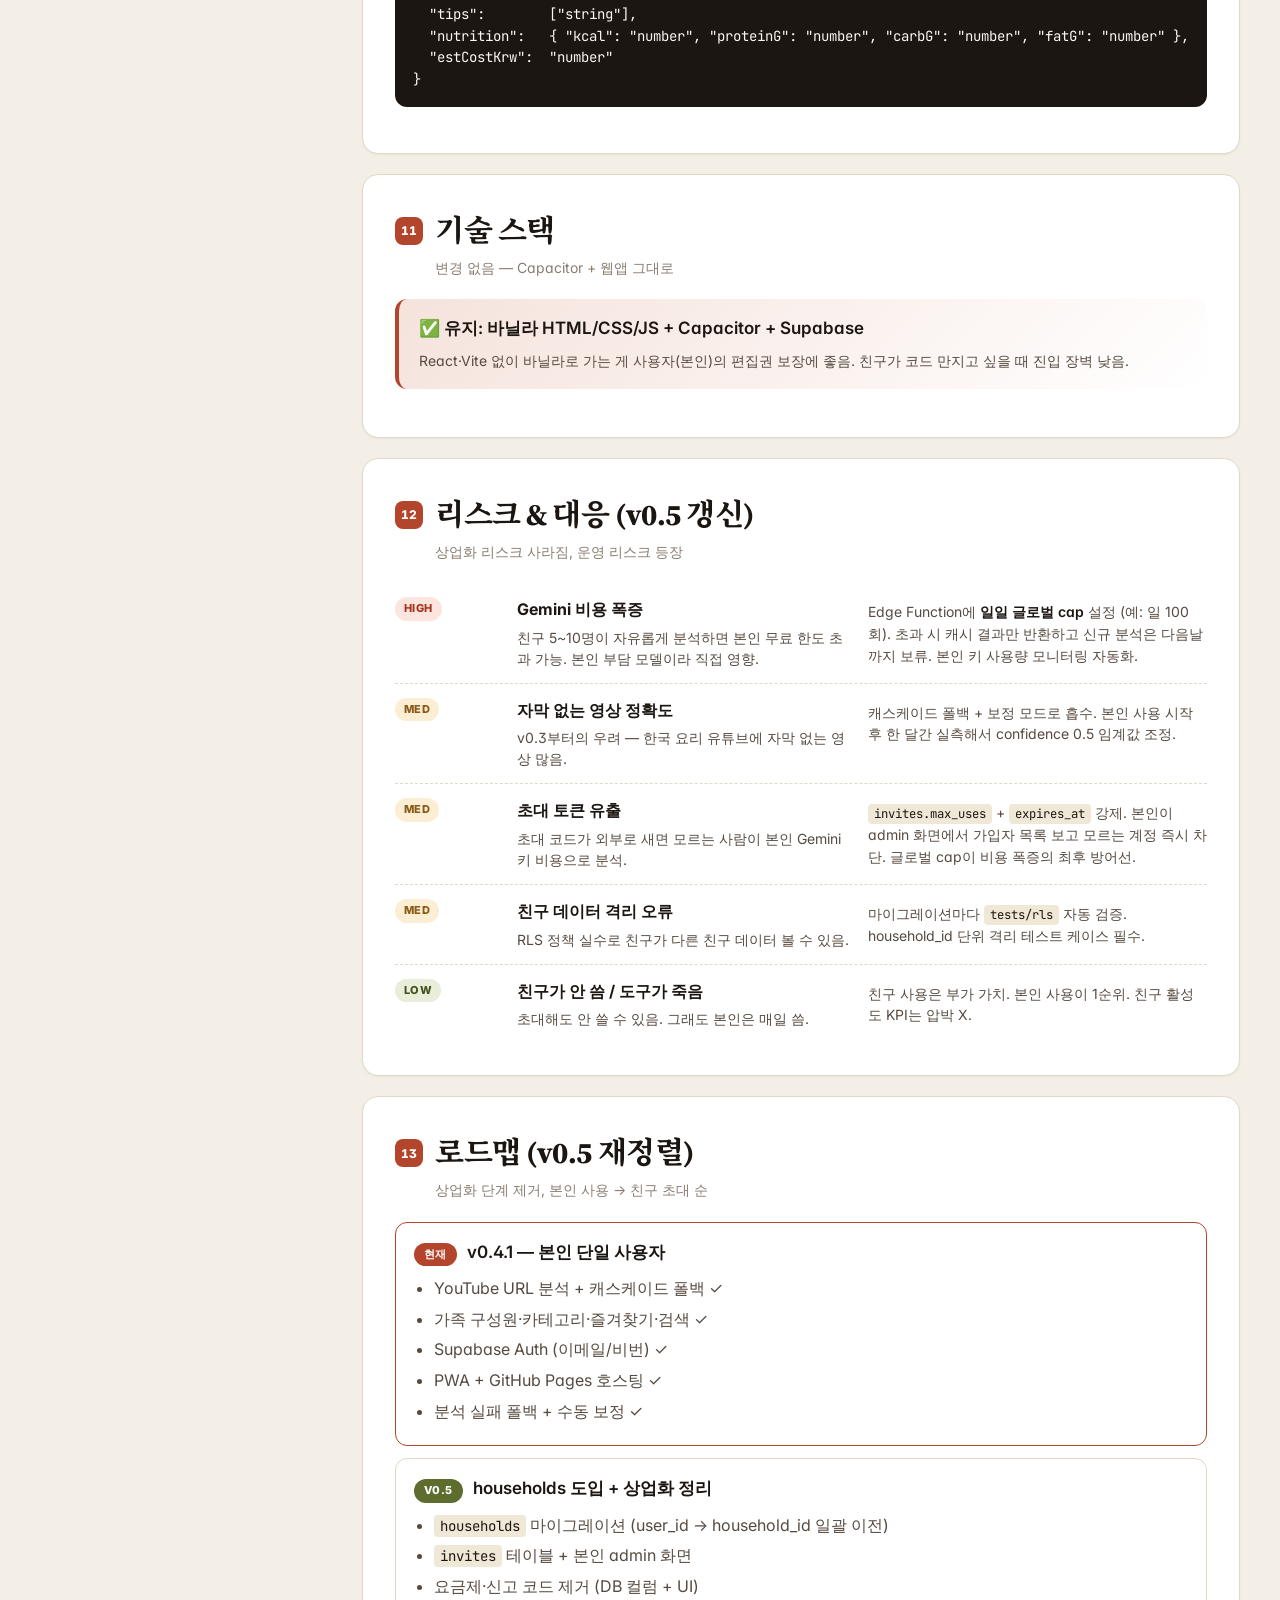
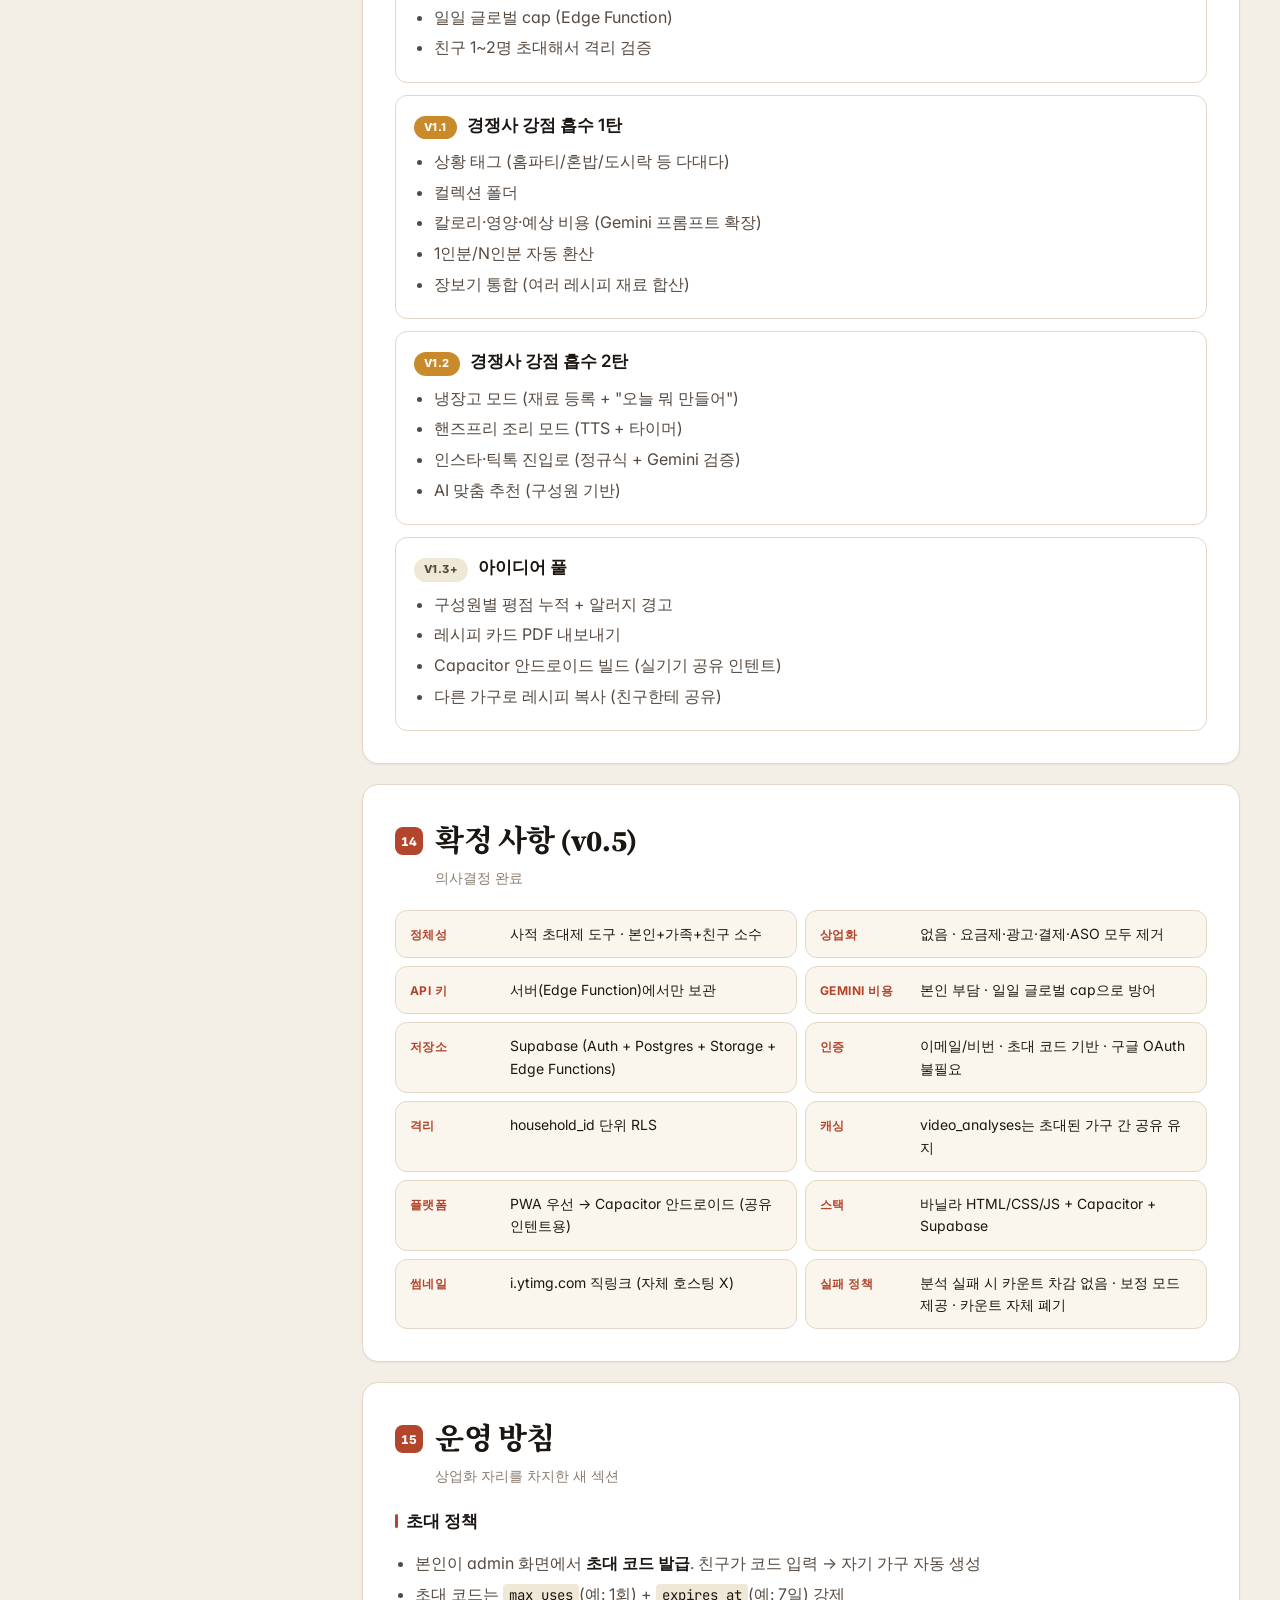
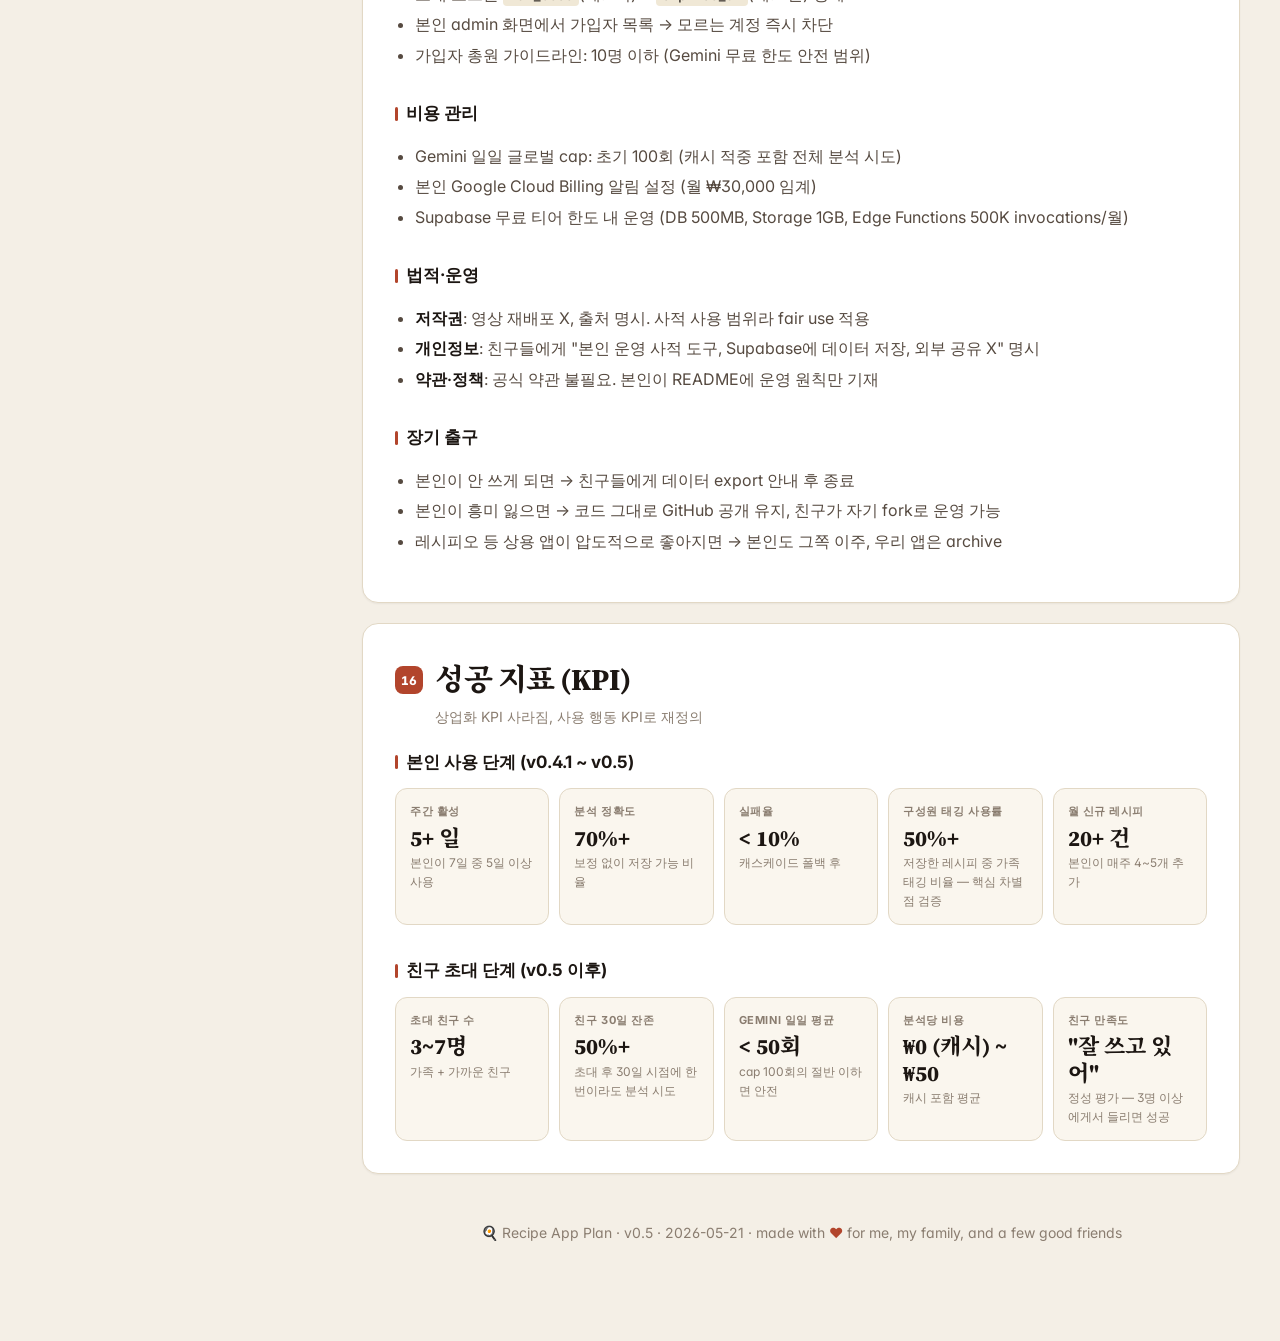
==== commit 7b8efa4c: "Home: 4-view segments (category/member/chef/situation) + bottom nav '가족' - Add SITUATION_TAGS + chef" ====
--- a/plan.html
+++ b/plan.html
@@ -3,7 +3,7 @@
 <head>
 <meta charset="utf-8">
 <meta name="viewport" content="width=device-width, initial-scale=1">
-<title>요리 레시피 앱 — 기획서 v0.4</title>
+<title>요리 레시피 앱 — 기획서 v0.5</title>
 <link rel="preconnect" href="https://fonts.googleapis.com">
 <link rel="preconnect" href="https://fonts.gstatic.com" crossorigin>
 <link href="https://fonts.googleapis.com/css2?family=Inter:wght@400;500;600;700&family=Source+Serif+4:opsz,wght@8..60,500;8..60,700;8..60,900&family=Noto+Serif+KR:wght@500;700;900&family=JetBrains+Mono:wght@400;500&display=swap" rel="stylesheet">
@@ -84,59 +84,7 @@
   .flow .arrow { color: var(--c-ink-3); font-weight: 700; }
   .flow.alt { background: var(--c-terra-soft); border-color: #ecc8bc; }
 
-  /* Wireframe frames */
-  .frames { display: grid; grid-template-columns: repeat(auto-fit, minmax(210px, 1fr));
-            gap: 22px; margin-top: var(--s-5); }
-  .frame { display: flex; flex-direction: column; align-items: center; }
-  .frame .device { width: 100%; max-width: 210px; aspect-ratio: 9 / 18; background: #fff;
-                   border: 2px solid var(--c-ink); border-radius: 26px; padding: 14px 11px;
-                   display: flex; flex-direction: column; gap: 6px; overflow: hidden;
-                   position: relative; box-shadow: 0 6px 20px rgba(40,30,20,.12); }
-  .frame .device::before { content: ""; position: absolute; top: 8px; left: 50%;
-                           transform: translateX(-50%); width: 48px; height: 5px;
-                           background: var(--c-ink); border-radius: 3px; }
-  .frame .label { font-size: var(--t-sm); font-weight: 700; margin-top: 12px;
-                  color: var(--c-ink); text-align: center; }
-  .frame .caption { font-size: var(--t-xs); color: var(--c-ink-3); text-align: center;
-                    margin-top: 3px; max-width: 200px; line-height: 1.4; }
-  .device .topbar { font-size: 9.5px; color: var(--c-ink); padding: 6px 4px 0;
-                    display: flex; justify-content: space-between; margin-top: 10px;
-                    font-weight: 600; }
-  .device .chips { display: flex; gap: 3px; flex-wrap: wrap; padding: 0 2px; }
-  .device .chip-mini { font-size: 8px; background: var(--c-surface-3); padding: 2px 6px;
-                       border-radius: var(--r-full); color: var(--c-ink); white-space: nowrap; }
-  .device .chip-mini.on { background: var(--c-terra); color: #fff; }
-  .device .card-mini { background: var(--c-surface-2); border: 1px solid var(--c-line);
-                       border-radius: 6px; padding: 5px 6px; font-size: 9px;
-                       display: flex; gap: 5px; align-items: center; }
-  .device .card-mini .thumb { width: 24px; height: 24px; background: var(--c-line-2);
-                              border-radius: 4px; flex-shrink: 0; }
-  .device .input-mini { border: 1px dashed var(--c-line-2); border-radius: 6px;
-                        padding: 7px; font-size: 9px; color: var(--c-ink-3);
-                        background: var(--c-surface-2); }
-  .device .btn-mini { background: var(--c-terra); color: #fff; font-size: 9px; padding: 6px;
-                      border-radius: 6px; text-align: center; font-weight: 700; }
-  .device .btn-mini.ghost { background: transparent; color: var(--c-terra);
-                             border: 1px solid var(--c-terra); }
-  .device .spinner { text-align: center; font-size: 9px; color: var(--c-ink-2);
-                     padding: 8px; background: var(--c-terra-soft); border-radius: 6px; }
-  .device .member-row { display: flex; align-items: center; gap: 6px;
-                        font-size: 10px; padding: 4px 0; }
-  .device .dot { width: 16px; height: 16px; border-radius: 50%; display: inline-flex;
-                 align-items: center; justify-content: center; font-size: 9px; }
-  .device .section-title { font-size: 9px; font-weight: 800; margin-top: 4px;
-                            color: var(--c-ink); text-transform: uppercase; letter-spacing: .04em; }
-  .device .bottom-nav-mini { margin-top: auto; display: flex; justify-content: space-around;
-                              border-top: 1px solid var(--c-line); padding-top: 6px;
-                              font-size: 10px; color: var(--c-ink-3); }
-  .device .warn-mini { background: var(--c-danger-soft); border: 1px solid #e8b8aa;
-                       color: var(--c-danger); padding: 5px 6px; font-size: 8.5px;
-                       border-radius: 5px; }
-  .device .timer-mini { background: var(--c-ink); color: var(--c-ink-inv); padding: 8px;
-                        text-align: center; border-radius: 8px; font-size: 14px;
-                        font-weight: 700; font-variant-numeric: tabular-nums; }
-
-  /* Stack pick (highlighted recommendation) */
+  /* Stack pick */
   .stack-pick { background: linear-gradient(135deg, var(--c-terra-soft), #fff);
                 border-left: 4px solid var(--c-terra); padding: var(--s-4) var(--s-5);
                 border-radius: var(--r-md); margin: var(--s-4) 0; }
@@ -194,11 +142,30 @@
                     color: var(--c-ink); margin-top: 4px; line-height: 1.2; }
   .kpi-box .hint { font-size: var(--t-xs); color: var(--c-ink-3); margin-top: 2px; }
 
-  /* Tag inline (small badge for v2 / new-in-data-table) */
+  /* Comparison table */
+  .comp-table th, .comp-table td { text-align: left; }
+  .comp-table .yes { color: var(--c-olive); font-weight: 700; }
+  .comp-table .no  { color: var(--c-ink-3); }
+
+  /* Steal cards */
+  .steal { display: grid; gap: 10px; grid-template-columns: repeat(auto-fit, minmax(280px, 1fr));
+           margin-top: var(--s-3); }
+  .steal-card { background: var(--c-surface-2); border: 1px solid var(--c-line);
+                border-radius: var(--r-md); padding: 14px 16px; }
+  .steal-card .src { font-size: var(--t-2xs); color: var(--c-terra); font-weight: 700;
+                     text-transform: uppercase; letter-spacing: .06em; margin-bottom: 4px; }
+  .steal-card .feat { font-weight: 700; color: var(--c-ink); margin-bottom: 4px; font-size: var(--t-h4); }
+  .steal-card .why  { font-size: var(--t-sm); color: var(--c-ink-2); }
+
+  /* Tags inline */
   .tag-share { background: var(--c-terra); color: #fff; padding: 1px 7px;
                border-radius: 4px; font-size: 10.5px; font-weight: 700; }
   .tag-v2 { background: var(--c-ink-3); color: #fff; padding: 1px 6px;
             border-radius: 4px; font-size: 10.5px; }
+  .tag-new { background: var(--c-mustard); color: #fff; padding: 1px 6px;
+             border-radius: 4px; font-size: 10.5px; }
+  .tag-cut { background: var(--c-ink-3); color: #fff; padding: 1px 6px;
+             border-radius: 4px; font-size: 10.5px; text-decoration: line-through; }
 
   footer { text-align: center; color: var(--c-ink-3); font-size: var(--t-sm);
            margin-top: var(--s-8); padding: var(--s-4); }
@@ -209,10 +176,12 @@
 <div class="page">
   <aside class="ds-nav">
     <div class="brand">🍳 Recipe<em>.</em></div>
-    <div class="ver">기획서 v0.4 · 2026-05-20</div>
+    <div class="ver">기획서 v0.5 · 2026-05-21</div>
     <h6>목차</h6>
     <ol>
-      <li><a href="#overview">개요</a></li>
+      <li><a href="#overview">개요 · 피벗</a></li>
+      <li><a href="#market">시장과 차별점</a></li>
+      <li><a href="#steal">경쟁사에서 훔칠 강점</a></li>
       <li><a href="#features">주요 기능</a></li>
       <li><a href="#flow">사용자 플로우</a></li>
       <li><a href="#fallback">분석 실패 폴백</a></li>
@@ -224,7 +193,7 @@
       <li><a href="#risks">리스크 & 대응</a></li>
       <li><a href="#roadmap">로드맵</a></li>
       <li><a href="#facts">확정 사항</a></li>
-      <li><a href="#biz">상업화 전략</a></li>
+      <li><a href="#ops">운영 방침</a></li>
       <li><a href="#kpi">성공 지표</a></li>
     </ol>
   </aside>
@@ -232,53 +201,138 @@
   <main>
     <header class="hero">
       <div class="meta">
-        <span class="badge badge--terra">기획서 v0.4</span>
-        <span class="badge badge--neutral">2026-05-20</span>
-        <span class="badge badge--neutral">상업화 대비</span>
-      </div>
-      <h1>유튜브 요리 영상을<br><em>가족 레시피</em>로 정리해주는 앱</h1>
-      <p class="lead">URL 하나 던지면 Gemini가 재료·순서·팁을 정리합니다. 가족 구성원별로 좋아하는 메뉴를 모으고, 같은 영상은 한 번만 분석해 비용을 줄입니다.</p>
+        <span class="badge badge--terra">기획서 v0.5</span>
+        <span class="badge badge--neutral">2026-05-21</span>
+        <span class="badge badge--mustard">피벗 — 사적 도구</span>
+      </div>
+      <h1>유튜브 요리 영상을<br><em>우리</em>의 가족 레시피로</h1>
+      <p class="lead">가족과 가까운 친구 몇 명만 초대해서 함께 쓰는 사적 요리 노트. 상업화 욕심을 버린 대신, 경쟁사들이 검증한 좋은 기능을 마음껏 흡수합니다.</p>
       <div class="diff">
-        <strong>📌 v0.4 변경점</strong> — v0.3을 실제 운영 가능한 MVP 기준으로 다시 좁혔습니다.
+        <strong>🔄 v0.5 변경점 — 상업화에서 사적 도구로 피벗</strong>
         <ul>
-          <li>Gemini YouTube URL 직접 전달은 <strong>preview 기능</strong>으로 명시하고, 가격·레이트리밋·정책 변경 리스크를 운영 가정에 추가</li>
-          <li>Gemini 호출은 <strong>Supabase Edge Function → REST API</strong>를 기본 경로로 고정해 API 키와 교체 가능성을 보호</li>
-          <li>실패 사유를 비요리·비공개/삭제·스키마 실패·내용 부족·길이 초과·API 장애로 세분화</li>
-          <li><code>video_analyses</code>에 품질 상태(<code>status</code>, <code>needs_review</code>, 신고/채택 카운트)를 추가해 공유 캐시 오염을 줄임</li>
-          <li>MVP에서 결제, Family 플랜, 웹 공유 뷰어, 오프라인 조리, 장보기, TTS는 제외하고 분석·보정·저장 루프에 집중</li>
+          <li>경쟁사 4종(레시피오·해먹으리·Recify·쉐프토리) 등장 → "한국어 유튜브 특화" 차별점 무너짐. 본인·가족·친구만 쓰는 <strong>사적 초대제 도구</strong>로 framing 재정의</li>
+          <li>요금제·신고·캐시 품질 시그널·결제 등 <strong>상업화 흔적 제거</strong>. Gemini 비용은 본인 부담</li>
+          <li>경쟁사 강점 통합: <strong>상황 태그</strong>(홈파티/혼밥) · <strong>냉장고 모드</strong> · <strong>칼로리·영양 자동</strong> · <strong>컬렉션 폴더</strong> · <strong>인스타·틱톡 진입로</strong></li>
+          <li><code>households</code> 모델을 v2가 아닌 <strong>day 1</strong>으로. 친구는 자기 가구를 갖고 독립 격리</li>
+          <li>인증 단순화: 본인이 초대 링크 발급, 가입은 자유롭게 두되 본인이 모니터링</li>
         </ul>
       </div>
     </header>
 
     <section class="ds-section" id="overview">
-      <h2 class="numbered"><span class="num">01</span>개요</h2>
-      <div class="h2-sub">왜 만드는가, 무엇을 해결하는가</div>
-      <p>요리 유튜브를 즐겨보지만 매번 영상을 다시 돌려보며 재료와 순서를 받아 적기 번거롭다. 이 앱은 URL 하나로 Gemini가 영상을 분석해 <strong>재료·조리 순서·팁</strong>을 구조화된 레시피로 만들어주고, 가족 구성원(예: 딸, 아빠)별로 즐겨찾기를 나눠 저장한다. 카테고리(한식/양식/일식/중식 등)로도 필터링할 수 있다.</p>
-      <p>핵심 가치는 <strong>마찰 없는 입력</strong>이다. 유튜브 앱에서 <strong>공유하기</strong> 한 번이면 분석이 자동 시작된다.</p>
+      <h2 class="numbered"><span class="num">01</span>개요 · 피벗 배경</h2>
+      <div class="h2-sub">왜 사적 도구로 방향을 틀었나</div>
+      <p>당초 기획은 한국 가정식·한국어 유튜브 특화 + 가족 구성원 컨셉 + 영상 공유 캐싱으로 상업화 가능성을 노렸다. 그러나 v0.5 시점에 시장조사 결과 <strong>같은 컨셉의 한국 앱이 4개 이상 존재</strong>하고, 그중 레시피오는 30,000+ 큐레이션·AI 맞춤·냉장고 관리까지 무료로 제공한다는 사실을 확인했다.</p>
+      <p>이 상황에서 후발 주자로 상업화 경쟁을 시도하는 것은 비효율적이다. 대신 <strong>"본인이 매일 쓰는 도구 + 가까운 사람 몇 명과 공유"</strong>라는 명확하고 작은 목표로 재정의한다. 광고·결제·ASO·신고 시스템 같은 부담을 모두 떨궈내고, 그만큼 본인 사용 가치에만 집중한다.</p>
       <div class="callout callout--olive">
-        <span class="icon">🍅</span>
-        <div><strong>차별화 한 줄</strong> — 한국 가정식·한국어 유튜브 특화 + "가족 구성원" 컨셉 + 영상 공유 캐싱으로 압도적 비용 우위.</div>
+        <span class="icon">🎯</span>
+        <div><strong>한 줄 정의</strong> — 본인과 가족, 그리고 본인이 초대한 친구 몇 명만 쓰는 <strong>사적 요리 노트</strong>. 핵심은 "내 가족 구성원 입맛 모으기" + "유튜브에서 본 좋은 요리 정리".</div>
+      </div>
+    </section>
+
+    <section class="ds-section" id="market">
+      <h2 class="numbered"><span class="num">02</span>시장과 차별점 재정의</h2>
+      <div class="h2-sub">남의 시장에 들어가지 않고, 내 도구를 만든다</div>
+
+      <h3>경쟁 앱 비교</h3>
+      <table class="token-table comp-table">
+        <thead><tr><th>영역</th><th>레시피오</th><th>해먹으리·Recify·쉐프토리</th><th>우리 (v0.5)</th></tr></thead>
+        <tbody>
+          <tr><td>핵심 (영상→레시피)</td><td class="yes">✓</td><td class="yes">✓</td><td class="yes">✓</td></tr>
+          <tr><td>시드 레시피 풀</td><td><strong>30,000+</strong></td><td>다양</td><td class="no">0 (직접 추가)</td></tr>
+          <tr><td>AI 맞춤 추천</td><td class="yes">✓</td><td>일부</td><td>가족 구성원 기반 (v1.2)</td></tr>
+          <tr><td>냉장고 재료 관리</td><td class="yes">✓</td><td class="no">—</td><td>v1.1 계획</td></tr>
+          <tr><td>핸즈프리 조리 모드</td><td class="yes">✓</td><td>일부</td><td>v1.2 계획</td></tr>
+          <tr><td>가성비·칼로리 자동</td><td class="yes">✓</td><td class="no">—</td><td>v1.1 계획</td></tr>
+          <tr><td>가족 구성원 컨셉</td><td class="no">—</td><td class="no">—</td><td class="yes"><strong>✓ 핵심</strong></td></tr>
+          <tr><td>광고·트래킹</td><td>무료/광고 가능성</td><td>각자</td><td class="yes"><strong>0</strong></td></tr>
+          <tr><td>데이터 통제권</td><td>벤더</td><td>벤더</td><td class="yes"><strong>본인 Supabase</strong></td></tr>
+          <tr><td>개방 정책</td><td>공개</td><td>공개</td><td class="yes"><strong>초대제</strong></td></tr>
+        </tbody>
+      </table>
+
+      <h3>우리만의 가치 (사적 도구이기에 가능한 것)</h3>
+      <ul>
+        <li><strong>가족 구성원 + 알러지 + 평점</strong> — 시장 차별점이자 본인 가족에게 직접 의미 있는 데이터</li>
+        <li><strong>광고·트래킹 0</strong> — 친구들에게 권할 때 명확한 가치</li>
+        <li><strong>데이터 100% 통제</strong> — 본인 Supabase, 외부 공유 X</li>
+        <li><strong>맘대로 바꿀 수 있음</strong> — 본인이 직접 코드 수정 가능, 친구 요청도 반영 가능</li>
+      </ul>
+    </section>
+
+    <section class="ds-section" id="steal">
+      <h2 class="numbered"><span class="num">03</span>경쟁사에서 훔칠 강점</h2>
+      <div class="h2-sub">검증된 좋은 기능은 가져오되, 우리 결대로</div>
+      <div class="steal">
+        <div class="steal-card">
+          <div class="src">레시피오</div>
+          <div class="feat">상황별 태그</div>
+          <div class="why">홈파티·혼밥·도시락·다이어트·초스피드·에어프라이어 등. 카테고리(한식/양식)와 별개 <strong>2차 분류</strong>. 다대다 태그.</div>
+        </div>
+        <div class="steal-card">
+          <div class="src">레시피오</div>
+          <div class="feat">냉장고 모드</div>
+          <div class="why">"오늘 뭐 있어?" 재료 등록 → 만들 수 있는 레시피 추천. 가족 구성원과 시너지가 큼.</div>
+        </div>
+        <div class="steal-card">
+          <div class="src">레시피오</div>
+          <div class="feat">칼로리·영양 자동</div>
+          <div class="why">Gemini 프롬프트에 한 줄 추가로 가능. 다이어트·건강 식단 추적에 도움.</div>
+        </div>
+        <div class="steal-card">
+          <div class="src">레시피오</div>
+          <div class="feat">AI 맞춤 추천</div>
+          <div class="why">"아빠가 좋아할 만한 거" — 가족 구성원 + 즐겨찾기 패턴으로 추천.</div>
+        </div>
+        <div class="steal-card">
+          <div class="src">해먹으리</div>
+          <div class="feat">인스타·틱톡 진입로</div>
+          <div class="why">유튜브 외 SNS 영상도 분석. Gemini가 어떤 URL을 처리할 수 있는지 검증 필요.</div>
+        </div>
+        <div class="steal-card">
+          <div class="src">Recify</div>
+          <div class="feat">컬렉션 폴더</div>
+          <div class="why">즐겨찾기 외에 사용자 정의 폴더("주말 요리", "캠핑용", "장모님 비법") — 요리책 같은 정리.</div>
+        </div>
+        <div class="steal-card">
+          <div class="src">쉐프토리</div>
+          <div class="feat">속도 (30초)</div>
+          <div class="why">짧은 프롬프트 + flash 우선 + 캐스케이드 폴백 (이미 일부 적용). 추가 최적화로 분석당 평균 시간 단축.</div>
+        </div>
       </div>
     </section>
 
     <section class="ds-section" id="features">
-      <h2 class="numbered"><span class="num">02</span>주요 기능</h2>
-      <div class="h2-sub">MVP는 분석·보정·저장 루프에 집중, 일부 기능은 v1.1 이후 확장</div>
+      <h2 class="numbered"><span class="num">04</span>주요 기능 (v0.5 통합)</h2>
+      <div class="h2-sub">기존 + 흡수한 강점</div>
       <div class="grid grid--3">
-        <div class="card"><span class="emoji">🤖</span><h4>Gemini 자동 분석</h4><p>URL → 재료 / 단계 / 팁 JSON 자동 추출, 분류까지 제안.</p></div>
-        <div class="card card--featured"><span class="emoji">📤</span><h4>유튜브 공유로 진입</h4><p>유튜브 앱의 "공유" 메뉴에서 바로 선택, 즉시 분석 시작.</p></div>
-        <div class="card"><span class="emoji">👨‍👩‍👧</span><h4>구성원 관리 <span class="new">v1.1</span></h4><p>이름·이모지·색상으로 가족 추가, 레시피별 좋아하는 사람 태깅.</p></div>
-        <div class="card"><span class="emoji">🏷️</span><h4>카테고리 필터</h4><p>한식/양식/일식/중식/디저트/기타 기본 필터.</p></div>
-        <div class="card"><span class="emoji">⭐</span><h4>즐겨찾기 & 검색</h4><p>별표로 빠르게 다시 보기, 검색은 v1.1에서 확장.</p></div>
-        <div class="card"><span class="emoji">✏️</span><h4>수동 보정 <span class="new">NEW</span></h4><p>Gemini 결과가 부족하면 사용자가 단계·재료를 직접 수정·추가.</p></div>
-        <div class="card"><span class="emoji">🧾</span><h4>분석 미리보기 <span class="new">v0.4</span></h4><p>저장 전 제목·카테고리·재료·단계를 확인하고 개인 사본으로 확정.</p></div>
-        <div class="card"><span class="emoji">🛡️</span><h4>품질 관리 <span class="new">v0.4</span></h4><p>공유 캐시는 상태와 신고/채택 카운트로 관리해 오염을 줄임.</p></div>
+        <div class="card"><span class="emoji">🤖</span><h4>Gemini 자동 분석</h4><p>URL → 재료·단계·팁·칼로리·가성비 JSON 자동 추출.</p></div>
+        <div class="card card--featured"><span class="emoji">📤</span><h4>공유 인텐트 진입</h4><p>유튜브·인스타·틱톡 앱에서 "공유" 한 번에 분석 시작.</p></div>
+        <div class="card"><span class="emoji">👨‍👩‍👧</span><h4>가족 구성원</h4><p>이름·이모지·색상·알러지. 레시피별 좋아하는 사람 태깅.</p></div>
+        <div class="card"><span class="emoji">🏷️</span><h4>카테고리 + 상황 태그 <span class="tag-new">v0.5</span></h4><p>한식/양식 + 홈파티/혼밥/도시락 등 다대다 태그.</p></div>
+        <div class="card"><span class="emoji">📂</span><h4>컬렉션 폴더 <span class="tag-new">v0.5</span></h4><p>"주말 요리", "장모님 비법" 등 사용자 정의 폴더로 요리책처럼.</p></div>
+        <div class="card"><span class="emoji">🧊</span><h4>냉장고 모드 <span class="tag-new">v0.5</span></h4><p>가진 재료 입력 → 만들 수 있는 레시피 추천.</p></div>
+        <div class="card"><span class="emoji">🔥</span><h4>칼로리·영양 <span class="tag-new">v0.5</span></h4><p>Gemini가 추정한 칼로리·단백질·탄수화물·지방.</p></div>
+        <div class="card"><span class="emoji">⭐</span><h4>즐겨찾기 & 검색</h4><p>재료·제목으로 검색, 별표로 빠르게 다시 보기.</p></div>
+        <div class="card"><span class="emoji">✏️</span><h4>수동 보정</h4><p>Gemini 결과가 부족하면 사용자가 인라인 편집.</p></div>
+        <div class="card"><span class="emoji">🍳</span><h4>핸즈프리 조리</h4><p>단계 자동 진행 + TTS + 타이머 (v1.2).</p></div>
+        <div class="card"><span class="emoji">🔗</span><h4>레시피 공유</h4><p>딥링크로 친구에게 정리된 레시피 카드 보내기.</p></div>
+        <div class="card"><span class="emoji">📴</span><h4>오프라인 조리</h4><p>저장한 레시피는 IndexedDB 캐시로 오프라인 OK.</p></div>
       </div>
     </section>
 
     <section class="ds-section" id="flow">
-      <h2 class="numbered"><span class="num">03</span>사용자 플로우</h2>
-      <div class="h2-sub">두 가지 진입 경로 — 공유가 메인</div>
+      <h2 class="numbered"><span class="num">05</span>사용자 플로우</h2>
+      <div class="h2-sub">초대제라 가입 마찰 더 줄임</div>
+
+      <h3>최초 진입 · 초대 코드</h3>
+      <div class="flow">
+        <span class="step">본인이 초대 링크 발급</span><span class="arrow">→</span>
+        <span class="step">친구가 링크 열기</span><span class="arrow">→</span>
+        <span class="step accent">이메일 + 비번 가입 (1회)</span><span class="arrow">→</span>
+        <span class="step">본인 가구(household) 자동 생성</span><span class="arrow">→</span>
+        <span class="step success">바로 사용 시작</span>
+      </div>
 
       <h3>경로 A · 앱 직접 실행</h3>
       <div class="flow">
@@ -286,476 +340,335 @@
         <span class="step">URL 붙여넣기</span><span class="arrow">→</span>
         <span class="step accent">Gemini 분석</span><span class="arrow">→</span>
         <span class="step">미리보기 + 보정</span><span class="arrow">→</span>
-        <span class="step">구성원·카테고리 확인</span><span class="arrow">→</span>
+        <span class="step">태그·컬렉션 선택 후 저장</span><span class="arrow">→</span>
         <span class="step success">저장</span>
       </div>
 
-      <h3>경로 B · 유튜브 공유 <span class="new">메인 시나리오</span></h3>
+      <h3>경로 B · 유튜브/인스타 공유 <span class="tag-new">메인 시나리오</span></h3>
       <div class="flow alt">
-        <span class="step">유튜브 앱</span><span class="arrow">→</span>
-        <span class="step">공유 → 레시피 앱</span><span class="arrow">→</span>
+        <span class="step">유튜브·인스타 앱</span><span class="arrow">→</span>
+        <span class="step">공유 → 우리 앱</span><span class="arrow">→</span>
         <span class="step accent">자동 분석</span><span class="arrow">→</span>
         <span class="step">미리보기 → 저장</span>
       </div>
 
-      <h3>경로 C · 분석 실패 시 <span class="new">NEW</span></h3>
+      <h3>경로 C · 냉장고에서 시작 <span class="tag-new">v1.1</span></h3>
       <div class="flow">
-        <span class="step">Gemini 호출</span><span class="arrow">→</span>
-        <span class="step danger">스키마 미충족</span><span class="arrow">→</span>
-        <span class="step">재시도 (Pro 모델)</span><span class="arrow">→</span>
-        <span class="step">부분 결과 + 보정 모드</span><span class="arrow">→</span>
-        <span class="step success">저장 (카운트 차감 X)</span>
+        <span class="step">냉장고 모드</span><span class="arrow">→</span>
+        <span class="step">가진 재료 체크</span><span class="arrow">→</span>
+        <span class="step">만들 수 있는 레시피 목록</span><span class="arrow">→</span>
+        <span class="step success">선택 → 조리 시작</span>
       </div>
     </section>
 
     <section class="ds-section" id="fallback">
-      <h2 class="numbered"><span class="num">04</span>분석 실패 폴백 <span class="new">신규</span></h2>
-      <div class="h2-sub">자막 없는 영상·요리가 아닌 영상도 우아하게 처리</div>
-
-      <h3>실패 케이스 분류</h3>
+      <h2 class="numbered"><span class="num">06</span>분석 실패 폴백</h2>
+      <div class="h2-sub">자막 없는 영상·요리가 아닌 영상도 우아하게</div>
+
+      <p>v0.4에서 정립한 폴백 정책 그대로 유지. 코드도 이미 구현되어 동작 검증됨. v0.5에서 한 가지 단순화: <strong>카운트 차감 자체가 사라짐</strong>(요금제 폐기). 실패 시 "다시 시도하세요" 또는 "보정 모드로 진행"만 안내.</p>
+
+      <h3>실패 케이스 분류 (요금제 제거 후)</h3>
       <table class="token-table">
-        <thead><tr><th>케이스</th><th>탐지 방법</th><th>대응</th></tr></thead>
+        <thead><tr><th>케이스</th><th>탐지</th><th>대응</th></tr></thead>
         <tbody>
-          <tr><td>요리 영상 아님</td><td>Gemini가 <code>is_recipe: false</code> 응답</td><td>"요리 영상이 아닙니다" + 카운트 차감 X</td></tr>
-          <tr><td>자막·음성 부족</td><td>재료/단계 배열이 비거나 confidence &lt; 0.5</td><td>Pro 모델로 1회 재시도 → 그래도 부족하면 부분 결과 + 보정 모드 진입</td></tr>
-          <tr><td>스키마 파싱 실패</td><td>JSON 검증 실패</td><td>1회 재시도, 카운트 차감 X</td></tr>
-          <tr><td>영상 비공개·삭제·일부공개·지역제한</td><td>YouTube/Gemini 입력 실패 또는 접근 불가 오류</td><td>즉시 안내, 카운트 차감 X</td></tr>
-          <tr><td>너무 긴 영상 (&gt;1h)</td><td>분석 전 길이 체크</td><td>MVP에서는 진행 차단, 이후 유료 플랜에서 재검토</td></tr>
-          <tr><td>Gemini API 제한·장애</td><td>429/5xx 또는 타임아웃</td><td>실패 로깅, 카운트 차감 X, 재시도 안내</td></tr>
+          <tr><td>요리 영상 아님</td><td><code>is_recipe: false</code></td><td>"요리 영상이 아닙니다" 안내</td></tr>
+          <tr><td>자막·음성 부족</td><td>confidence &lt; 0.5</td><td>2.5-pro → 2.0-flash 캐스케이드 폴백 + 부분 결과 + 보정 모드</td></tr>
+          <tr><td>스키마 파싱 실패</td><td>JSON 검증 실패</td><td>1회 재시도, 그래도 실패면 보정 모드</td></tr>
+          <tr><td>영상 비공개·삭제</td><td>YouTube 메타 실패</td><td>즉시 안내</td></tr>
+          <tr><td>너무 긴 영상 (&gt;1h)</td><td>분석 전 길이 체크</td><td>경고 후 사용자가 선택</td></tr>
+          <tr><td>503/429 일시 부하</td><td>Google 측 capacity</td><td>1.2초 백오프 + 1회 재시도 + 2.0-flash 폴백 <span class="tag-new">v0.4.1</span></td></tr>
         </tbody>
       </table>
-
-      <h3>수동 보정 모드</h3>
-      <p>모든 분석 결과는 <strong>편집 가능</strong>하다. Gemini가 빈 단계를 남겼거나 재료를 누락했을 때, 사용자가 인라인으로 수정·추가할 수 있다. 보정한 결과는 <code>recipes</code>의 개인 사본에 저장되어 캐시 원본(<code>video_analyses</code>)에는 영향을 주지 않는다.</p>
-
-      <div class="callout callout--danger">
-        <span class="icon">⚠️</span>
-        <div><strong>중요 정책</strong> — Gemini가 실패해도 사용자 월 분석 카운트는 <strong>차감하지 않는다</strong>. "돈 내고 분석했는데 결과 없음" 경험을 차단해야 신뢰가 무너지지 않는다.</div>
-      </div>
     </section>
 
     <section class="ds-section" id="data">
-      <h2 class="numbered"><span class="num">05</span>데이터 모델</h2>
-      <div class="h2-sub">Supabase Postgres · RLS 격리 · 영상 분석은 공유 캐싱</div>
-      <p>모든 사용자별 테이블에 <code>user_id</code>를 두고 <strong>Row Level Security(RLS)</strong>로 격리. 영상 분석 결과는 사용자 간 공유 캐싱.</p>
+      <h2 class="numbered"><span class="num">07</span>데이터 모델 (v0.5 재정리)</h2>
+      <div class="h2-sub">households day 1, 요금제 컬럼 제거</div>
+
+      <p>인증·격리 모델 변경: 친구마다 자기 <code>household</code>가 자동 생성. 가족 구성원·레시피·카테고리·태그·컬렉션·냉장고는 모두 <code>household_id</code> 기준으로 RLS 격리. 한 사람이 여러 가구에 속할 수도 있음 (예: 본가 + 자취방).</p>
+
       <table class="token-table">
         <thead><tr><th>테이블</th><th>주요 컬럼</th><th>비고</th></tr></thead>
         <tbody>
-          <tr><td><code>users</code></td><td>id, email, plan(free/pro/family), monthly_analyses_used, monthly_reset_at, created_at</td><td>Supabase Auth와 1:1</td></tr>
-          <tr><td><code>members</code></td><td>id, <strong>user_id</strong>, name, emoji, color, allergies[]</td><td>가족 구성원, 사용자별 격리</td></tr>
-          <tr><td><code>categories</code></td><td>id, <strong>user_id</strong>(nullable), name, icon, is_default</td><td>기본 카테고리는 user_id NULL · 공유</td></tr>
-          <tr><td><code>video_analyses</code> <span class="tag-share">공유</span></td><td>youtube_video_id (PK), title, raw_recipe(JSONB), <strong>suggested_category</strong>, confidence, status, needs_review, failure_reason, accepted_count, reported_count, last_validated_at, thumbnail_url_yt, analyzed_at, model_version</td><td><strong>같은 영상은 한 번만 분석</strong>. 품질 상태를 두어 낮은 confidence·신고 누적 캐시를 재검증 <span class="new">v0.4</span></td></tr>
-          <tr><td><code>analysis_failures</code> <span class="new">NEW</span></td><td>id, youtube_video_id, user_id, reason(enum), occurred_at</td><td>실패 케이스 로깅 — 디버깅·모델 튜닝용</td></tr>
-          <tr><td><code>recipes</code></td><td>id, <strong>user_id</strong>, video_id(→video_analyses), title, category_id, servings, cook_time_min, custom_notes, is_favorite, created_at</td><td>사용자 개인 사본 (커스터마이즈 가능). 공유 토큰은 v1.1 이후로 분리 <span class="new">v0.4</span></td></tr>
-          <tr><td><code>recipe_ingredients</code></td><td>recipe_id, name, amount, unit, sort_order</td><td>사용자가 수정 가능</td></tr>
-          <tr><td><code>recipe_steps</code></td><td>recipe_id, order, text, timestamp_sec</td><td>timestamp는 원본 영상 시점</td></tr>
-          <tr><td><code>recipe_members</code></td><td>recipe_id × member_id</td><td>좋아하는 사람 다대다</td></tr>
-          <tr><td><code>households</code> <span class="tag-v2">v2</span></td><td>id, name, owner_user_id</td><td>가족 계정 공유 (v2 확장 대비)</td></tr>
-          <tr><td><code>household_members</code> <span class="tag-v2">v2</span></td><td>household_id × user_id, role</td><td>같은 가족 계정에 여러 로그인</td></tr>
+          <tr><td><code>households</code> <span class="tag-new">day 1</span></td><td>id, name, owner_user_id, created_at</td><td>v0.5 전엔 v2 계획이었으나 day 1으로 승격</td></tr>
+          <tr><td><code>household_members</code> <span class="tag-new">day 1</span></td><td>household_id × user_id, role(owner/member)</td><td>같은 가구에 여러 로그인 가능</td></tr>
+          <tr><td><code>users</code></td><td>id, email, created_at <span class="tag-cut">plan, monthly_analyses_used</span></td><td>요금제·카운트 컬럼 삭제</td></tr>
+          <tr><td><code>members</code></td><td>id, <strong>household_id</strong>, name, emoji, color, allergies[]</td><td>user_id → household_id 변경</td></tr>
+          <tr><td><code>categories</code></td><td>id, household_id(nullable), name, icon, is_default</td><td>기본 카테고리는 NULL 공유</td></tr>
+          <tr><td><code>situation_tags</code> <span class="tag-new">v0.5</span></td><td>id, household_id(nullable), name, icon, is_default</td><td>홈파티·혼밥·도시락 등 2차 태그</td></tr>
+          <tr><td><code>collections</code> <span class="tag-new">v0.5</span></td><td>id, household_id, name, icon, sort_order</td><td>사용자 정의 폴더</td></tr>
+          <tr><td><code>recipes</code></td><td>id, <strong>household_id</strong>, video_id, title, category_id, servings, cook_time_min, custom_notes, is_favorite, share_token, created_at</td><td>user_id → household_id</td></tr>
+          <tr><td><code>recipe_situation_tags</code> <span class="tag-new">v0.5</span></td><td>recipe_id × tag_id</td><td>다대다</td></tr>
+          <tr><td><code>recipe_collections</code> <span class="tag-new">v0.5</span></td><td>recipe_id × collection_id</td><td>다대다</td></tr>
+          <tr><td><code>recipe_ingredients</code></td><td>recipe_id, name, amount, unit, sort_order</td><td>—</td></tr>
+          <tr><td><code>recipe_steps</code></td><td>recipe_id, order, text, timestamp_sec</td><td>—</td></tr>
+          <tr><td><code>recipe_members</code></td><td>recipe_id × member_id</td><td>좋아하는 사람</td></tr>
+          <tr><td><code>recipe_nutrition</code> <span class="tag-new">v0.5</span></td><td>recipe_id, kcal, protein_g, carb_g, fat_g, est_cost_krw</td><td>Gemini 추정값</td></tr>
+          <tr><td><code>fridge_items</code> <span class="tag-new">v0.5</span></td><td>id, household_id, name, qty, unit, expires_at</td><td>냉장고 모드</td></tr>
+          <tr><td><code>video_analyses</code> <span class="tag-share">공유</span></td><td>youtube_video_id (PK), title, raw_recipe(JSONB), suggested_category, confidence, thumbnail_url_yt, analyzed_at, model_version</td><td>여전히 가구 간 공유 캐싱 (친구가 같은 영상 분석 시 비용 절감)</td></tr>
+          <tr><td><code>analysis_failures</code></td><td>id, youtube_video_id, user_id, reason, occurred_at</td><td>디버깅용</td></tr>
+          <tr><td><code>invites</code> <span class="tag-new">v0.5</span></td><td>id, code(unique), created_by, max_uses, used_count, expires_at</td><td>초대 코드 발급</td></tr>
         </tbody>
       </table>
 
-      <div class="callout">
-        <span class="icon">💰</span>
-        <div><strong>비용 절감 핵심</strong> — <code>recipes.video_id</code>로 <code>video_analyses</code>를 참조. 100명이 같은 백종원 영상을 분석해도 Gemini 호출은 1번. 인기 영상은 99%+ 캐시 적중 예상.</div>
-      </div>
-
-      <h3>썸네일 정책 <span class="new">v0.4 유지</span></h3>
-      <p>YouTube 썸네일은 자체 호스팅하지 않고 <code>https://i.ytimg.com/vi/{video_id}/hqdefault.jpg</code> 직링크 사용. <strong>저작권 회피</strong> & <strong>Storage 비용 절감</strong>. 자체 캡처(<code>step-images/</code>)는 v1.3 사용자 업로드용으로만 유지.</p>
+      <h3>제거된 컬럼·테이블</h3>
+      <ul>
+        <li><code>users.plan</code>, <code>users.monthly_analyses_used</code>, <code>users.monthly_reset_at</code></li>
+        <li><code>video_analyses.accepted_count</code>, <code>reported_count</code> (캐시 품질 시그널 — 사용자 수 적어 무의미)</li>
+        <li><code>recipes.user_id</code> → <code>household_id</code>로 대체</li>
+      </ul>
     </section>
 
     <section class="ds-section" id="wireframe">
-      <h2 class="numbered"><span class="num">06</span>화면 와이어프레임</h2>
-      <div class="h2-sub">모바일 우선 · 따뜻한 톤 · 핸즈프리 조리 모드 포함</div>
-      <div class="frames">
-
-        <div class="frame">
-          <div class="device">
-            <div class="topbar"><span>🍳 내 레시피</span><span>＋</span></div>
-            <div class="chips"><span class="chip-mini on">전체</span><span class="chip-mini">한식</span><span class="chip-mini">양식</span><span class="chip-mini">일식</span></div>
-            <div class="chips"><span class="chip-mini on">👨 아빠</span><span class="chip-mini">👧 딸</span></div>
-            <div class="card-mini"><div class="thumb"></div><span>김치찌개</span></div>
-            <div class="card-mini"><div class="thumb"></div><span>까르보나라</span></div>
-            <div class="card-mini"><div class="thumb"></div><span>스시롤</span></div>
-            <div class="card-mini"><div class="thumb"></div><span>마파두부</span></div>
-            <div class="bottom-nav-mini"><span>🏠</span><span>＋</span><span>👤</span></div>
-          </div>
-          <div class="label">홈 · 목록 & 필터</div>
-          <div class="caption">카테고리 탭 + 구성원 칩 필터</div>
-        </div>
-
-        <div class="frame">
-          <div class="device">
-            <div class="topbar"><span>← 새 레시피</span><span></span></div>
-            <div class="input-mini">https://youtu.be/...</div>
-            <div class="btn-mini">분석 시작</div>
-            <div class="section-title">또는</div>
-            <div class="caption" style="font-size:9px; text-align:left; padding:0 4px;">유튜브 앱에서<br>공유하기 → 이 앱 선택</div>
-            <div class="spinner">⏳ Gemini 분석 중…</div>
-            <div class="caption" style="font-size:8.5px;">길이에 따라 10~60초</div>
-          </div>
-          <div class="label">URL 입력 / 분석</div>
-          <div class="caption">붙여넣기 + 인텐트 진입점</div>
-        </div>
-
-        <div class="frame">
-          <div class="device">
-            <div class="topbar"><span>← 김치찌개</span><span>⭐</span></div>
-            <div class="thumb" style="width:100%; height:50px; border-radius:6px; background:var(--c-line-2);"></div>
-            <div class="chips"><span class="chip-mini on">한식</span><span class="chip-mini">👨 아빠</span></div>
-            <div class="section-title">재료 · 4인분</div>
-            <div class="card-mini">김치 300g</div>
-            <div class="card-mini">돼지고기 200g</div>
-            <div class="section-title">조리 순서</div>
-            <div class="card-mini">1. 김치 볶기 ▶ 0:42</div>
-            <div class="card-mini">2. 물 붓고 끓이기 ▶ 2:15</div>
-            <div class="btn-mini ghost">조리 모드 시작</div>
-          </div>
-          <div class="label">레시피 상세</div>
-          <div class="caption">단계별 영상 시점 링크</div>
-        </div>
-
-        <div class="frame">
-          <div class="device">
-            <div class="topbar"><span>← 보정 모드</span><span>저장</span></div>
-            <div class="warn-mini">⚠ 분석 부족 — 단계 보충 필요</div>
-            <div class="section-title">재료</div>
-            <div class="card-mini">김치 300g ✎</div>
-            <div class="card-mini" style="border:1px dashed var(--c-terra); color:var(--c-terra);">＋ 재료 추가</div>
-            <div class="section-title">순서</div>
-            <div class="card-mini">1. 김치 볶기 ✎</div>
-            <div class="card-mini" style="border:1px dashed var(--c-terra); color:var(--c-terra);">＋ 단계 추가</div>
-            <div class="caption" style="font-size:8.5px; color:var(--c-ink-3); padding:4px 2px;">ⓘ 카운트 차감 안 됨</div>
-          </div>
-          <div class="label">수동 보정 <span class="new">NEW</span></div>
-          <div class="caption">인라인 편집 · 누락 단계 추가</div>
-        </div>
-
-        <div class="frame">
-          <div class="device">
-            <div class="topbar"><span>← 조리 중</span><span>📴</span></div>
-            <div class="timer-mini">02:14</div>
-            <div class="section-title">단계 2 / 5</div>
-            <div class="card-mini" style="background:var(--c-terra-soft); border-color:var(--c-terra);">김치를 충분히 볶다가 물을 부어주세요</div>
-            <div class="card-mini" style="opacity:.5;">3. 두부와 돼지고기 넣기</div>
-            <div style="display:flex; gap:4px;">
-              <div class="btn-mini ghost" style="flex:1;">◀</div>
-              <div class="btn-mini" style="flex:2;">다음 ▶</div>
-            </div>
-            <div class="caption" style="font-size:8.5px;">🔊 TTS · 오프라인 가능</div>
-          </div>
-          <div class="label">조리 모드 <span class="new">NEW</span></div>
-          <div class="caption">타이머 + TTS + 오프라인</div>
-        </div>
-
-        <div class="frame">
-          <div class="device">
-            <div class="topbar"><span>← 구성원</span><span>＋</span></div>
-            <div class="member-row"><span class="dot" style="background:#b2452c; color:#fff;">👨</span> 아빠</div>
-            <div class="member-row"><span class="dot" style="background:#5d6d2e; color:#fff;">👧</span> 딸</div>
-            <div class="member-row"><span class="dot" style="background:#8a6cc4; color:#fff;">👩</span> 엄마</div>
-            <div class="member-row" style="color:var(--c-terra);">＋ 새 구성원 추가</div>
-            <div class="caption" style="font-size:9px; padding:8px 4px;">이름 / 이모지 / 색상 / 알러지</div>
-          </div>
-          <div class="label">구성원 관리</div>
-          <div class="caption">자유롭게 추가/삭제</div>
-        </div>
-
-      </div>
+      <h2 class="numbered"><span class="num">08</span>화면 와이어프레임</h2>
+      <div class="h2-sub">기존 + 신규 화면 (냉장고·컬렉션·초대)</div>
+      <p>기존 6화면(홈/분석/상세/보정/조리/구성원)은 v0.4 그대로 유지. v0.5에서 추가될 화면:</p>
+      <ul>
+        <li><strong>냉장고 모드</strong> — 재료 체크리스트 + 가능한 레시피 카드</li>
+        <li><strong>컬렉션 화면</strong> — 폴더 그리드 + 폴더 내 레시피 목록</li>
+        <li><strong>초대 관리</strong> — 본인 가구에 누가 있는지, 초대 코드 발급/관리</li>
+        <li><strong>상황 태그 선택</strong> — 레시피 저장 시 다중 선택 칩</li>
+      </ul>
+      <p style="color:var(--c-ink-3); font-size:var(--t-sm);">와이어프레임 그림은 v0.5.1에서 디자인 시스템과 함께 추가 예정.</p>
     </section>
 
     <section class="ds-section" id="intent">
-      <h2 class="numbered"><span class="num">07</span>공유 인텐트 처리</h2>
-      <div class="h2-sub">유튜브 → 우리 앱으로 들어오는 핵심 진입로</div>
-      <p>유튜브 앱의 공유 메뉴에 이 앱이 노출되려면 <code>AndroidManifest.xml</code>에 인텐트 필터를 등록해야 한다.</p>
-<pre><code>&lt;activity android:name=".MainActivity" ...&gt;
-  &lt;intent-filter&gt;
-    &lt;action android:name="android.intent.action.SEND" /&gt;
-    &lt;category android:name="android.intent.category.DEFAULT" /&gt;
-    &lt;data android:mimeType="text/plain" /&gt;
-  &lt;/intent-filter&gt;
-&lt;/activity&gt;</code></pre>
-      <p>앱 시작 시 인텐트의 <code>EXTRA_TEXT</code>에서 YouTube URL 패턴을 추출:</p>
-<pre><code>const re = /(?:youtube\.com\/watch\?v=|youtu\.be\/|youtube\.com\/shorts\/)([\w-]+)/;
-const videoId = sharedText.match(re)?.[1];
-if (videoId) router.push(`/analyze?v=${videoId}`);</code></pre>
-      <p>Capacitor는 <code>capacitor-plugin-send-intent</code> 또는 <code>@capacitor-community/intent</code>로 위 흐름을 JS 측에서 처리할 수 있다.</p>
-
-      <h3>아웃바운드 공유 <span class="new">v1.1 이후</span></h3>
-      <p>MVP에서는 저장 루프를 우선 검증한다. 이후 저장된 레시피에 <code>share_token</code>을 발급해 <code>recipe.app/r/{token}</code> 형태 딥링크를 만들고, 미설치자에겐 웹 뷰어로 폴백한다.</p>
+      <h2 class="numbered"><span class="num">09</span>공유 인텐트 처리</h2>
+      <div class="h2-sub">유튜브 + 인스타·틱톡 진입로 확장 <span class="tag-new">v0.5</span></div>
+      <p>안드로이드 Manifest 인텐트 필터는 그대로. <code>EXTRA_TEXT</code>에서 URL 추출 시 정규식만 확장:</p>
+<pre><code>const PATTERNS = [
+  // YouTube
+  /(?:youtube\.com\/watch\?v=|youtu\.be\/|youtube\.com\/shorts\/)([\w-]{11})/,
+  // Instagram Reels/Posts
+  /instagram\.com\/(?:reel|p|tv)\/([\w-]+)/,
+  // TikTok
+  /(?:tiktok\.com\/@[\w.-]+\/video\/|vm\.tiktok\.com\/)(\d+|[\w]+)/,
+];
+function extractMedia(text) {
+  for (const re of PATTERNS) {
+    const m = text.match(re);
+    if (m) return { platform: detectPlatform(re), id: m[1] };
+  }
+  return null;
+}</code></pre>
+      <div class="callout callout--mustard">
+        <span class="icon">⚠</span>
+        <div><strong>검증 필요</strong> — Gemini의 <code>file_data.file_uri</code>가 인스타·틱톡 URL을 어떻게 처리하는지 실측 필요. 직접 접근 안 되면 클라이언트가 짧은 비디오 파일 자체를 inline으로 보내는 방식으로 폴백.</div>
+      </div>
     </section>
 
     <section class="ds-section" id="gemini">
-      <h2 class="numbered"><span class="num">08</span>Gemini 연동 방식</h2>
-      <div class="h2-sub">모델 선택, 캐싱 플로우, 출력 스키마</div>
-      <ul>
-        <li><strong>모델</strong>: <code>gemini-2.5-flash</code> (속도/비용 균형) — confidence 부족 또는 빈 결과 시 <code>gemini-2.5-pro</code>로 1회 폴백</li>
-        <li><strong>입력</strong>: YouTube URL을 직접 전달해 영상·음성을 처리하되, 이 기능은 preview 성격이므로 가격·레이트리밋·정책 변경 가능성을 운영 리스크로 둔다</li>
-        <li><strong>출력 스키마 강제</strong>: <code>responseSchema</code>로 JSON 구조 고정, <code>is_recipe</code>·<code>confidence</code> 포함</li>
-        <li><strong>호출 경로</strong>: 클라이언트 → <strong>Supabase Edge Function</strong> → Gemini API
-          <br>이유: API 키 보호, 캐싱 조회/저장, 사용량 카운트, 요금제 한도 체크를 서버에서 수행. Edge Function은 SDK보다 REST 호출을 기본값으로 두어 Deno 런타임과 API 변경에 대응한다</li>
-        <li><strong>캐싱 플로우</strong>:
-          <ol>
-            <li>클라이언트가 YouTube URL 전송</li>
-            <li>Edge Function이 <code>video_id</code> 추출 후 <code>video_analyses</code> 조회</li>
-            <li>히트 → 즉시 반환 (무료, 0초)</li>
-            <li>미스 → 요금제 한도 체크 → Gemini Flash 호출 → 검증 → 결과 저장 → 반환</li>
-            <li>실패 → Pro 모델 1회 재시도 → 그래도 실패면 <code>analysis_failures</code> 로깅 + 카운트 차감 X <span class="new">v0.4</span></li>
-          </ol>
-        </li>
+      <h2 class="numbered"><span class="num">10</span>Gemini 연동</h2>
+      <div class="h2-sub">캐스케이드 폴백 + 영양·비용 프롬프트 추가</div>
+      <ul>
+        <li><strong>캐스케이드</strong>: <code>gemini-2.5-flash</code> → <code>gemini-2.5-pro</code> → <code>gemini-2.0-flash</code> (각 단계마다 503/429 1.2초 재시도) <span class="tag-new">v0.4.1 적용 완료</span></li>
+        <li><strong>출력 스키마 확장</strong>: 칼로리·영양·예상 비용 필드 추가</li>
+        <li><strong>호출 경로</strong>: 클라이언트 → Supabase Edge Function → Gemini API (그대로)</li>
+        <li><strong>캐싱</strong>: <code>video_analyses</code> 그대로. 초대된 친구들 사이에서만 공유.</li>
       </ul>
 <pre><code>{
   "is_recipe": "boolean",
   "confidence": "number (0~1)",
   "title": "string",
   "suggested_category": "한식 | 양식 | 일식 | 중식 | 디저트 | 기타",
+  "situation_tags": ["홈파티" | "혼밥" | "도시락" | ...],
   "servings": "number",
   "cookTimeMin": "number",
   "ingredients": [{ "name": "string", "amount": "number", "unit": "string" }],
   "steps":       [{ "order": "number", "text": "string", "timestampSec": "number" }],
-  "tips":        ["string"]
+  "tips":        ["string"],
+  "nutrition":   { "kcal": "number", "proteinG": "number", "carbG": "number", "fatG": "number" },
+  "estCostKrw":  "number"
 }</code></pre>
-      <p>분석 후 결과를 미리보기 화면에 띄우고, 사용자가 카테고리·구성원만 확인/조정해 저장한다 (<code>suggested_category</code>가 디폴트로 채워짐, 사용자 변경 가능).</p>
-      <h3>앱 ↔ Edge Function 응답 계약 <span class="new">v0.4</span></h3>
-<pre><code>{
-  "ok": true,
-  "source": "cache | gemini | mock",
-  "analysis": { "...": "위 raw_recipe 스키마" },
-  "failure": null,
-  "quota": { "charged": true, "remaining": 11 }
-}</code></pre>
-      <p>실패 시에도 같은 형태를 유지하되 <code>ok: false</code>, <code>failure.reason</code>, <code>failure.message</code>, <code>quota.charged: false</code>를 반환한다. 클라이언트는 이 계약만 보고 미리보기·보정·실패 안내를 처리한다.</p>
     </section>
 
     <section class="ds-section" id="stack">
-      <h2 class="numbered"><span class="num">09</span>기술 스택</h2>
-      <div class="h2-sub">Capacitor + 웹앱이 1인 운영에 최적</div>
+      <h2 class="numbered"><span class="num">11</span>기술 스택</h2>
+      <div class="h2-sub">변경 없음 — Capacitor + 웹앱 그대로</div>
       <div class="stack-pick">
-        <strong>✅ 추천: Capacitor + 웹앱 (HTML/CSS/JS)</strong>
-        <p style="margin:8px 0 0; color:var(--c-ink-2); font-size:var(--t-sm);">eventbot과 동일한 패턴이라 학습/유지보수 비용 0. Gemini는 Edge Function에서 REST로 호출해 API 키와 제품 변경 리스크를 격리. UI 반복이 가장 빠르고, 공유 인텐트는 플러그인으로 해결.</p>
-      </div>
-      <table class="token-table">
-        <thead><tr><th>옵션</th><th>장점</th><th>단점</th></tr></thead>
-        <tbody>
-          <tr><td><strong>Capacitor + 웹앱</strong></td><td>빠른 개발, eventbot과 동일 스택, 어디서나 디버깅</td><td>네이티브 성능·기능 제약 (본 앱엔 무관)</td></tr>
-          <tr><td>Kotlin + Compose</td><td>정석 안드로이드, 성능 최상</td><td>학습/빌드 사이클 부담, 1인용엔 과함</td></tr>
-          <tr><td>Flutter</td><td>크로스플랫폼</td><td>안드로이드만 쓸 거면 이득 없음, 새 언어</td></tr>
-        </tbody>
-      </table>
-      <h3>주요 라이브러리</h3>
-      <ul>
-        <li><code>@capacitor/core</code>, <code>@capacitor/android</code></li>
-        <li>Gemini REST API 우선, 필요 시 <code>@google/genai</code> 검토 — Edge Function 서버 측에서만 호출</li>
-        <li><code>@supabase/supabase-js</code> — DB · Storage · Edge Functions</li>
-        <li><code>capacitor-plugin-send-intent</code> — 공유 인텐트 수신</li>
-        <li><code>@capacitor/preferences</code> + IndexedDB — v1.2 오프라인 레시피 캐시 후보</li>
-        <li>Web Speech API — v1.2 조리 모드 TTS 후보</li>
-      </ul>
+        <strong>✅ 유지: 바닐라 HTML/CSS/JS + Capacitor + Supabase</strong>
+        <p style="margin:8px 0 0; color:var(--c-ink-2); font-size:var(--t-sm);">React·Vite 없이 바닐라로 가는 게 사용자(본인)의 편집권 보장에 좋음. 친구가 코드 만지고 싶을 때 진입 장벽 낮음.</p>
+      </div>
     </section>
 
     <section class="ds-section" id="risks">
-      <h2 class="numbered"><span class="num">10</span>리스크 & 대응 <span class="new">신규</span></h2>
-      <div class="h2-sub">출시 전후 마주칠 주요 리스크</div>
+      <h2 class="numbered"><span class="num">12</span>리스크 & 대응 (v0.5 갱신)</h2>
+      <div class="h2-sub">상업화 리스크 사라짐, 운영 리스크 등장</div>
 
       <div class="risk-row">
         <span class="level hi">HIGH</span>
-        <div class="topic">Gemini YouTube URL preview 의존
-          <small>YouTube URL 직접 분석은 MVP 속도를 크게 높이지만, preview 성격이라 가격·레이트리밋·지원 범위가 바뀔 수 있다.</small>
-        </div>
-        <div class="mitig">Gemini 호출을 Edge Function 한 곳에 격리하고, REST 요청/응답 계약만 앱과 공유한다. 장애 시 수동 입력·부분 보정으로 저장 루프는 유지한다.</div>
-      </div>
-
-      <div class="risk-row">
-        <span class="level hi">HIGH</span>
-        <div class="topic">자막 없는 영상 분석 정확도
-          <small>한국 요리 유튜브에는 음악·자막 없이 핸즈 클로즈업만 있는 영상이 의외로 많다. Gemini가 영상만으로 정확한 재료량 추출이 어려울 수 있음.</small>
-        </div>
-        <div class="mitig">MVP 착수 전 <strong>20개 영상 샘플 테스트</strong>로 정확도 측정. confidence &lt; 0.5는 자동으로 보정 모드 진입. 부정확한 경우도 "수정해서 쓰는" UX로 처리하면 신뢰 유지 가능.</div>
-      </div>
-
-      <div class="risk-row">
-        <span class="level hi">HIGH</span>
-        <div class="topic">YouTube 정책 변동
-          <small>Gemini가 영상 콘텐츠를 분석하는 행위와 YouTube 접근 가능 범위는 정책·제품 변경의 영향을 받는다. 비공개·일부공개·삭제·지역제한 영상은 실패로 처리한다.</small>
-        </div>
-        <div class="mitig">"영상을 재배포하지 않고 사용자 개인 메모 추출" 컨셉 유지. 출처(원본 링크) 항상 명시. 정책 변경 시 즉각 대응할 수 있도록 클라이언트가 아닌 <strong>서버 측에서 Gemini 호출</strong>(스위치 가능).</div>
+        <div class="topic">Gemini 비용 폭증
+          <small>친구 5~10명이 자유롭게 분석하면 본인 무료 한도 초과 가능. 본인 부담 모델이라 직접 영향.</small>
+        </div>
+        <div class="mitig">Edge Function에 <strong>일일 글로벌 cap</strong> 설정 (예: 일 100회). 초과 시 캐시 결과만 반환하고 신규 분석은 다음날까지 보류. 본인 키 사용량 모니터링 자동화.</div>
       </div>
 
       <div class="risk-row">
         <span class="level md">MED</span>
-        <div class="topic">캐시 오염
-          <small>먼저 분석한 사용자가 부정확한 결과를 받으면 그 캐시가 다른 사용자에게도 노출됨.</small>
-        </div>
-        <div class="mitig">캐시는 <strong>읽기 전용 원본</strong>으로 두고, 각 사용자가 자기 <code>recipes</code> 사본에 수정한다. <code>status</code>, <code>needs_review</code>, <code>accepted_count</code>, <code>reported_count</code>로 품질을 추적하고 <code>confidence &lt; 0.7</code>은 재검증 후보로 둔다.</div>
+        <div class="topic">자막 없는 영상 정확도
+          <small>v0.3부터의 우려 — 한국 요리 유튜브에 자막 없는 영상 많음.</small>
+        </div>
+        <div class="mitig">캐스케이드 폴백 + 보정 모드로 흡수. 본인 사용 시작 후 한 달간 실측해서 confidence 0.5 임계값 조정.</div>
       </div>
 
       <div class="risk-row">
         <span class="level md">MED</span>
-        <div class="topic">Gemini 비용 폭증
-          <small>유료 전환 전 무료 사용자가 신규 영상만 계속 분석할 경우.</small>
-        </div>
-        <div class="mitig">Free 한도 + 영상 길이 1시간 제한 + 동일 사용자 1분 내 중복 분석 차단(Rate limit). Edge Function에 일일 글로벌 캡 설정.</div>
+        <div class="topic">초대 토큰 유출
+          <small>초대 코드가 외부로 새면 모르는 사람이 본인 Gemini 키 비용으로 분석.</small>
+        </div>
+        <div class="mitig"><code>invites.max_uses</code> + <code>expires_at</code> 강제. 본인이 admin 화면에서 가입자 목록 보고 모르는 계정 즉시 차단. 글로벌 cap이 비용 폭증의 최후 방어선.</div>
       </div>
 
       <div class="risk-row">
         <span class="level md">MED</span>
-        <div class="topic">콜드스타트 — 캐시 적중률 낮음
-          <small>초기 사용자는 캐시가 없어 매번 신규 분석 → Free 5건이 1~2일에 소진.</small>
-        </div>
-        <div class="mitig">출시 6개월간 Free 12건 → 캐시 누적 후 5건으로 점진 축소. 또는 인기 한국 요리 영상 100~200개 <strong>프리 시드</strong>(본인이 직접 실행해 캐시 채우기).</div>
+        <div class="topic">친구 데이터 격리 오류
+          <small>RLS 정책 실수로 친구가 다른 친구 데이터 볼 수 있음.</small>
+        </div>
+        <div class="mitig">마이그레이션마다 <code>tests/rls</code> 자동 검증. household_id 단위 격리 테스트 케이스 필수.</div>
       </div>
 
       <div class="risk-row">
         <span class="level lo">LOW</span>
-        <div class="topic">결제 도입 복잡도
-          <small>Play 인앱결제 vs 자체 결제 선택.</small>
-        </div>
-        <div class="mitig">MVP에서는 결제를 제외한다. 베타에서 결제 의사를 확인한 뒤 Play 인앱결제를 우선 검토하고, 자체 결제는 v2 이후로 미룬다.</div>
+        <div class="topic">친구가 안 씀 / 도구가 죽음
+          <small>초대해도 안 쓸 수 있음. 그래도 본인은 매일 씀.</small>
+        </div>
+        <div class="mitig">친구 사용은 부가 가치. 본인 사용이 1순위. 친구 활성도 KPI는 압박 X.</div>
       </div>
     </section>
 
     <section class="ds-section" id="roadmap">
-      <h2 class="numbered"><span class="num">11</span>로드맵</h2>
-      <div class="h2-sub">단계적 확장 · 본인 사용으로 시작해 상업화로</div>
+      <h2 class="numbered"><span class="num">13</span>로드맵 (v0.5 재정렬)</h2>
+      <div class="h2-sub">상업화 단계 제거, 본인 사용 → 친구 초대 순</div>
       <div class="roadmap">
         <div class="phase mvp">
-          <span class="badge">MVP</span><strong>핵심 사용 가능 버전</strong>
+          <span class="badge">현재</span><strong>v0.4.1 — 본인 단일 사용자</strong>
           <ul>
-            <li>Supabase Auth (이메일/구글 로그인)</li>
-            <li>URL 분석 (붙여넣기 + 유튜브 공유 인텐트)</li>
-            <li>Edge Function 경유 Gemini 호출 + <strong>영상 공유 캐싱</strong></li>
-            <li>분석 미리보기 + 수동 보정 + 개인 레시피 저장 <span class="new">v0.4</span></li>
-            <li>분석 실패 폴백: 카운트 차감 없이 실패 사유별 안내</li>
-            <li>RLS로 사용자별 데이터 격리</li>
-            <li>기본 카테고리, 목록/상세, 즐겨찾기</li>
-            <li>요금제 한도 카운터 구조만 준비 (초기엔 결제 없음)</li>
+            <li>YouTube URL 분석 + 캐스케이드 폴백 ✓</li>
+            <li>가족 구성원·카테고리·즐겨찾기·검색 ✓</li>
+            <li>Supabase Auth (이메일/비번) ✓</li>
+            <li>PWA + GitHub Pages 호스팅 ✓</li>
+            <li>분석 실패 폴백 + 수동 보정 ✓</li>
           </ul>
         </div>
         <div class="phase v1">
-          <span class="badge">v1.1</span><strong>실용 강화</strong>
+          <span class="badge">v0.5</span><strong>households 도입 + 상업화 정리</strong>
           <ul>
-            <li>구성원 관리/필터, 검색, 사용자 정의 카테고리</li>
-            <li>1인분 / N인분 자동 환산</li>
-            <li>레시피 아웃바운드 공유 (딥링크 + 웹 뷰어)</li>
+            <li><code>households</code> 마이그레이션 (user_id → household_id 일괄 이전)</li>
+            <li><code>invites</code> 테이블 + 본인 admin 화면</li>
+            <li>요금제·신고 코드 제거 (DB 컬럼 + UI)</li>
+            <li>일일 글로벌 cap (Edge Function)</li>
+            <li>친구 1~2명 초대해서 격리 검증</li>
           </ul>
         </div>
         <div class="phase v2">
-          <span class="badge">v1.2</span><strong>조리 모드 + 오프라인</strong>
+          <span class="badge">v1.1</span><strong>경쟁사 강점 흡수 1탄</strong>
           <ul>
-            <li>단계별 타이머 (예: "10분 끓이기" 자동 시작)</li>
-            <li>TTS 음성 안내 — 손이 더러워도 다음 단계 듣기</li>
-            <li>오프라인 레시피 캐시 (IndexedDB)</li>
+            <li>상황 태그 (홈파티/혼밥/도시락 등 다대다)</li>
+            <li>컬렉션 폴더</li>
+            <li>칼로리·영양·예상 비용 (Gemini 프롬프트 확장)</li>
+            <li>1인분/N인분 자동 환산</li>
+            <li>장보기 통합 (여러 레시피 재료 합산)</li>
+          </ul>
+        </div>
+        <div class="phase v2">
+          <span class="badge">v1.2</span><strong>경쟁사 강점 흡수 2탄</strong>
+          <ul>
+            <li>냉장고 모드 (재료 등록 + "오늘 뭐 만들어")</li>
+            <li>핸즈프리 조리 모드 (TTS + 타이머)</li>
+            <li>인스타·틱톡 진입로 (정규식 + Gemini 검증)</li>
+            <li>AI 맞춤 추천 (구성원 기반)</li>
           </ul>
         </div>
         <div class="phase v3">
           <span class="badge">v1.3+</span><strong>아이디어 풀</strong>
           <ul>
-            <li>결제, Pro/Family 플랜, 가족 계정 공유 (households)</li>
-            <li>장보기 · 재료 합산 (여러 레시피 체크 → 통합 리스트)</li>
-            <li>구성원별 평점 누적 · 알러지 경고</li>
-            <li>냉장고 모드 (가진 재료로 만들 수 있는 레시피 추천)</li>
-            <li>영양 정보 추정</li>
+            <li>구성원별 평점 누적 + 알러지 경고</li>
             <li>레시피 카드 PDF 내보내기</li>
+            <li>Capacitor 안드로이드 빌드 (실기기 공유 인텐트)</li>
+            <li>다른 가구로 레시피 복사 (친구한테 공유)</li>
           </ul>
         </div>
       </div>
     </section>
 
     <section class="ds-section" id="facts">
-      <h2 class="numbered"><span class="num">12</span>확정 사항</h2>
-      <div class="h2-sub">의사결정 완료, 변경 시 별도 합의 필요</div>
+      <h2 class="numbered"><span class="num">14</span>확정 사항 (v0.5)</h2>
+      <div class="h2-sub">의사결정 완료</div>
       <div class="facts">
-        <div class="fact"><span class="key">API 키</span><span>서버(Edge Function)에서만 보관 · 클라이언트 노출 X</span></div>
+        <div class="fact"><span class="key">정체성</span><span>사적 초대제 도구 · 본인+가족+친구 소수</span></div>
+        <div class="fact"><span class="key">상업화</span><span>없음 · 요금제·광고·결제·ASO 모두 제거</span></div>
+        <div class="fact"><span class="key">API 키</span><span>서버(Edge Function)에서만 보관</span></div>
+        <div class="fact"><span class="key">Gemini 비용</span><span>본인 부담 · 일일 글로벌 cap으로 방어</span></div>
         <div class="fact"><span class="key">저장소</span><span>Supabase (Auth + Postgres + Storage + Edge Functions)</span></div>
-        <div class="fact"><span class="key">인증</span><span>Supabase Auth · 이메일/구글 로그인</span></div>
-        <div class="fact"><span class="key">멀티테넌트</span><span>RLS로 사용자별 데이터 격리, 영상 분석은 공유 캐싱</span></div>
-        <div class="fact"><span class="key">영상 길이</span><span>MVP에서는 1시간 초과 영상 차단, 유료 플랜에서 재검토</span></div>
-        <div class="fact"><span class="key">플랫폼</span><span>Android 우선 → iOS 확장 가능 (Capacitor 장점)</span></div>
-        <div class="fact"><span class="key">스택</span><span>Capacitor + 웹앱</span></div>
-        <div class="fact"><span class="key">Gemini</span><span>YouTube URL 분석은 preview 의존 · Edge Function REST 경계로 격리</span></div>
-        <div class="fact"><span class="key">썸네일</span><span>i.ytimg.com 직링크 · 자체 호스팅 X</span></div>
-        <div class="fact"><span class="key">실패 정책</span><span>분석 실패 시 카운트 차감 X · 보정 모드 제공</span></div>
-      </div>
-    </section>
-
-    <section class="ds-section" id="biz">
-      <h2 class="numbered"><span class="num">13</span>상업화 전략</h2>
-      <div class="h2-sub">차별화 · 가격 · 검증 단계</div>
-      <h3>차별화 포인트</h3>
-      <ul>
-        <li><strong>한국 가정식·한국어 유튜브 특화</strong> — 글로벌 앱(ReciMe, Crouton 등)이 못 따라오는 영역</li>
-        <li><strong>가족 구성원 컨셉</strong> — 개인 중심 레시피 앱 시장에서 유일한 차별점</li>
-        <li><strong>유튜브 공유 인텐트 진입</strong> — 마찰 최소화, 사용자가 영상 본 직후 즉시 저장</li>
-        <li><strong>영상 공유 캐싱</strong> — 인기 영상은 0초·0원으로 즉시 결과 제공, 경쟁사 대비 압도적 비용 우위</li>
-      </ul>
-
-      <h3>요금제 (MVP 이후 검증)</h3>
-      <table class="token-table">
-        <thead><tr><th>플랜</th><th>가격</th><th>월 신규 분석</th><th>캐시</th><th>구성원</th><th>비고</th></tr></thead>
-        <tbody>
-          <tr><td>MVP Free</td><td>0원</td><td>내부/베타 한도</td><td>무제한</td><td>기본</td><td>결제 없음, 사용량 카운터 구조만 준비 <span class="new">v0.4</span></td></tr>
-          <tr><td>Free (런칭~6개월)</td><td>0원</td><td>12건</td><td>무제한</td><td>2명</td><td>콜드스타트 보정</td></tr>
-          <tr><td>Free (안정화 후)</td><td>0원</td><td>5건</td><td>무제한</td><td>2명</td><td>캐시 적중률 70%+ 도달 시 전환</td></tr>
-          <tr><td>Pro</td><td>월 3,900원</td><td>50건</td><td>무제한</td><td>무제한</td><td>—</td></tr>
-          <tr><td>Family</td><td>월 6,900원</td><td>200건</td><td>무제한</td><td>무제한 + 가족 계정</td><td>v1.3+에서 households 활성화</td></tr>
-        </tbody>
-      </table>
-      <p style="font-size:var(--t-sm); color:var(--c-ink-2);">캐시된 영상은 비용이 거의 없으므로 무제한 허용 → "공짜 같은 느낌"으로 무료 사용자 유입 → 신규 영상 분석 욕구로 Pro 전환.</p>
-
-      <h3>추가 수익 가능성</h3>
-      <ul>
-        <li><strong>식자재 커머스 어필리에이트</strong> — 마켓컬리·쿠팡 "이 레시피 재료 한 번에 주문" 링크</li>
-        <li><strong>크리에이터 도구</strong> (B2B) — 요리 유튜버에게 자신의 채널 전용 레시피 카드 자동 생성</li>
-        <li><strong>광고는 지양</strong> — UX 해침, 수익 미미</li>
-      </ul>
-
-      <h3>출시 전 검증 단계</h3>
-      <ol>
-        <li><strong>샘플 정확도 실측 (1주)</strong> — 한국 요리 영상 20개 분석, 재료/단계 정확도 70%+ 확인 <span class="new">v0.4</span></li>
-        <li><strong>본인 사용 (1~2개월)</strong>: MVP 완성 후 매일 쓰는지 검증. 안 쓰면 상업화 보류</li>
-        <li><strong>지인 베타 (5~20명)</strong>: 친척·친구에게 무료 배포, 리텐션·페인포인트 수집</li>
-        <li><strong>클로즈드 베타</strong>: 한국 요리 커뮤니티(82쿡, 디시 요리갤 등)에 소규모 모집, 결제 의사 측정</li>
-        <li><strong>Play Store 정식 출시</strong>: ASO, 한국 요리 유튜버 협업 마케팅</li>
-      </ol>
-
-      <h3>법적/운영 고려사항</h3>
-      <ul>
-        <li><strong>저작권</strong>: 영상 자체를 재배포하지 않고 "레시피 정보"만 추출 · 출처 명시 → 일반적으로 fair use 범위. 사전 법률 검토 권장</li>
-        <li><strong>썸네일</strong>: i.ytimg.com 직링크만 사용 (캐시 X) → 직접 호스팅 리스크 회피</li>
-        <li><strong>개인정보처리방침·이용약관</strong> 필수</li>
-        <li><strong>결제</strong>: MVP 제외. 결제 의사 검증 후 Play Store 인앱결제 우선, 자체 결제는 v2 이후 검토</li>
+        <div class="fact"><span class="key">인증</span><span>이메일/비번 · 초대 코드 기반 · 구글 OAuth 불필요</span></div>
+        <div class="fact"><span class="key">격리</span><span>household_id 단위 RLS</span></div>
+        <div class="fact"><span class="key">캐싱</span><span>video_analyses는 초대된 가구 간 공유 유지</span></div>
+        <div class="fact"><span class="key">플랫폼</span><span>PWA 우선 → Capacitor 안드로이드 (공유 인텐트용)</span></div>
+        <div class="fact"><span class="key">스택</span><span>바닐라 HTML/CSS/JS + Capacitor + Supabase</span></div>
+        <div class="fact"><span class="key">썸네일</span><span>i.ytimg.com 직링크 (자체 호스팅 X)</span></div>
+        <div class="fact"><span class="key">실패 정책</span><span>분석 실패 시 카운트 차감 없음 · 보정 모드 제공 · 카운트 자체 폐기</span></div>
+      </div>
+    </section>
+
+    <section class="ds-section" id="ops">
+      <h2 class="numbered"><span class="num">15</span>운영 방침</h2>
+      <div class="h2-sub">상업화 자리를 차지한 새 섹션</div>
+
+      <h3>초대 정책</h3>
+      <ul>
+        <li>본인이 admin 화면에서 <strong>초대 코드 발급</strong>. 친구가 코드 입력 → 자기 가구 자동 생성</li>
+        <li>초대 코드는 <code>max_uses</code>(예: 1회) + <code>expires_at</code>(예: 7일) 강제</li>
+        <li>본인 admin 화면에서 가입자 목록 → 모르는 계정 즉시 차단</li>
+        <li>가입자 총원 가이드라인: 10명 이하 (Gemini 무료 한도 안전 범위)</li>
+      </ul>
+
+      <h3>비용 관리</h3>
+      <ul>
+        <li>Gemini 일일 글로벌 cap: 초기 100회 (캐시 적중 포함 전체 분석 시도)</li>
+        <li>본인 Google Cloud Billing 알림 설정 (월 ₩30,000 임계)</li>
+        <li>Supabase 무료 티어 한도 내 운영 (DB 500MB, Storage 1GB, Edge Functions 500K invocations/월)</li>
+      </ul>
+
+      <h3>법적·운영</h3>
+      <ul>
+        <li><strong>저작권</strong>: 영상 재배포 X, 출처 명시. 사적 사용 범위라 fair use 적용</li>
+        <li><strong>개인정보</strong>: 친구들에게 "본인 운영 사적 도구, Supabase에 데이터 저장, 외부 공유 X" 명시</li>
+        <li><strong>약관·정책</strong>: 공식 약관 불필요. 본인이 README에 운영 원칙만 기재</li>
+      </ul>
+
+      <h3>장기 출구</h3>
+      <ul>
+        <li>본인이 안 쓰게 되면 → 친구들에게 데이터 export 안내 후 종료</li>
+        <li>본인이 흥미 잃으면 → 코드 그대로 GitHub 공개 유지, 친구가 자기 fork로 운영 가능</li>
+        <li>레시피오 등 상용 앱이 압도적으로 좋아지면 → 본인도 그쪽 이주, 우리 앱은 archive</li>
       </ul>
     </section>
 
     <section class="ds-section" id="kpi">
-      <h2 class="numbered"><span class="num">14</span>성공 지표 (KPI) <span class="new">신규</span></h2>
-      <div class="h2-sub">단계별 측정 지표 — 숫자로 의사결정</div>
-
-      <h3>MVP (본인 사용) 단계</h3>
+      <h2 class="numbered"><span class="num">16</span>성공 지표 (KPI)</h2>
+      <div class="h2-sub">상업화 KPI 사라짐, 사용 행동 KPI로 재정의</div>
+
+      <h3>본인 사용 단계 (v0.4.1 ~ v0.5)</h3>
       <div class="kpi">
         <div class="kpi-box"><div class="label">주간 활성</div><div class="value">5+ 일</div><div class="hint">본인이 7일 중 5일 이상 사용</div></div>
         <div class="kpi-box"><div class="label">분석 정확도</div><div class="value">70%+</div><div class="hint">보정 없이 저장 가능 비율</div></div>
-        <div class="kpi-box"><div class="label">실패율</div><div class="value">&lt; 10%</div><div class="hint">스키마 미충족 또는 비요리</div></div>
-      </div>
-
-      <h3>지인 베타 단계</h3>
+        <div class="kpi-box"><div class="label">실패율</div><div class="value">&lt; 10%</div><div class="hint">캐스케이드 폴백 후</div></div>
+        <div class="kpi-box"><div class="label">구성원 태깅 사용률</div><div class="value">50%+</div><div class="hint">저장한 레시피 중 가족 태깅 비율 — 핵심 차별점 검증</div></div>
+        <div class="kpi-box"><div class="label">월 신규 레시피</div><div class="value">20+ 건</div><div class="hint">본인이 매주 4~5개 추가</div></div>
+      </div>
+
+      <h3>친구 초대 단계 (v0.5 이후)</h3>
       <div class="kpi">
-        <div class="kpi-box"><div class="label">D7 리텐션</div><div class="value">40%+</div><div class="hint">설치 후 7일 사용자 비율</div></div>
-        <div class="kpi-box"><div class="label">레시피/사용자</div><div class="value">5건+</div><div class="hint">평균 저장 레시피</div></div>
-        <div class="kpi-box"><div class="label">캐시 적중률</div><div class="value">30%+</div><div class="hint">베타 단계 목표</div></div>
-      </div>
-
-      <h3>정식 출시 단계</h3>
-      <div class="kpi">
-        <div class="kpi-box"><div class="label">캐시 적중률</div><div class="value">70%+</div><div class="hint">안정화 기준</div></div>
-        <div class="kpi-box"><div class="label">Free → Pro 전환</div><div class="value">3%+</div><div class="hint">월간 전환율</div></div>
-        <div class="kpi-box"><div class="label">분석당 비용</div><div class="value">&lt; ₩50</div><div class="hint">캐시 포함 평균</div></div>
-        <div class="kpi-box"><div class="label">ARPU</div><div class="value">목표 ₩500+</div><div class="hint">월 사용자당 매출</div></div>
+        <div class="kpi-box"><div class="label">초대 친구 수</div><div class="value">3~7명</div><div class="hint">가족 + 가까운 친구</div></div>
+        <div class="kpi-box"><div class="label">친구 30일 잔존</div><div class="value">50%+</div><div class="hint">초대 후 30일 시점에 한 번이라도 분석 시도</div></div>
+        <div class="kpi-box"><div class="label">Gemini 일일 평균</div><div class="value">&lt; 50회</div><div class="hint">cap 100회의 절반 이하면 안전</div></div>
+        <div class="kpi-box"><div class="label">분석당 비용</div><div class="value">₩0 (캐시) ~ ₩50</div><div class="hint">캐시 포함 평균</div></div>
+        <div class="kpi-box"><div class="label">친구 만족도</div><div class="value">"잘 쓰고 있어"</div><div class="hint">정성 평가 — 3명 이상에게서 들리면 성공</div></div>
       </div>
     </section>
 
     <footer>
-      🍳 Recipe App Plan · v0.4 · 2026-05-20 · made with <span class="heart">♥</span> for home cooks
+      🍳 Recipe App Plan · v0.5 · 2026-05-21 · made with <span class="heart">♥</span> for me, my family, and a few good friends
     </footer>
   </main>
 </div>
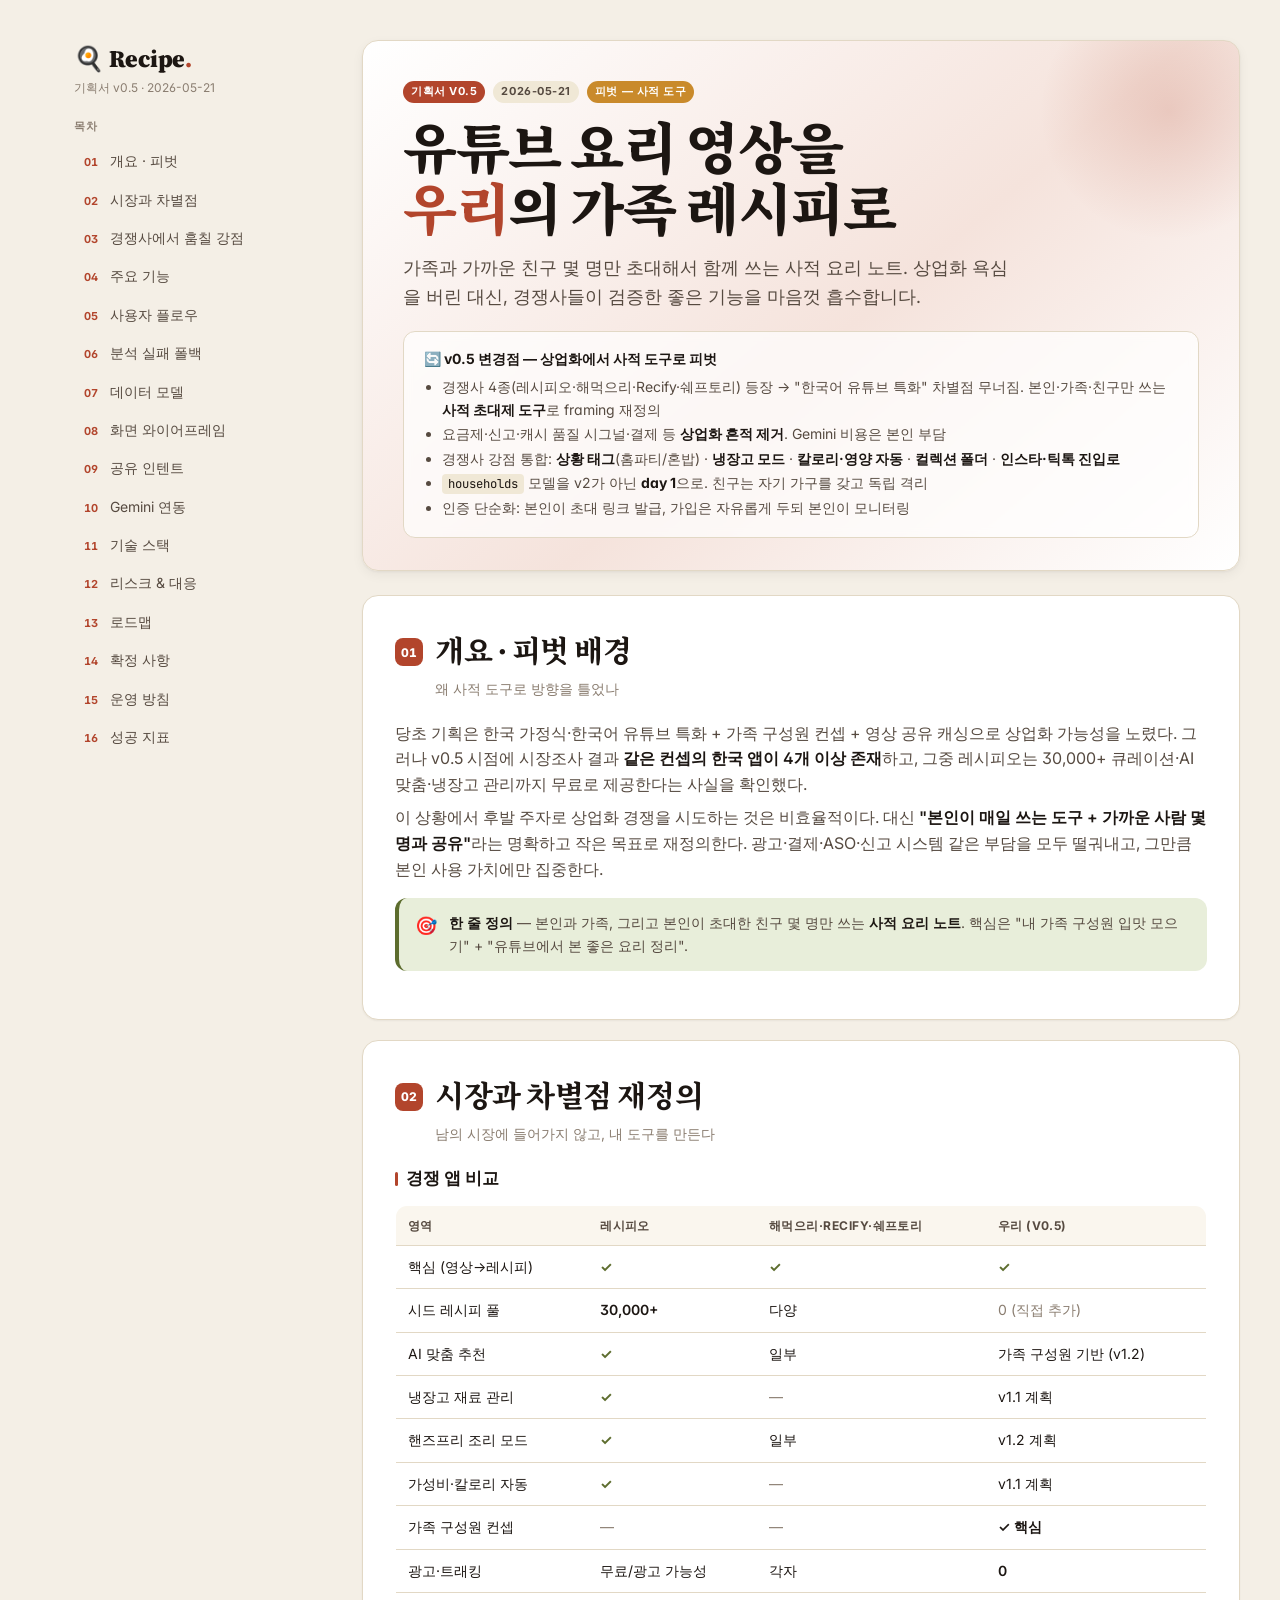
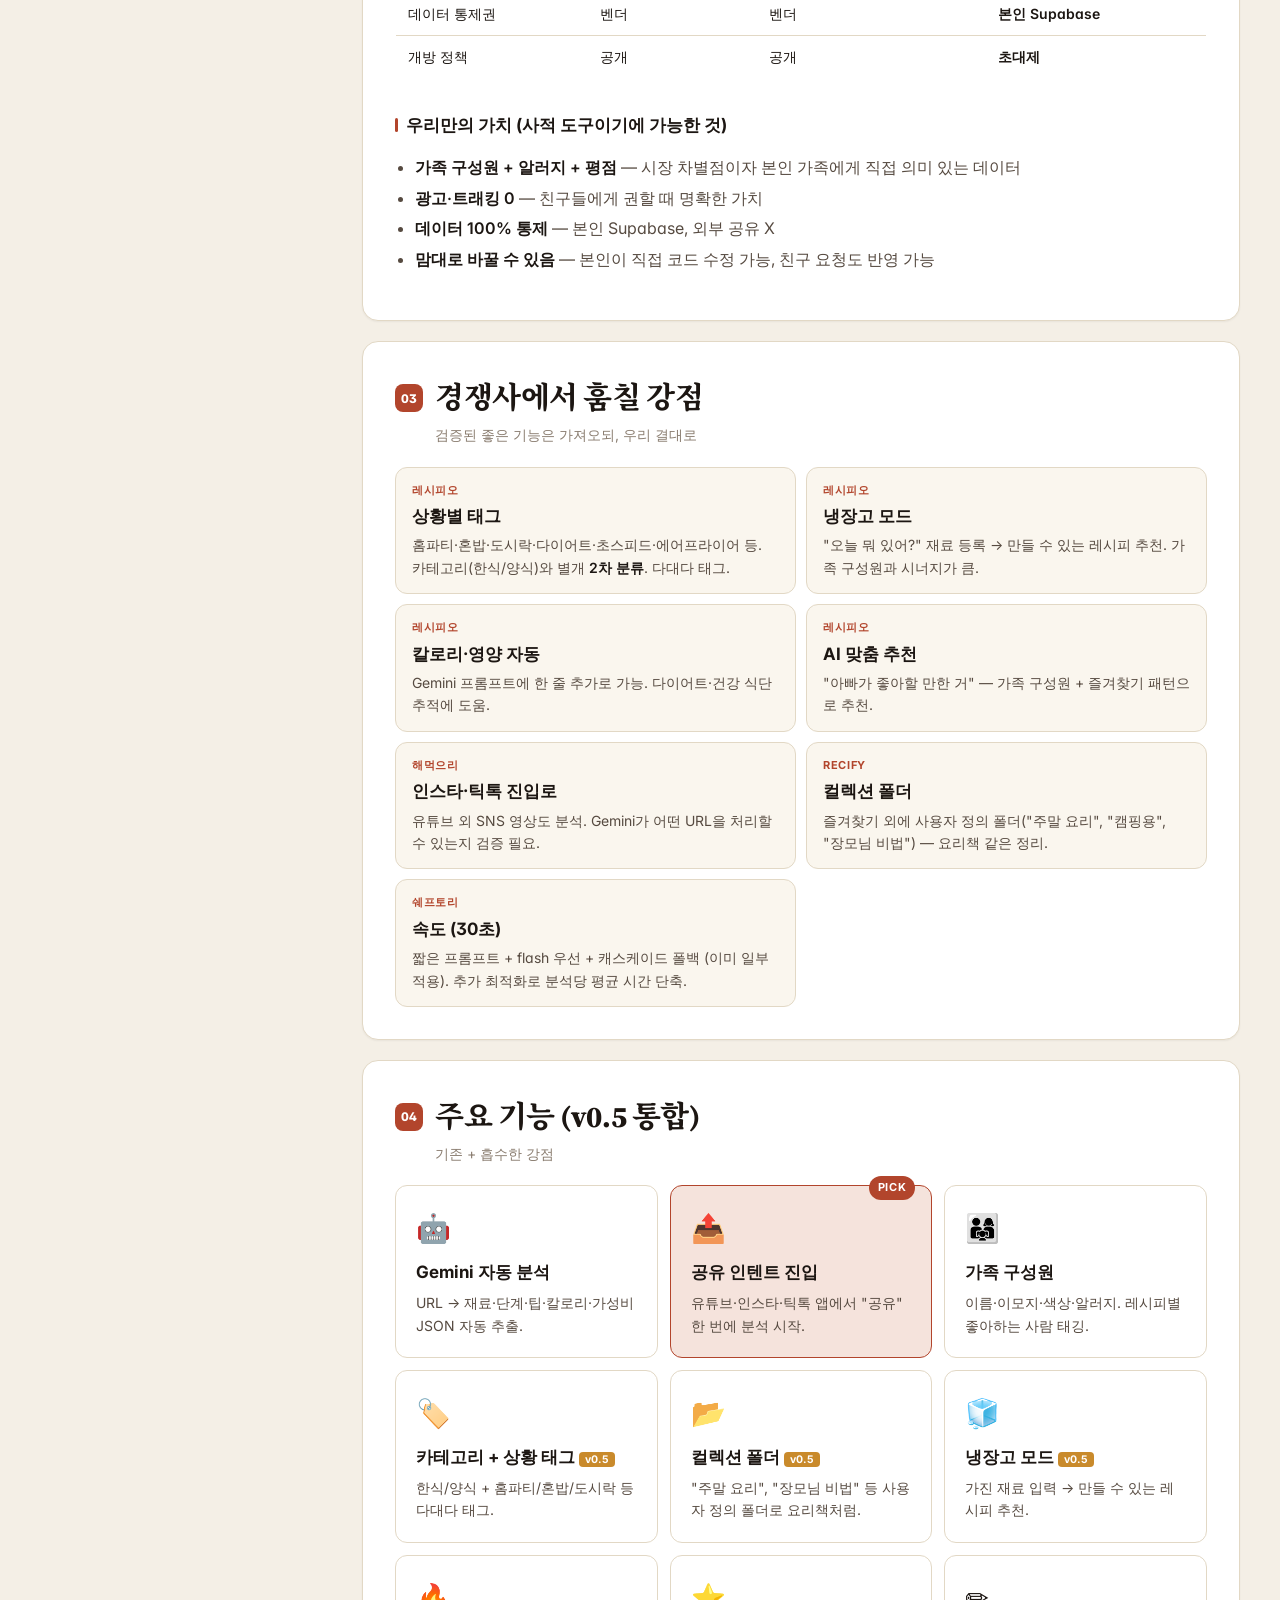
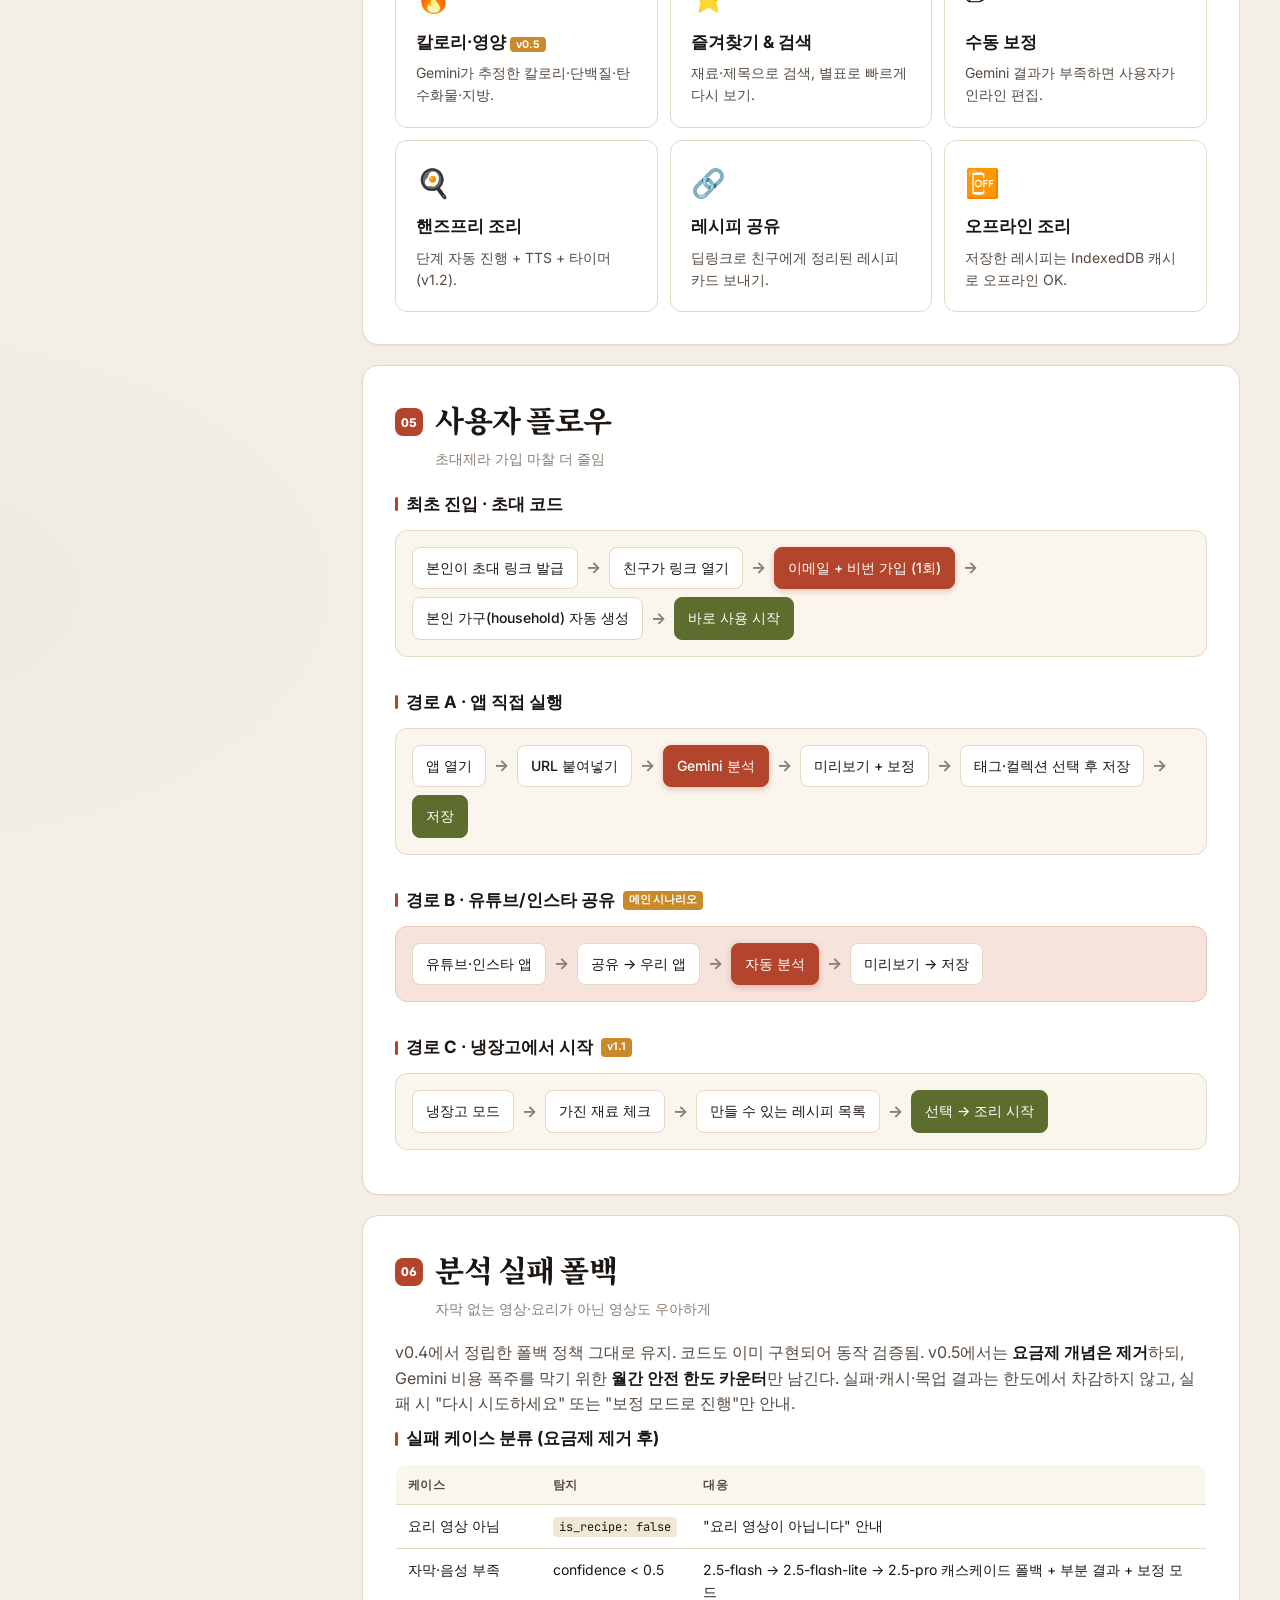
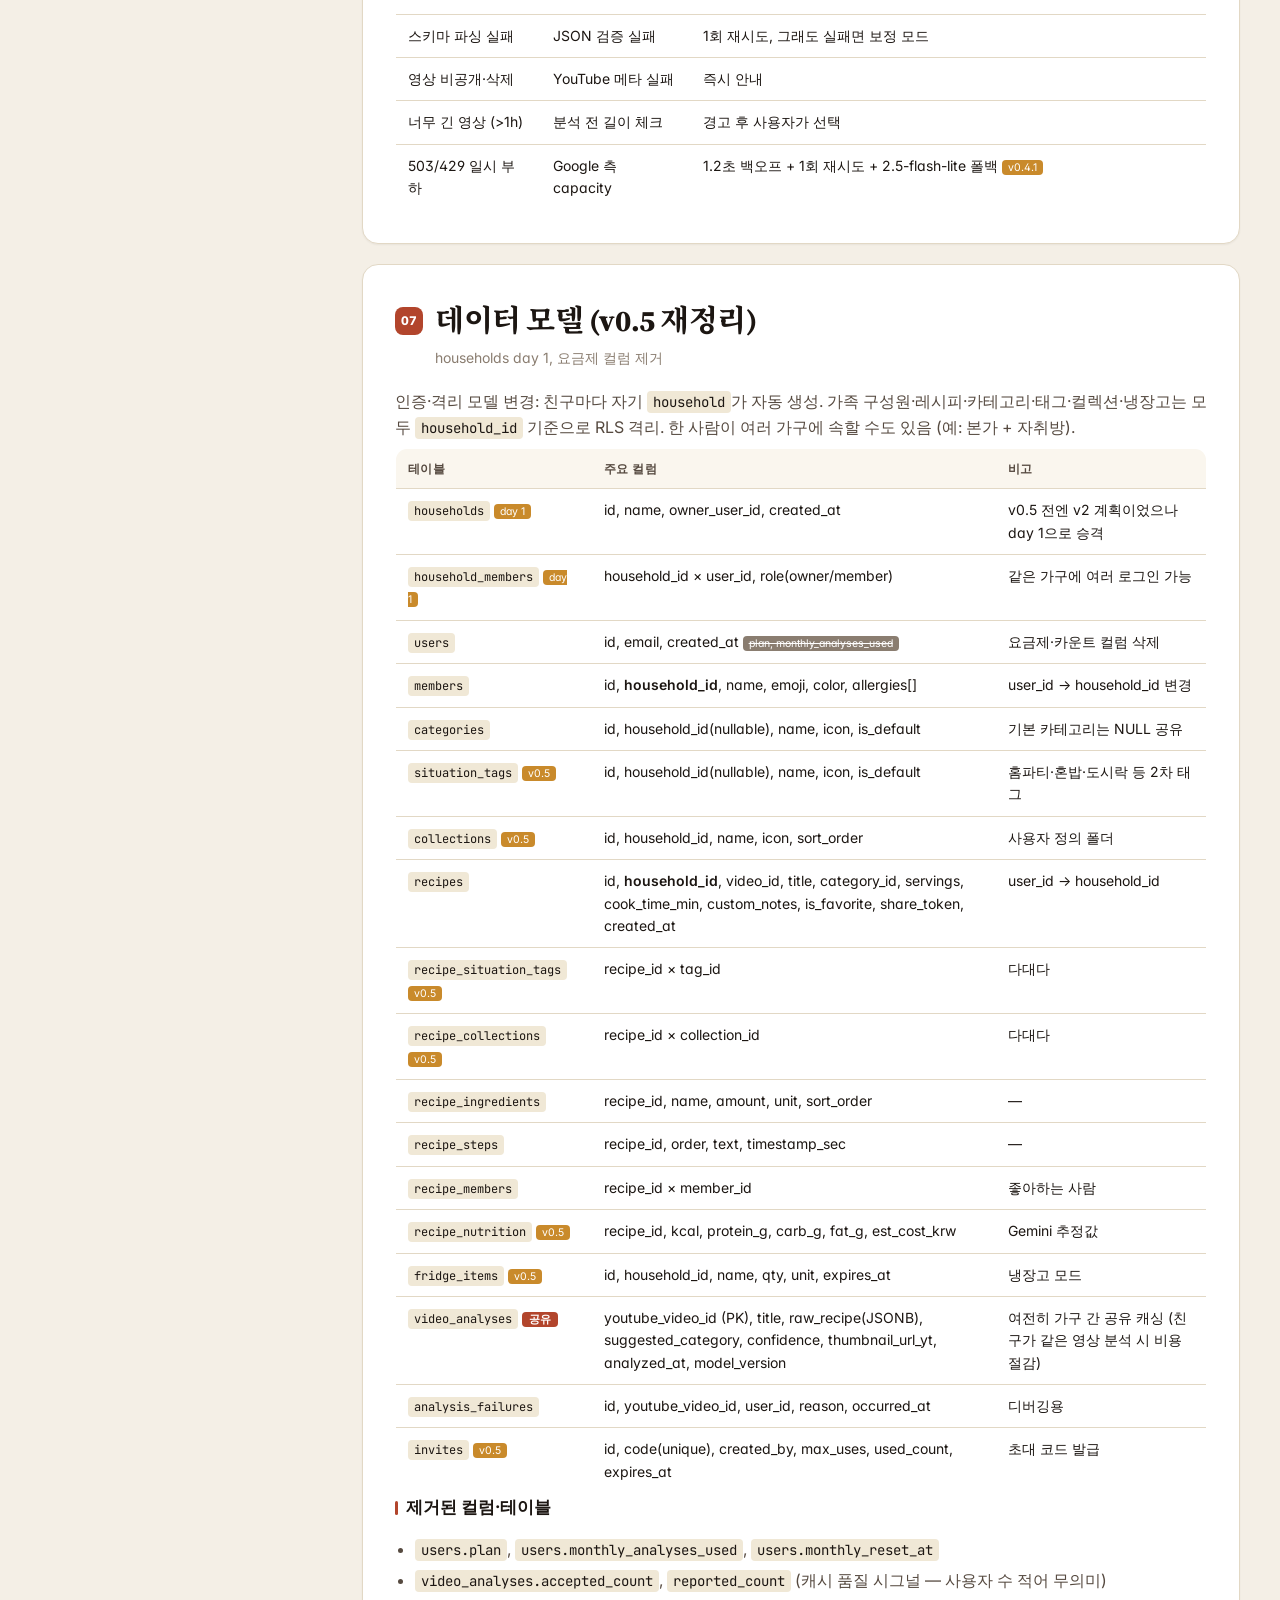
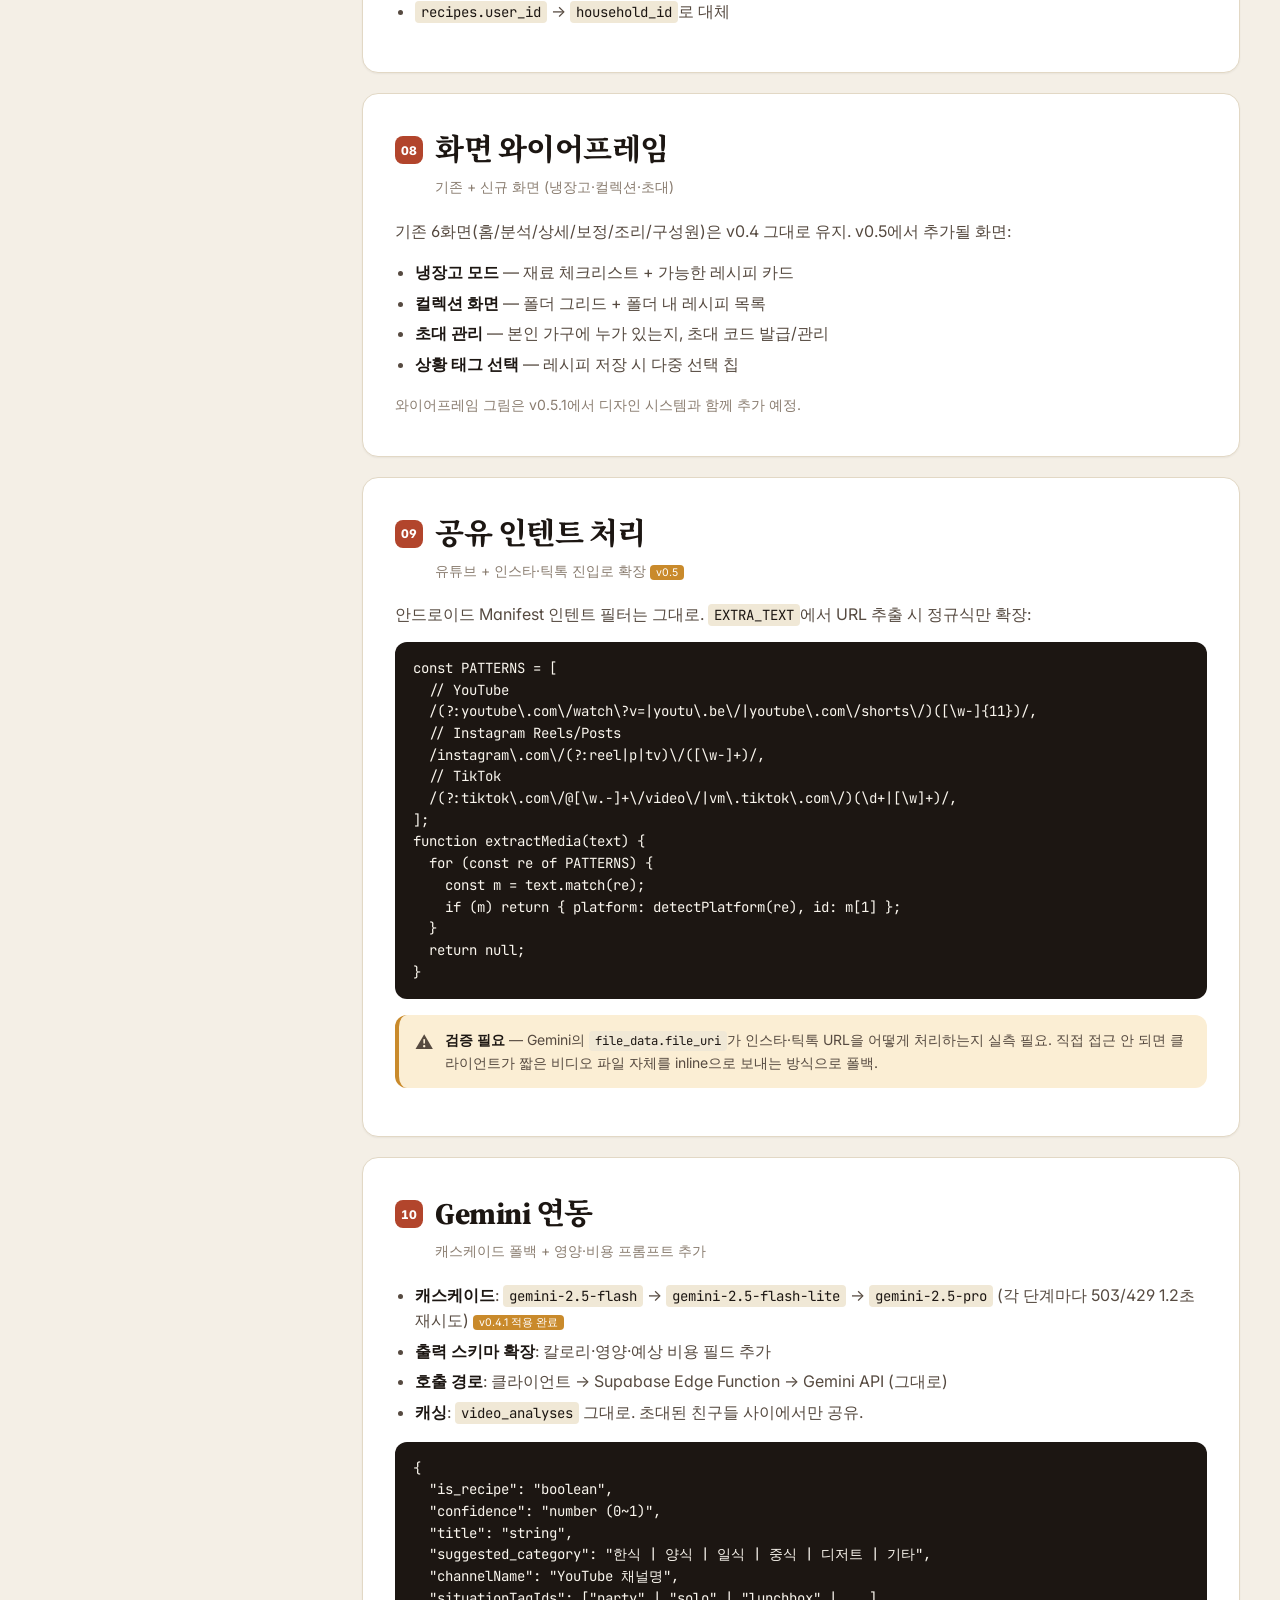
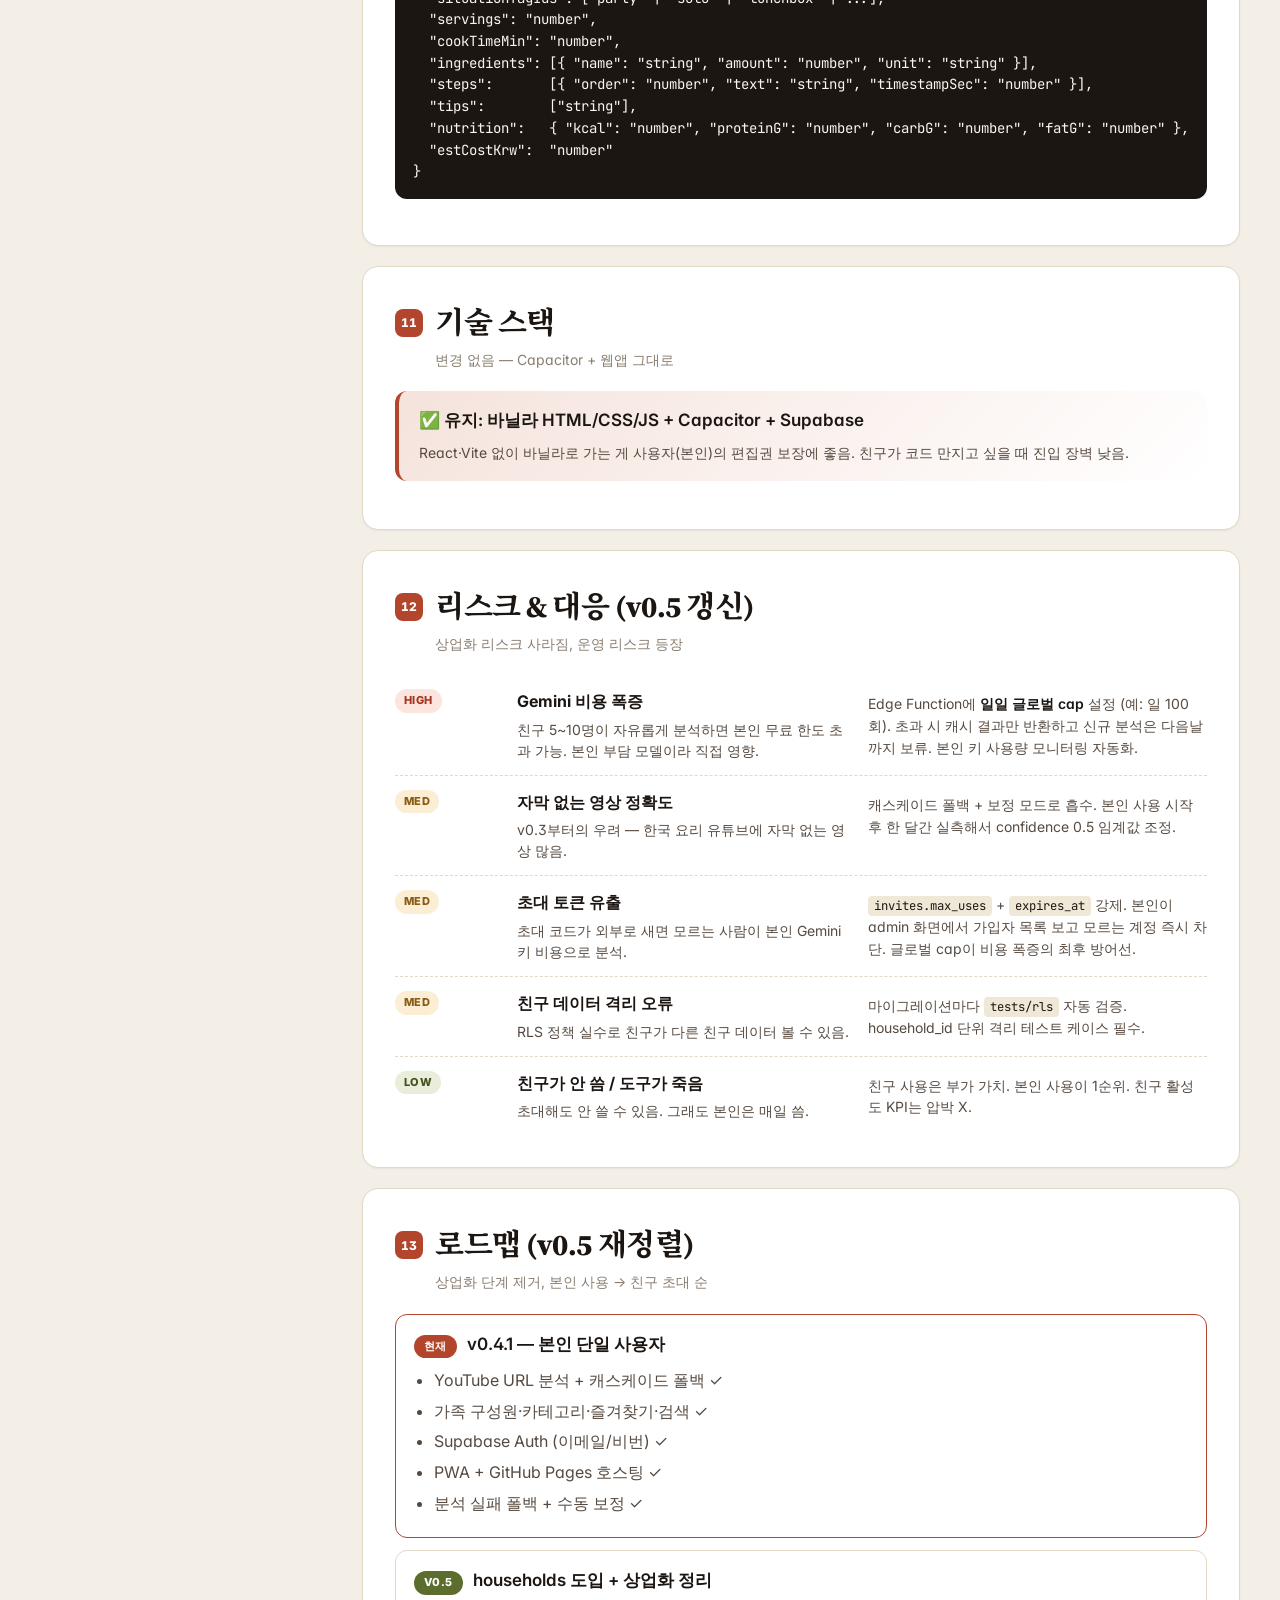
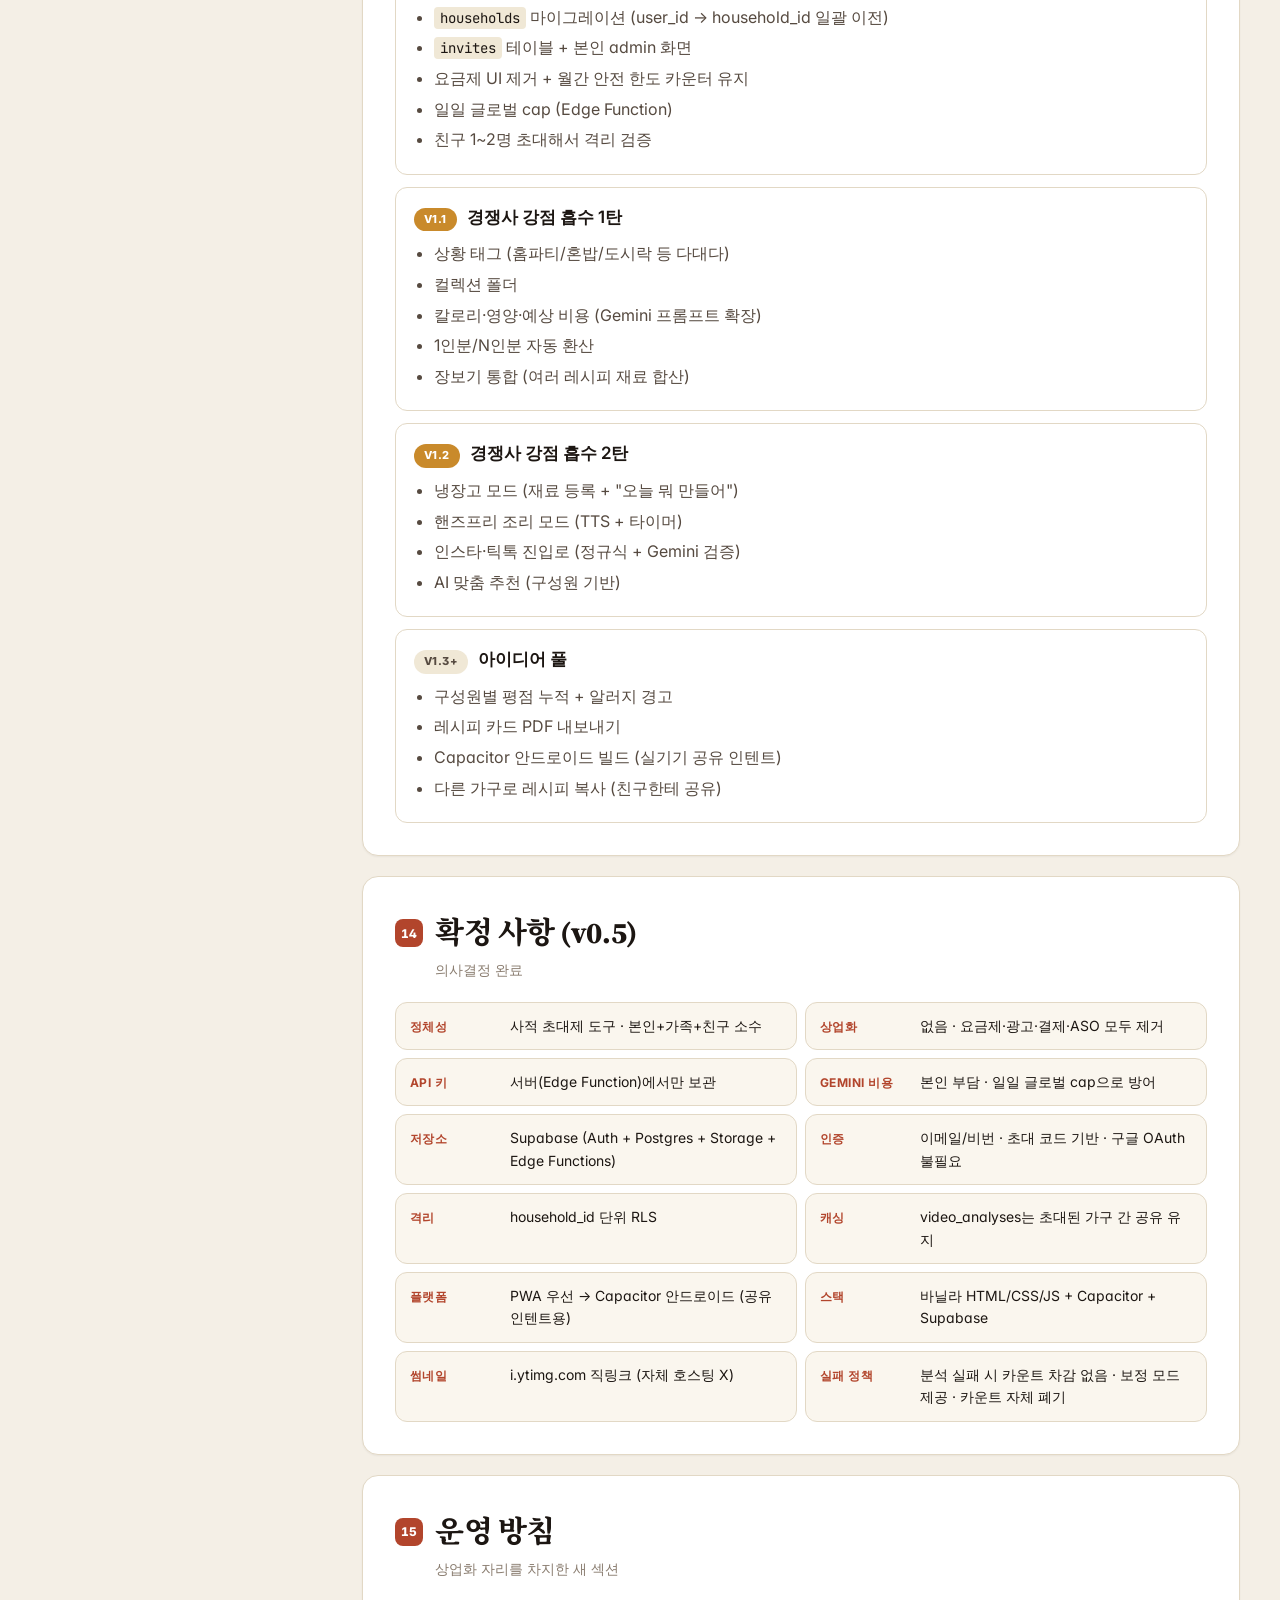
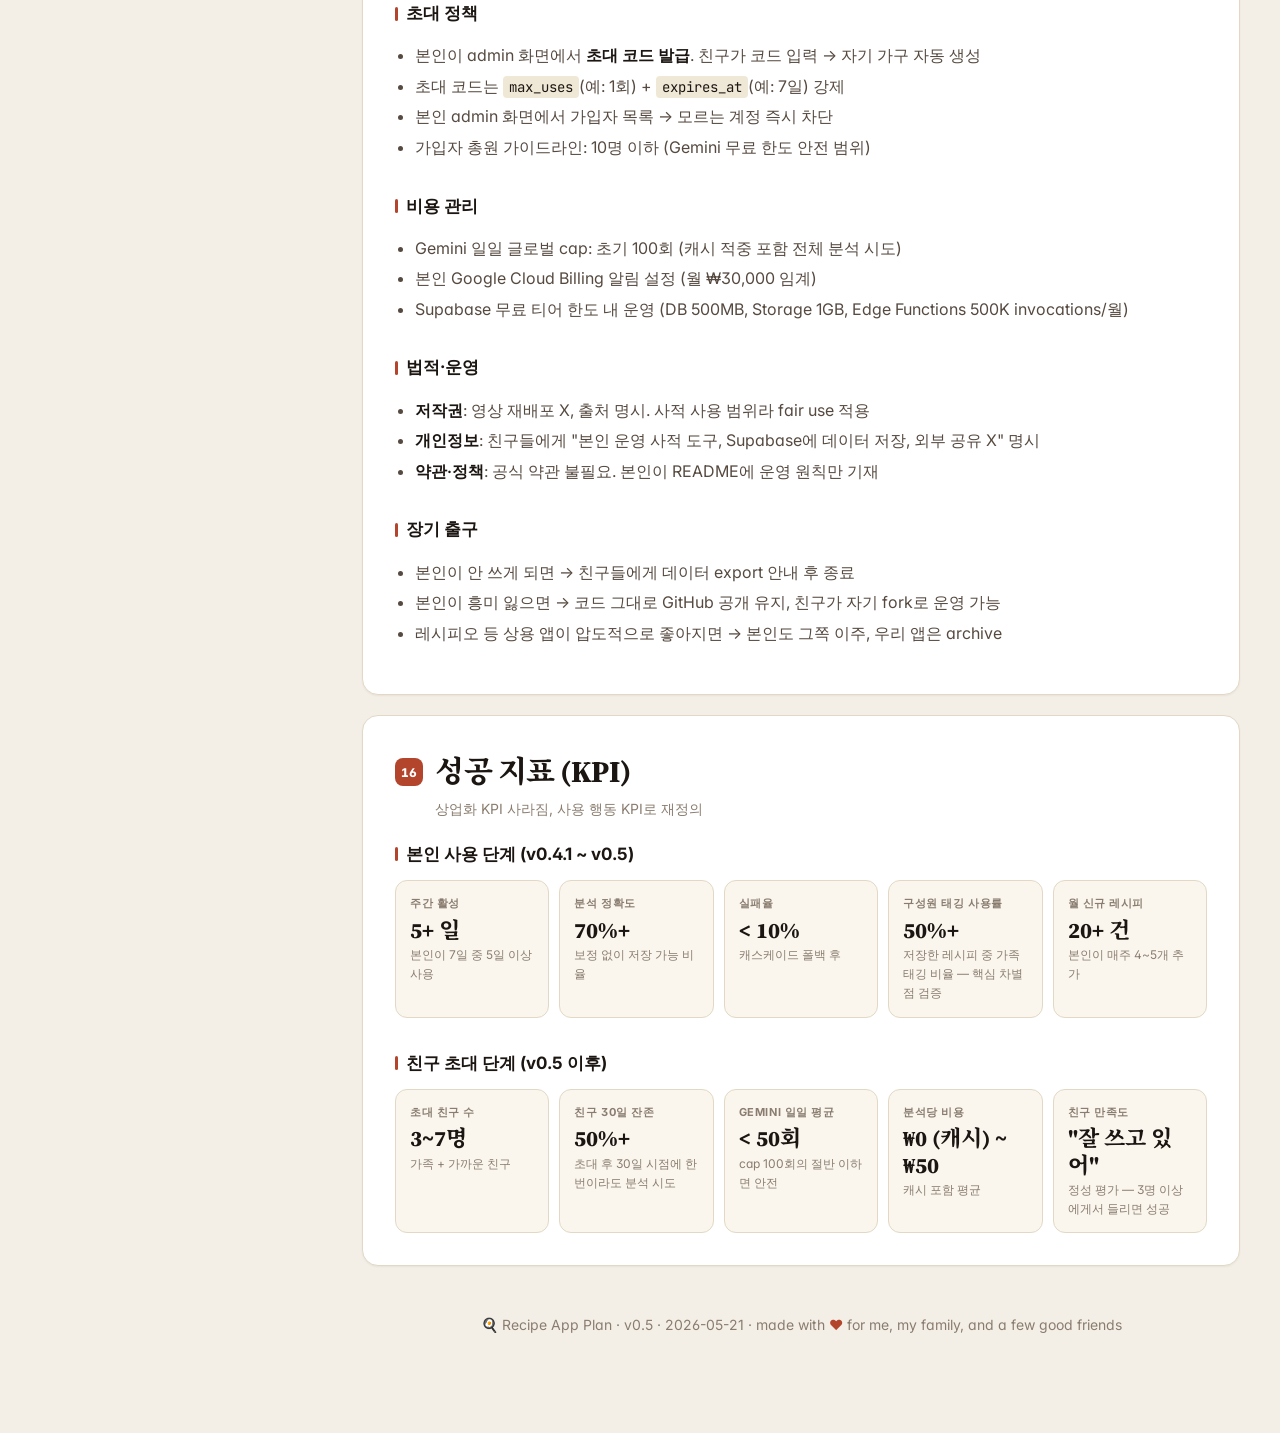
==== commit f93cbf7e: "Ship recipe app v2" ====
--- a/plan.html
+++ b/plan.html
@@ -365,18 +365,18 @@
       <h2 class="numbered"><span class="num">06</span>분석 실패 폴백</h2>
       <div class="h2-sub">자막 없는 영상·요리가 아닌 영상도 우아하게</div>
 
-      <p>v0.4에서 정립한 폴백 정책 그대로 유지. 코드도 이미 구현되어 동작 검증됨. v0.5에서 한 가지 단순화: <strong>카운트 차감 자체가 사라짐</strong>(요금제 폐기). 실패 시 "다시 시도하세요" 또는 "보정 모드로 진행"만 안내.</p>
+      <p>v0.4에서 정립한 폴백 정책 그대로 유지. 코드도 이미 구현되어 동작 검증됨. v0.5에서는 <strong>요금제 개념은 제거</strong>하되, Gemini 비용 폭주를 막기 위한 <strong>월간 안전 한도 카운터</strong>만 남긴다. 실패·캐시·목업 결과는 한도에서 차감하지 않고, 실패 시 "다시 시도하세요" 또는 "보정 모드로 진행"만 안내.</p>
 
       <h3>실패 케이스 분류 (요금제 제거 후)</h3>
       <table class="token-table">
         <thead><tr><th>케이스</th><th>탐지</th><th>대응</th></tr></thead>
         <tbody>
           <tr><td>요리 영상 아님</td><td><code>is_recipe: false</code></td><td>"요리 영상이 아닙니다" 안내</td></tr>
-          <tr><td>자막·음성 부족</td><td>confidence &lt; 0.5</td><td>2.5-pro → 2.0-flash 캐스케이드 폴백 + 부분 결과 + 보정 모드</td></tr>
+          <tr><td>자막·음성 부족</td><td>confidence &lt; 0.5</td><td>2.5-flash → 2.5-flash-lite → 2.5-pro 캐스케이드 폴백 + 부분 결과 + 보정 모드</td></tr>
           <tr><td>스키마 파싱 실패</td><td>JSON 검증 실패</td><td>1회 재시도, 그래도 실패면 보정 모드</td></tr>
           <tr><td>영상 비공개·삭제</td><td>YouTube 메타 실패</td><td>즉시 안내</td></tr>
           <tr><td>너무 긴 영상 (&gt;1h)</td><td>분석 전 길이 체크</td><td>경고 후 사용자가 선택</td></tr>
-          <tr><td>503/429 일시 부하</td><td>Google 측 capacity</td><td>1.2초 백오프 + 1회 재시도 + 2.0-flash 폴백 <span class="tag-new">v0.4.1</span></td></tr>
+          <tr><td>503/429 일시 부하</td><td>Google 측 capacity</td><td>1.2초 백오프 + 1회 재시도 + 2.5-flash-lite 폴백 <span class="tag-new">v0.4.1</span></td></tr>
         </tbody>
       </table>
     </section>
@@ -461,7 +461,7 @@
       <h2 class="numbered"><span class="num">10</span>Gemini 연동</h2>
       <div class="h2-sub">캐스케이드 폴백 + 영양·비용 프롬프트 추가</div>
       <ul>
-        <li><strong>캐스케이드</strong>: <code>gemini-2.5-flash</code> → <code>gemini-2.5-pro</code> → <code>gemini-2.0-flash</code> (각 단계마다 503/429 1.2초 재시도) <span class="tag-new">v0.4.1 적용 완료</span></li>
+        <li><strong>캐스케이드</strong>: <code>gemini-2.5-flash</code> → <code>gemini-2.5-flash-lite</code> → <code>gemini-2.5-pro</code> (각 단계마다 503/429 1.2초 재시도) <span class="tag-new">v0.4.1 적용 완료</span></li>
         <li><strong>출력 스키마 확장</strong>: 칼로리·영양·예상 비용 필드 추가</li>
         <li><strong>호출 경로</strong>: 클라이언트 → Supabase Edge Function → Gemini API (그대로)</li>
         <li><strong>캐싱</strong>: <code>video_analyses</code> 그대로. 초대된 친구들 사이에서만 공유.</li>
@@ -471,7 +471,8 @@
   "confidence": "number (0~1)",
   "title": "string",
   "suggested_category": "한식 | 양식 | 일식 | 중식 | 디저트 | 기타",
-  "situation_tags": ["홈파티" | "혼밥" | "도시락" | ...],
+  "channelName": "YouTube 채널명",
+  "situationTagIds": ["party" | "solo" | "lunchbox" | ...],
   "servings": "number",
   "cookTimeMin": "number",
   "ingredients": [{ "name": "string", "amount": "number", "unit": "string" }],
@@ -555,7 +556,7 @@
           <ul>
             <li><code>households</code> 마이그레이션 (user_id → household_id 일괄 이전)</li>
             <li><code>invites</code> 테이블 + 본인 admin 화면</li>
-            <li>요금제·신고 코드 제거 (DB 컬럼 + UI)</li>
+            <li>요금제 UI 제거 + 월간 안전 한도 카운터 유지</li>
             <li>일일 글로벌 cap (Edge Function)</li>
             <li>친구 1~2명 초대해서 격리 검증</li>
           </ul>
